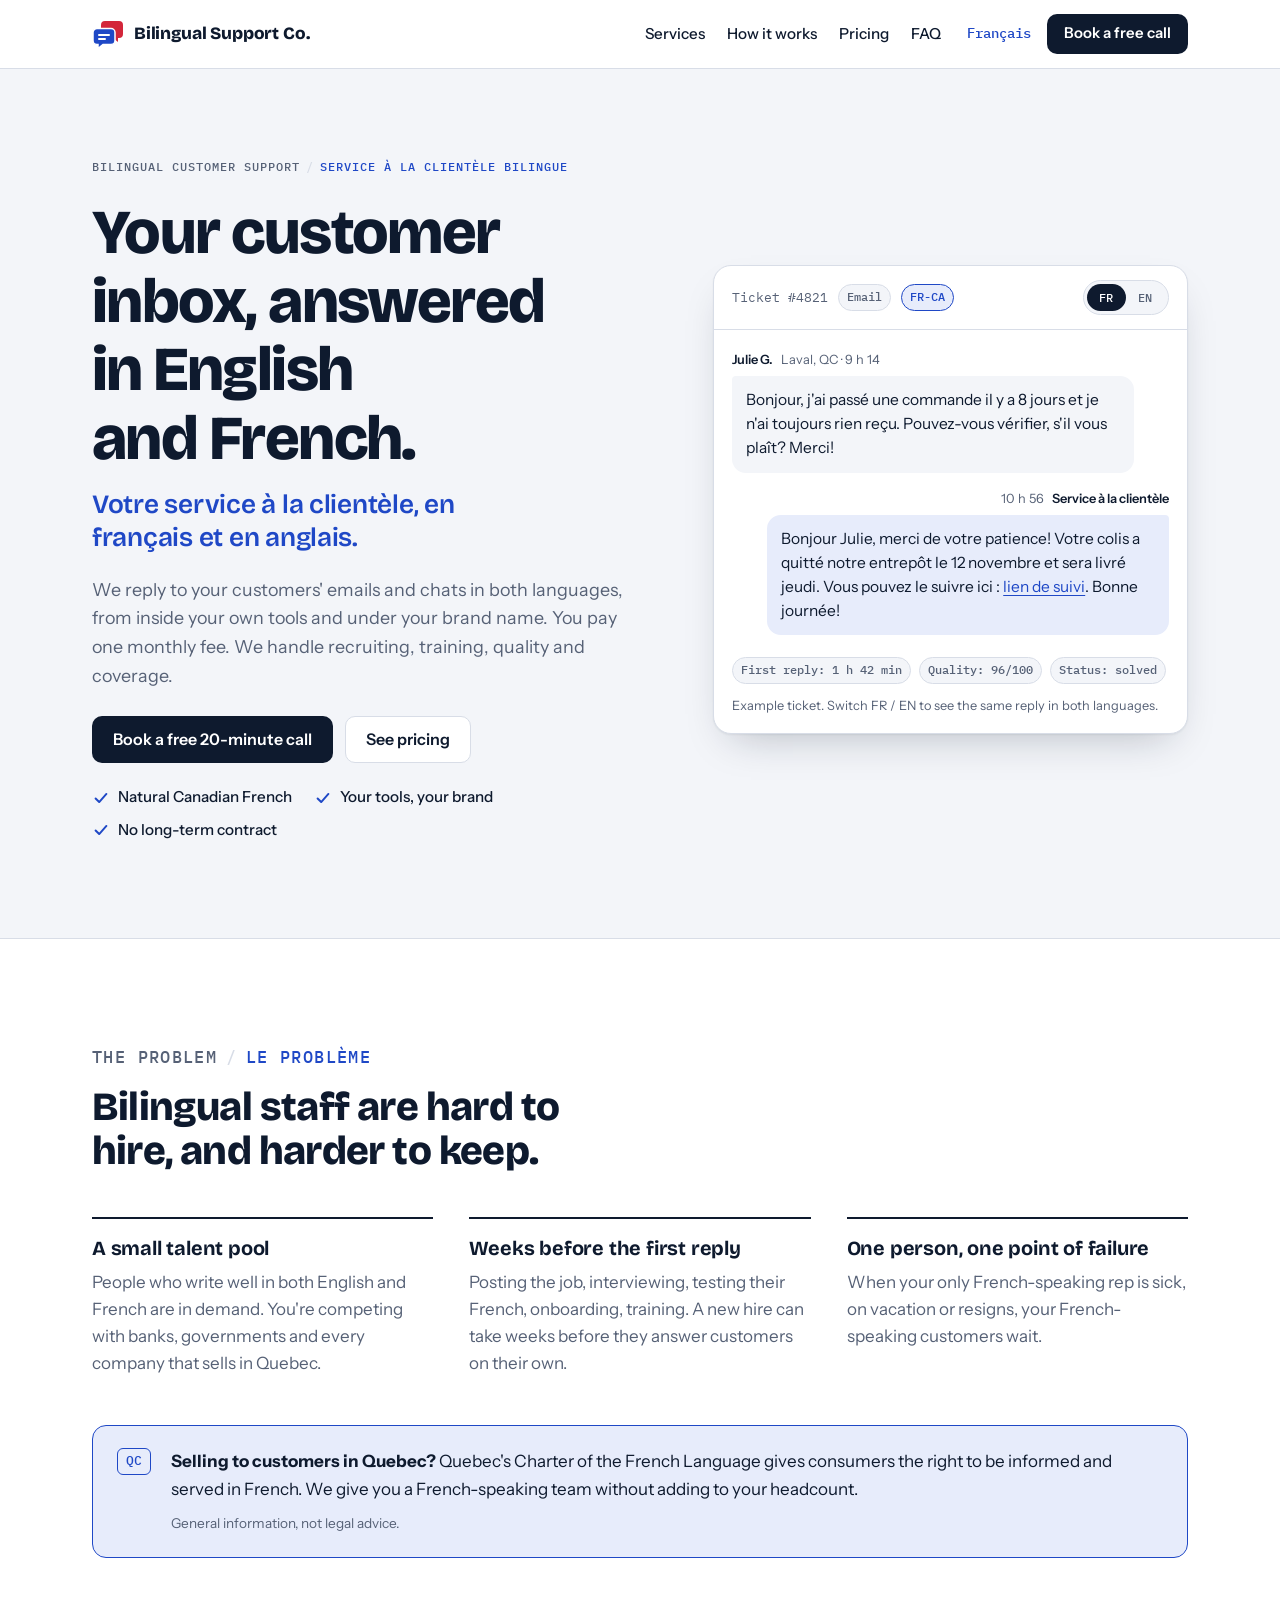
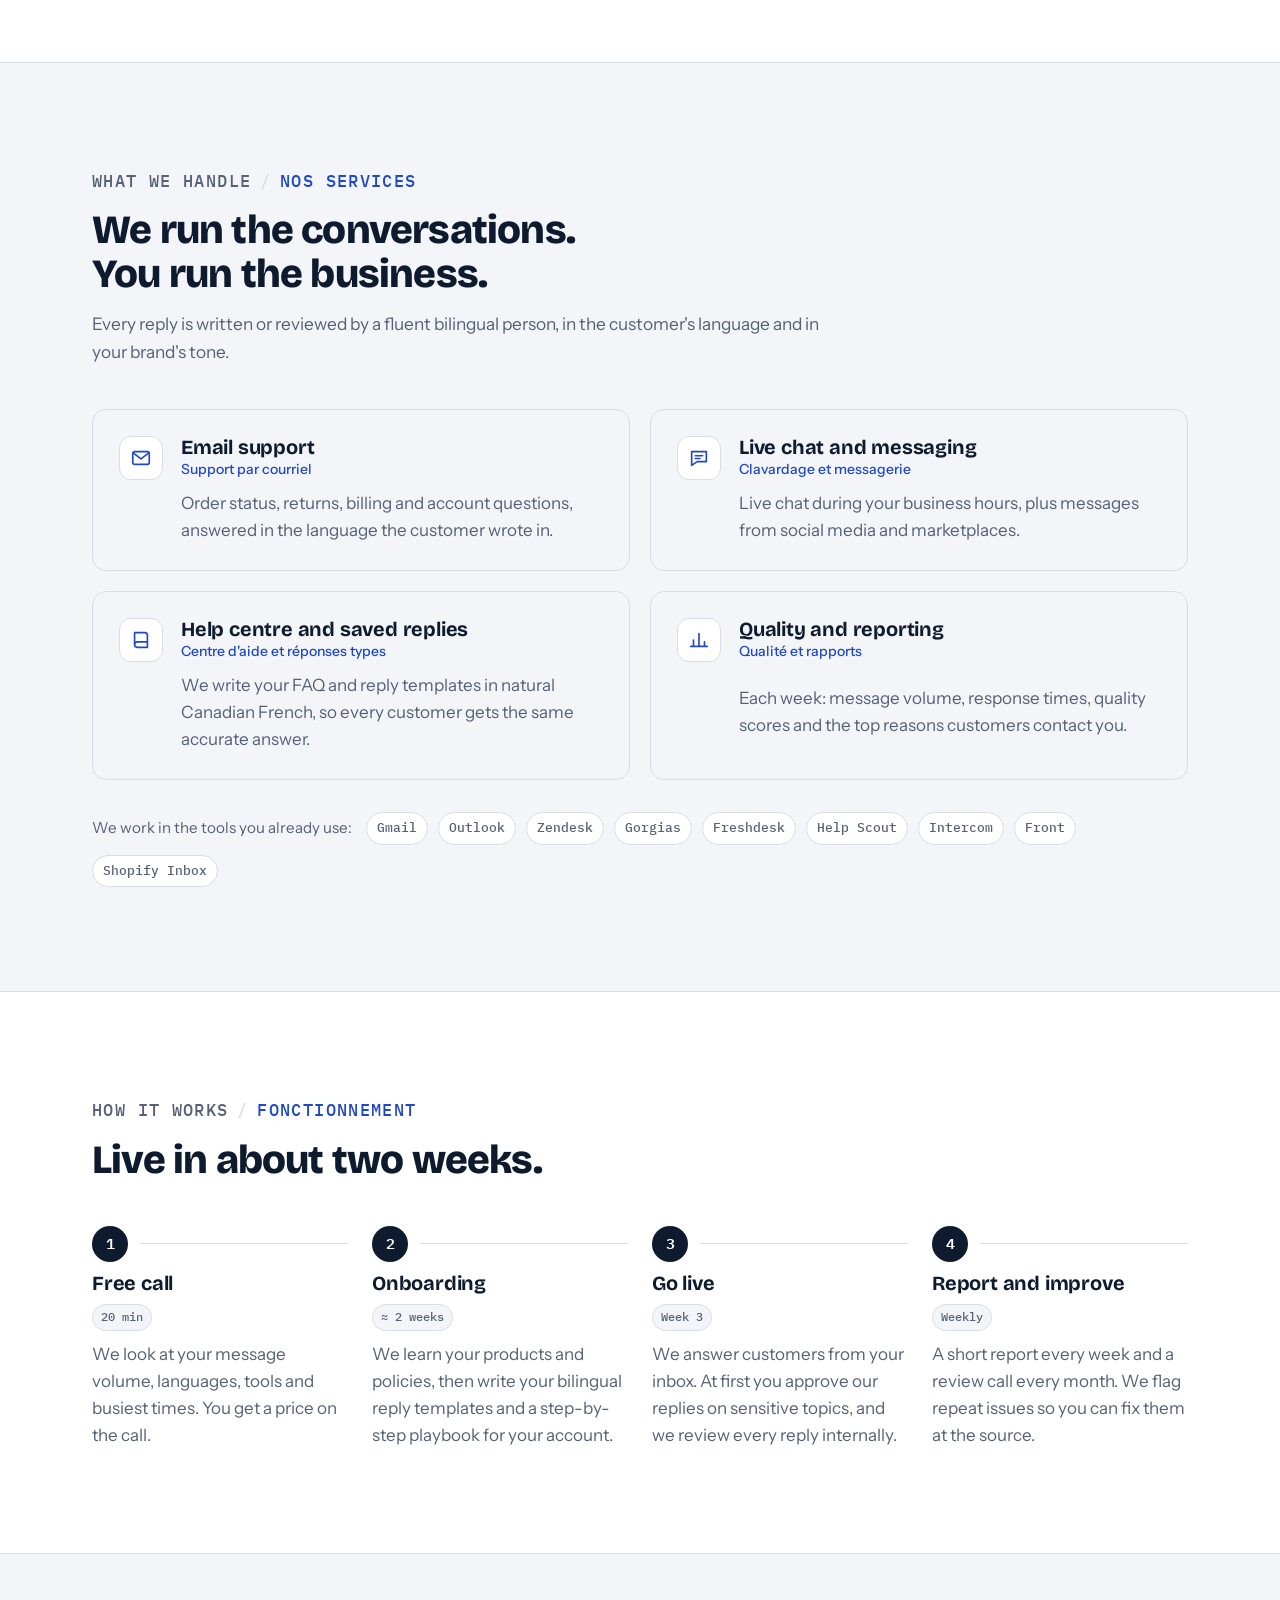
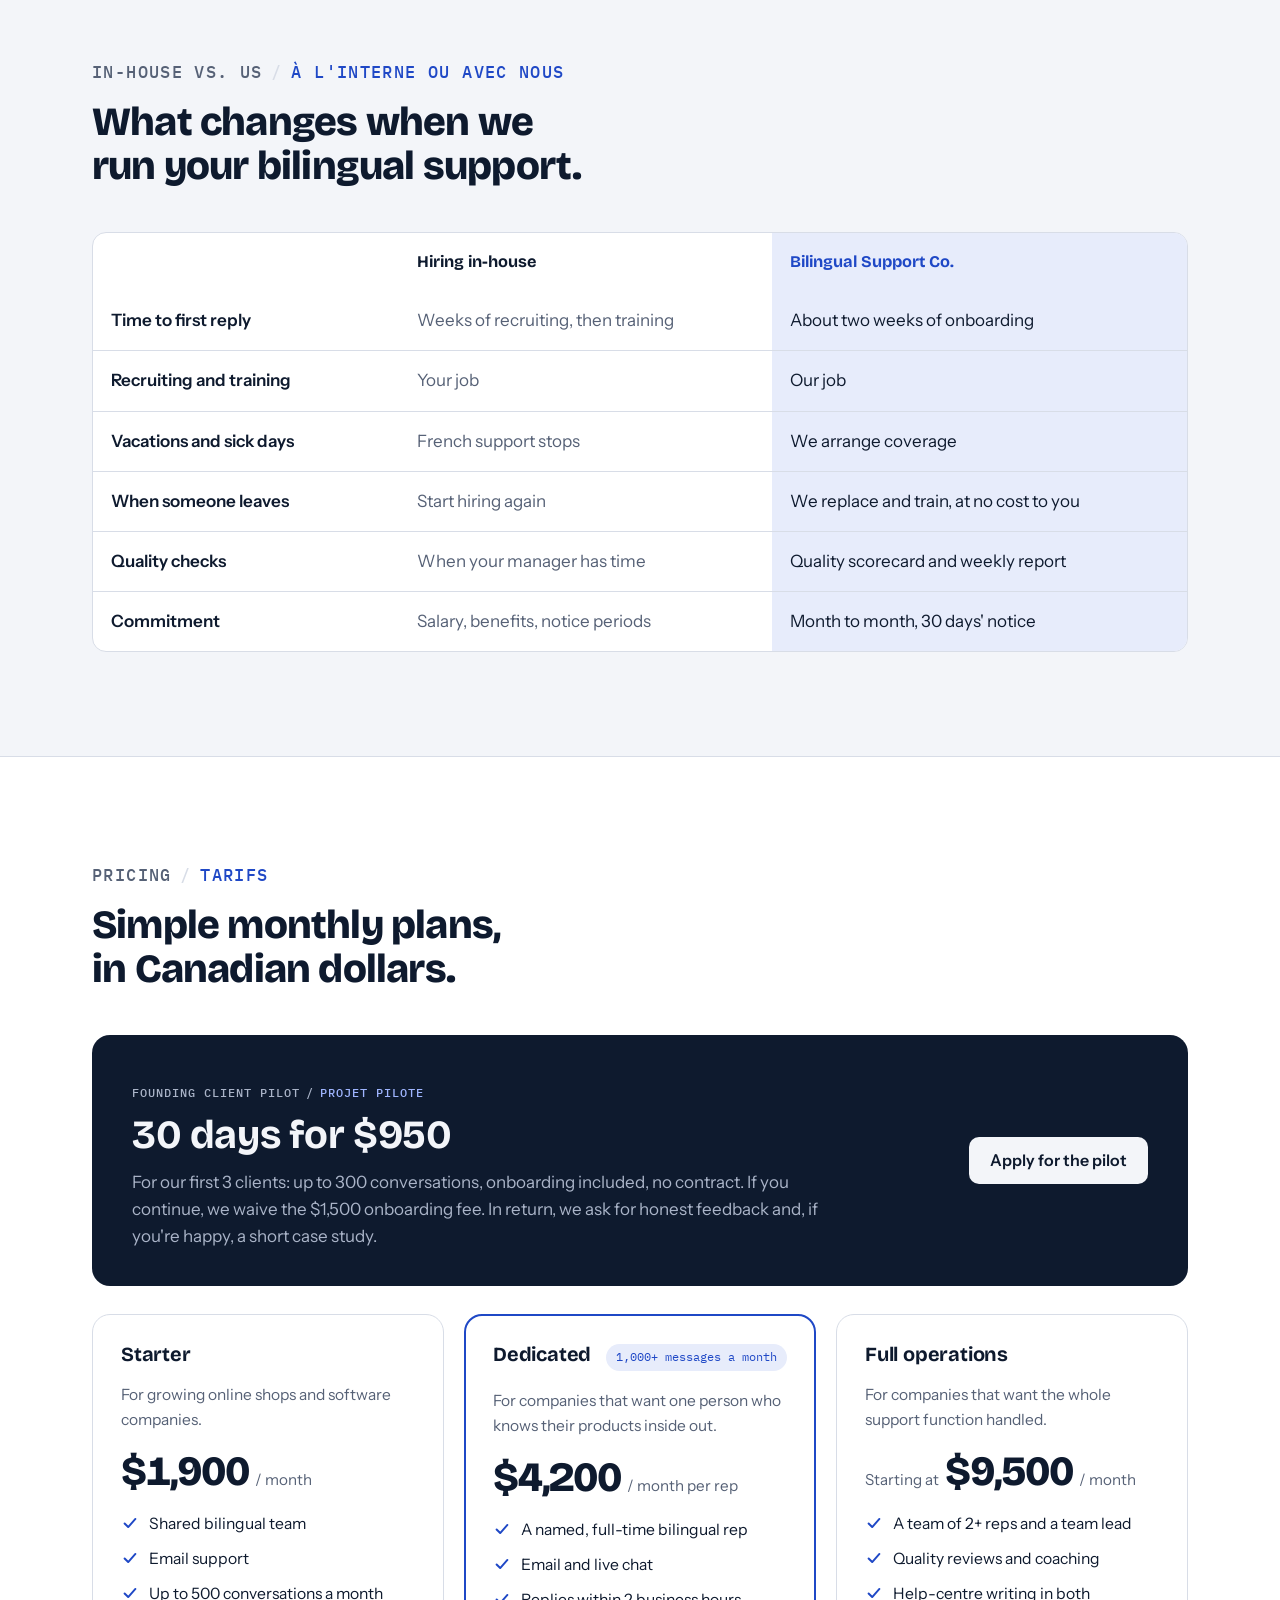
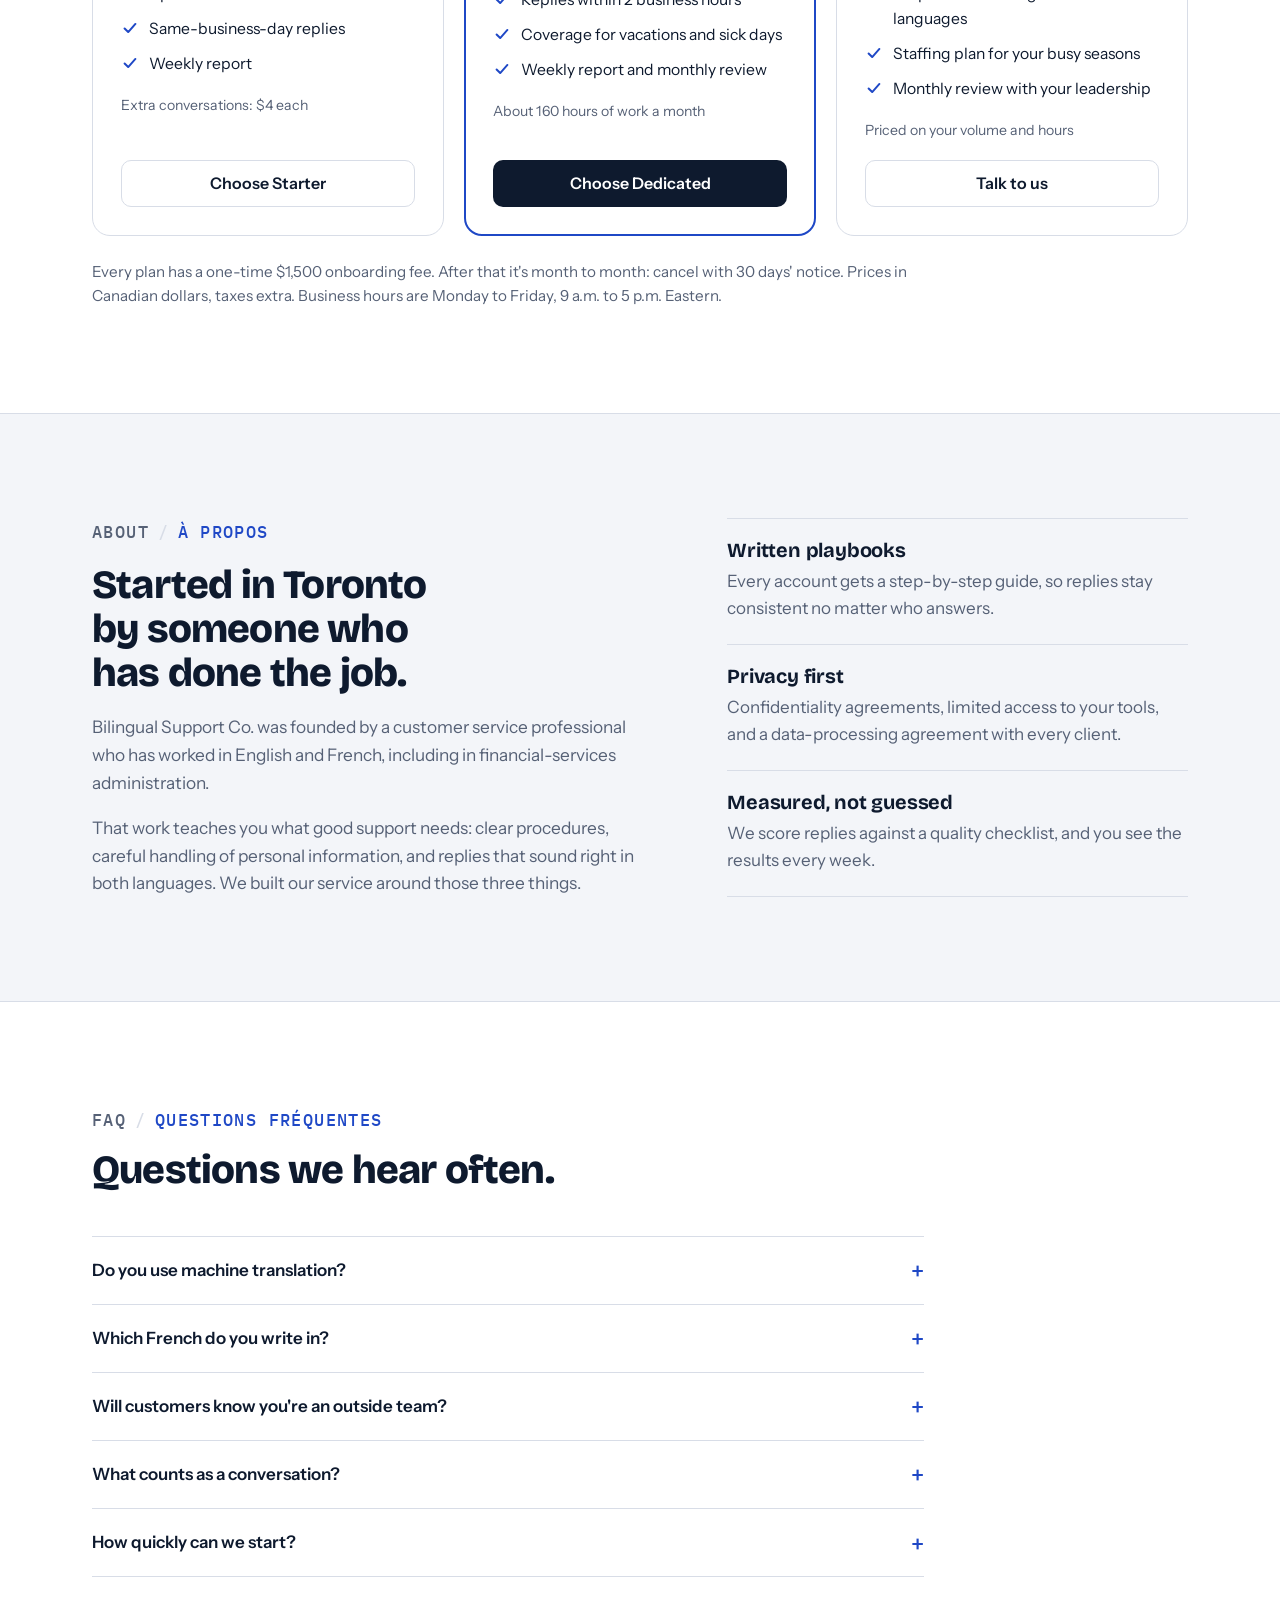
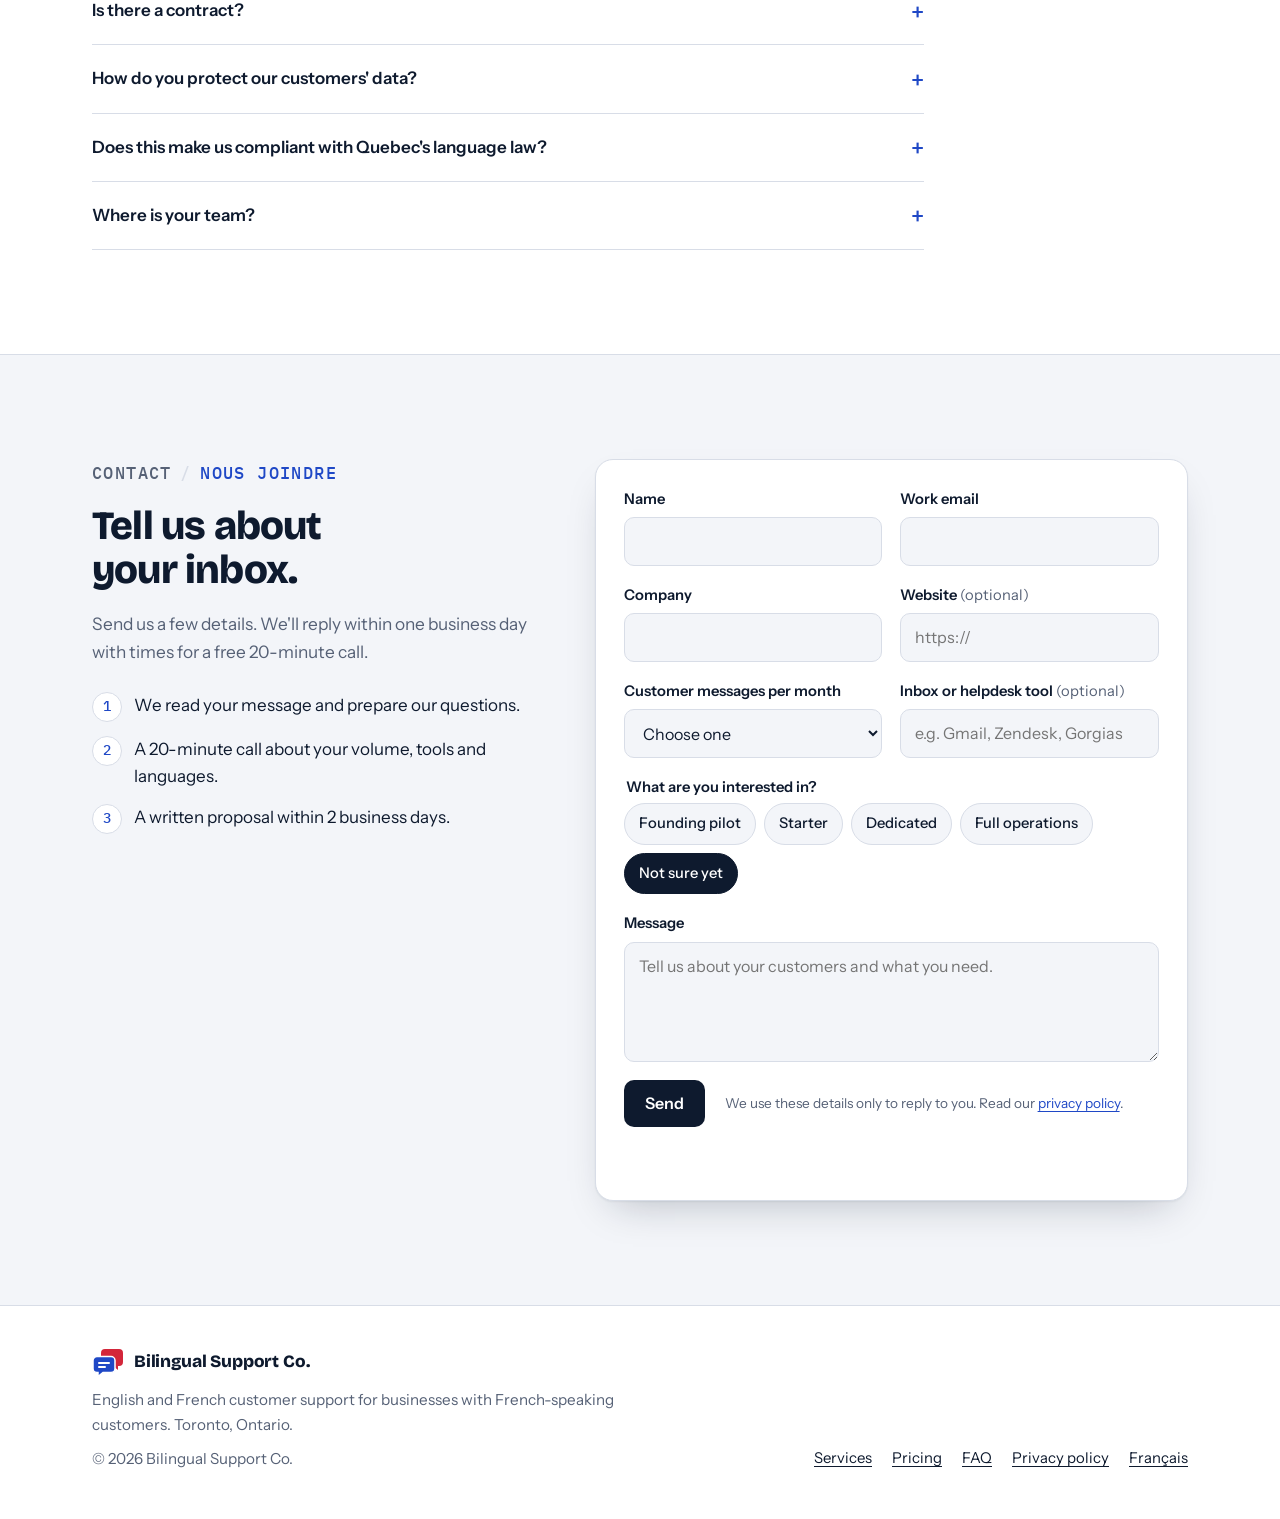
==== index.html @ 99cd38bb "Add bilingual website for Bilingual Support Co. English and French (Canadian) home pages, privacy pa" ====
<!DOCTYPE html>
<html lang="en-CA">
<head>
<meta charset="utf-8">
<title>Bilingual Support Co.</title>
<meta name="viewport" content="width=device-width, initial-scale=1, viewport-fit=cover">
<meta name="claude:viewport-fit-sides" content="cover">
<meta name="description" content="English and French customer support for businesses with French-speaking customers. We answer your emails and chats in both languages for one monthly fee. Based in Toronto.">
<meta property="og:type" content="website">
<meta property="og:title" content="Bilingual Support Co.">
<meta property="og:description" content="Your customer inbox, answered in English and French. One monthly fee. No recruiting.">
<meta property="og:locale" content="en_CA">
<meta property="og:locale:alternate" content="fr_CA">
<meta name="theme-color" content="#0e1a2e">
<link rel="icon" href="assets/favicon.svg" type="image/svg+xml">
<link rel="preconnect" href="https://fonts.googleapis.com">
<link rel="preconnect" href="https://fonts.gstatic.com" crossorigin>
<link rel="stylesheet" href="https://fonts.googleapis.com/css2?family=Bricolage+Grotesque:opsz,wght@12..96,600..800&family=IBM+Plex+Mono:wght@400;500;600&family=Instrument+Sans:wght@400..600&display=swap">
<link rel="stylesheet" href="assets/styles.css">
</head>
<body>
<a class="skip" href="#main">Skip to content</a>

<header class="site-header">
  <div class="wrap">
    <a class="brand" href="index.html" aria-label="Bilingual Support Co. home">
      <svg viewBox="0 0 32 32" aria-hidden="true"><path class="mark-back" d="M13 3h14a4 4 0 0 1 4 4v9a4 4 0 0 1-4 4h-1v4l-5-4h-8a4 4 0 0 1-4-4V7a4 4 0 0 1 4-4z"/><path class="mark-front" stroke-width="1.5" d="M5 10.5h14a4 4 0 0 1 4 4v8a4 4 0 0 1-4 4h-8l-5 4v-4H5a4 4 0 0 1-4-4v-8a4 4 0 0 1 4-4z"/><path class="mark-line" fill="none" stroke-width="2" stroke-linecap="round" d="M7 17h10M7 21h6"/></svg>
      <span class="brand-text">Bilingual Support Co.</span>
    </a>
    <nav class="nav" aria-label="Main">
      <a href="#services">Services</a>
      <a href="#how">How it works</a>
      <a href="#pricing">Pricing</a>
      <a href="#faq">FAQ</a>
    </nav>
    <div class="header-actions">
      <a class="lang-switch" href="fr/index.html" hreflang="fr-CA" lang="fr-CA">Français</a>
      <a class="btn btn-primary btn-small" href="#contact"><span class="long">Book a free call</span><span class="short">Book a call</span></a>
    </div>
  </div>
</header>

<main id="main" data-page-lang="en">

  <!-- Hero -->
  <section class="hero">
    <div class="wrap">
      <div class="hero-copy">
        <p class="label"><span>Bilingual customer support</span><span class="alt" lang="fr-CA">Service à la clientèle bilingue</span></p>
        <h1>Your customer inbox, answered in English and French.</h1>
        <p class="echo" lang="fr-CA">Votre service à la clientèle, en français et en anglais.</p>
        <p class="lede">We reply to your customers' emails and chats in both languages, from inside your own tools and under your brand name. You pay one monthly fee. We handle recruiting, training, quality and coverage.</p>
        <div class="cta-row">
          <a class="btn btn-primary" href="#contact">Book a free 20-minute call</a>
          <a class="btn btn-secondary" href="#pricing">See pricing</a>
        </div>
        <ul class="checks">
          <li><svg viewBox="0 0 20 20" fill="none" stroke="currentColor" stroke-width="2.2" aria-hidden="true"><path d="M4 10.5l4 4 8-9" stroke-linecap="round" stroke-linejoin="round"/></svg>Natural Canadian French</li>
          <li><svg viewBox="0 0 20 20" fill="none" stroke="currentColor" stroke-width="2.2" aria-hidden="true"><path d="M4 10.5l4 4 8-9" stroke-linecap="round" stroke-linejoin="round"/></svg>Your tools, your brand</li>
          <li><svg viewBox="0 0 20 20" fill="none" stroke="currentColor" stroke-width="2.2" aria-hidden="true"><path d="M4 10.5l4 4 8-9" stroke-linecap="round" stroke-linejoin="round"/></svg>No long-term contract</li>
        </ul>
      </div>

      <div class="ticket" data-ticket>
        <div class="ticket-head">
          <div class="ticket-id"><span>Ticket #4821</span><span class="chip">Email</span><span class="chip chip-lang" data-lang-chip>FR-CA</span></div>
          <div class="seg" role="group" aria-label="Show this conversation in">
            <button type="button" data-show="fr" aria-pressed="true">FR</button>
            <button type="button" data-show="en" aria-pressed="false">EN</button>
          </div>
        </div>

        <div class="pane" data-pane="fr" lang="fr-CA">
          <div class="ticket-body">
            <div class="msg msg-in">
              <div class="msg-meta"><strong>Julie G.</strong><span>Laval, QC · 9 h 14</span></div>
              <p class="msg-text">Bonjour, j'ai passé une commande il y a 8 jours et je n'ai toujours rien reçu. Pouvez-vous vérifier, s'il vous plaît? Merci!</p>
            </div>
            <div class="msg msg-out">
              <div class="msg-meta"><span>10 h 56</span><strong>Service à la clientèle</strong></div>
              <p class="msg-text">Bonjour Julie, merci de votre patience! Votre colis a quitté notre entrepôt le 12 novembre et sera livré jeudi. Vous pouvez le suivre ici : <span class="fake-link">lien de suivi</span>. Bonne journée!</p>
            </div>
          </div>
        </div>
        <div class="pane" data-pane="en" hidden>
          <div class="ticket-body">
            <div class="msg msg-in">
              <div class="msg-meta"><strong>Julie G.</strong><span>Laval, QC · 9:14 a.m.</span></div>
              <p class="msg-text">Hi, I placed an order 8 days ago and still haven't received anything. Could you check, please? Thanks!</p>
            </div>
            <div class="msg msg-out">
              <div class="msg-meta"><span>10:56 a.m.</span><strong>Customer Service</strong></div>
              <p class="msg-text">Hi Julie, thanks for your patience! Your parcel left our warehouse on November 12 and will be delivered on Thursday. You can track it here: <span class="fake-link">tracking link</span>. Have a great day!</p>
            </div>
          </div>
        </div>

        <div class="ticket-foot">
          <span class="chip">First reply: 1 h 42 min</span>
          <span class="chip">Quality: 96/100</span>
          <span class="chip">Status: solved</span>
        </div>
        <p class="ticket-note">Example ticket. Switch FR / EN to see the same reply in both languages.</p>
      </div>
    </div>
  </section>

  <!-- Problem -->
  <section class="section section-alt" id="problem">
    <div class="wrap">
      <div class="section-head">
        <p class="label"><span>The problem</span><span class="alt" lang="fr-CA">Le problème</span></p>
        <h2>Bilingual staff are hard to hire, and harder to keep.</h2>
      </div>
      <div class="trio">
        <article>
          <h3>A small talent pool</h3>
          <p>People who write well in both English and French are in demand. You're competing with banks, governments and every company that sells in Quebec.</p>
        </article>
        <article>
          <h3>Weeks before the first reply</h3>
          <p>Posting the job, interviewing, testing their French, onboarding, training. A new hire can take weeks before they answer customers on their own.</p>
        </article>
        <article>
          <h3>One person, one point of failure</h3>
          <p>When your only French-speaking rep is sick, on vacation or resigns, your French-speaking customers wait.</p>
        </article>
      </div>
      <div class="callout">
        <span class="tag">QC</span>
        <p><strong>Selling to customers in Quebec?</strong> Quebec's Charter of the French Language gives consumers the right to be informed and served in French. We give you a French-speaking team without adding to your headcount.</p>
        <p class="small">General information, not legal advice.</p>
      </div>
    </div>
  </section>

  <!-- Services -->
  <section class="section" id="services">
    <div class="wrap">
      <div class="section-head">
        <p class="label"><span>What we handle</span><span class="alt" lang="fr-CA">Nos services</span></p>
        <h2>We run the conversations. You run the business.</h2>
        <p>Every reply is written or reviewed by a fluent bilingual person, in the customer's language and in your brand's tone.</p>
      </div>
      <div class="services">
        <article class="service">
          <span class="icon"><svg viewBox="0 0 24 24" fill="none" stroke="currentColor" stroke-width="1.8" stroke-linejoin="round" aria-hidden="true"><rect x="3" y="5" width="18" height="14" rx="2"/><path d="M3.5 6.5l8.5 6.5 8.5-6.5"/></svg></span>
          <h3>Email support<span class="alt-name" lang="fr-CA">Support par courriel</span></h3>
          <p>Order status, returns, billing and account questions, answered in the language the customer wrote in.</p>
        </article>
        <article class="service">
          <span class="icon"><svg viewBox="0 0 24 24" fill="none" stroke="currentColor" stroke-width="1.8" stroke-linejoin="round" aria-hidden="true"><path d="M4 5h16v11H10l-6 4z"/><path d="M8 9.5h8M8 12.5h5" stroke-linecap="round"/></svg></span>
          <h3>Live chat and messaging<span class="alt-name" lang="fr-CA">Clavardage et messagerie</span></h3>
          <p>Live chat during your business hours, plus messages from social media and marketplaces.</p>
        </article>
        <article class="service">
          <span class="icon"><svg viewBox="0 0 24 24" fill="none" stroke="currentColor" stroke-width="1.8" stroke-linejoin="round" aria-hidden="true"><path d="M5 4h11a3 3 0 0 1 3 3v13H8a3 3 0 0 1-3-3z"/><path d="M5 17a3 3 0 0 1 3-3h11"/></svg></span>
          <h3>Help centre and saved replies<span class="alt-name" lang="fr-CA">Centre d'aide et réponses types</span></h3>
          <p>We write your FAQ and reply templates in natural Canadian French, so every customer gets the same accurate answer.</p>
        </article>
        <article class="service">
          <span class="icon"><svg viewBox="0 0 24 24" fill="none" stroke="currentColor" stroke-width="1.8" stroke-linecap="round" aria-hidden="true"><path d="M6 19v-7M12 19V5M18 19v-5M3 19h18"/></svg></span>
          <h3>Quality and reporting<span class="alt-name" lang="fr-CA">Qualité et rapports</span></h3>
          <p>Each week: message volume, response times, quality scores and the top reasons customers contact you.</p>
        </article>
      </div>
      <div class="tools">
        <span>We work in the tools you already use:</span>
        <span class="chip">Gmail</span><span class="chip">Outlook</span><span class="chip">Zendesk</span><span class="chip">Gorgias</span><span class="chip">Freshdesk</span><span class="chip">Help Scout</span><span class="chip">Intercom</span><span class="chip">Front</span><span class="chip">Shopify Inbox</span>
      </div>
    </div>
  </section>

  <!-- How it works -->
  <section class="section section-alt" id="how">
    <div class="wrap">
      <div class="section-head">
        <p class="label"><span>How it works</span><span class="alt" lang="fr-CA">Fonctionnement</span></p>
        <h2>Live in about two weeks.</h2>
      </div>
      <ol class="steps">
        <li>
          <div class="step-top"><span class="step-num" aria-hidden="true"></span><span class="step-rule"></span></div>
          <h3>Free call</h3>
          <span class="chip">20 min</span>
          <p>We look at your message volume, languages, tools and busiest times. You get a price on the call.</p>
        </li>
        <li>
          <div class="step-top"><span class="step-num" aria-hidden="true"></span><span class="step-rule"></span></div>
          <h3>Onboarding</h3>
          <span class="chip">≈ 2 weeks</span>
          <p>We learn your products and policies, then write your bilingual reply templates and a step-by-step playbook for your account.</p>
        </li>
        <li>
          <div class="step-top"><span class="step-num" aria-hidden="true"></span><span class="step-rule"></span></div>
          <h3>Go live</h3>
          <span class="chip">Week 3</span>
          <p>We answer customers from your inbox. At first you approve our replies on sensitive topics, and we review every reply internally.</p>
        </li>
        <li>
          <div class="step-top"><span class="step-num" aria-hidden="true"></span><span class="step-rule"></span></div>
          <h3>Report and improve</h3>
          <span class="chip">Weekly</span>
          <p>A short report every week and a review call every month. We flag repeat issues so you can fix them at the source.</p>
        </li>
      </ol>
    </div>
  </section>

  <!-- Comparison -->
  <section class="section" id="compare">
    <div class="wrap">
      <div class="section-head">
        <p class="label"><span>In-house vs. us</span><span class="alt" lang="fr-CA">À l'interne ou avec nous</span></p>
        <h2>What changes when we run your bilingual support.</h2>
      </div>
      <div class="table-scroll">
        <table class="compare">
          <thead>
            <tr><td></td><th scope="col">Hiring in-house</th><th scope="col" class="us">Bilingual Support Co.</th></tr>
          </thead>
          <tbody>
            <tr><th scope="row">Time to first reply</th><td>Weeks of recruiting, then training</td><td class="us">About two weeks of onboarding</td></tr>
            <tr><th scope="row">Recruiting and training</th><td>Your job</td><td class="us">Our job</td></tr>
            <tr><th scope="row">Vacations and sick days</th><td>French support stops</td><td class="us">We arrange coverage</td></tr>
            <tr><th scope="row">When someone leaves</th><td>Start hiring again</td><td class="us">We replace and train, at no cost to you</td></tr>
            <tr><th scope="row">Quality checks</th><td>When your manager has time</td><td class="us">Quality scorecard and weekly report</td></tr>
            <tr><th scope="row">Commitment</th><td>Salary, benefits, notice periods</td><td class="us">Month to month, 30 days' notice</td></tr>
          </tbody>
        </table>
      </div>
    </div>
  </section>

  <!-- Pricing -->
  <section class="section section-alt" id="pricing">
    <div class="wrap">
      <div class="section-head">
        <p class="label"><span>Pricing</span><span class="alt" lang="fr-CA">Tarifs</span></p>
        <h2>Simple monthly plans, in Canadian dollars.</h2>
      </div>

      <div class="pilot">
        <div>
          <p class="label"><span>Founding client pilot</span><span class="alt" lang="fr-CA">Projet pilote</span></p>
          <h3>30 days for $950</h3>
          <p>For our first 3 clients: up to 300 conversations, onboarding included, no contract. If you continue, we waive the $1,500 onboarding fee. In return, we ask for honest feedback and, if you're happy, a short case study.</p>
        </div>
        <a class="btn" href="#contact" data-pick="pilot">Apply for the pilot</a>
      </div>

      <div class="plans">
        <article class="plan">
          <div class="plan-name"><h3>Starter</h3></div>
          <p class="plan-fit">For growing online shops and software companies.</p>
          <div class="price"><span class="amount">$1,900</span><span class="unit">/ month</span></div>
          <ul>
            <li><svg viewBox="0 0 20 20" fill="none" stroke="currentColor" stroke-width="2.2" aria-hidden="true"><path d="M4 10.5l4 4 8-9" stroke-linecap="round" stroke-linejoin="round"/></svg><span>Shared bilingual team</span></li>
            <li><svg viewBox="0 0 20 20" fill="none" stroke="currentColor" stroke-width="2.2" aria-hidden="true"><path d="M4 10.5l4 4 8-9" stroke-linecap="round" stroke-linejoin="round"/></svg><span>Email support</span></li>
            <li><svg viewBox="0 0 20 20" fill="none" stroke="currentColor" stroke-width="2.2" aria-hidden="true"><path d="M4 10.5l4 4 8-9" stroke-linecap="round" stroke-linejoin="round"/></svg><span>Up to 500 conversations a month</span></li>
            <li><svg viewBox="0 0 20 20" fill="none" stroke="currentColor" stroke-width="2.2" aria-hidden="true"><path d="M4 10.5l4 4 8-9" stroke-linecap="round" stroke-linejoin="round"/></svg><span>Same-business-day replies</span></li>
            <li><svg viewBox="0 0 20 20" fill="none" stroke="currentColor" stroke-width="2.2" aria-hidden="true"><path d="M4 10.5l4 4 8-9" stroke-linecap="round" stroke-linejoin="round"/></svg><span>Weekly report</span></li>
          </ul>
          <p class="extra">Extra conversations: $4 each</p>
          <a class="btn btn-secondary" href="#contact" data-pick="starter">Choose Starter</a>
        </article>

        <article class="plan plan-featured">
          <div class="plan-name"><h3>Dedicated</h3><span class="plan-tag">1,000+ messages a month</span></div>
          <p class="plan-fit">For companies that want one person who knows their products inside out.</p>
          <div class="price"><span class="amount">$4,200</span><span class="unit">/ month per rep</span></div>
          <ul>
            <li><svg viewBox="0 0 20 20" fill="none" stroke="currentColor" stroke-width="2.2" aria-hidden="true"><path d="M4 10.5l4 4 8-9" stroke-linecap="round" stroke-linejoin="round"/></svg><span>A named, full-time bilingual rep</span></li>
            <li><svg viewBox="0 0 20 20" fill="none" stroke="currentColor" stroke-width="2.2" aria-hidden="true"><path d="M4 10.5l4 4 8-9" stroke-linecap="round" stroke-linejoin="round"/></svg><span>Email and live chat</span></li>
            <li><svg viewBox="0 0 20 20" fill="none" stroke="currentColor" stroke-width="2.2" aria-hidden="true"><path d="M4 10.5l4 4 8-9" stroke-linecap="round" stroke-linejoin="round"/></svg><span>Replies within 2 business hours</span></li>
            <li><svg viewBox="0 0 20 20" fill="none" stroke="currentColor" stroke-width="2.2" aria-hidden="true"><path d="M4 10.5l4 4 8-9" stroke-linecap="round" stroke-linejoin="round"/></svg><span>Coverage for vacations and sick days</span></li>
            <li><svg viewBox="0 0 20 20" fill="none" stroke="currentColor" stroke-width="2.2" aria-hidden="true"><path d="M4 10.5l4 4 8-9" stroke-linecap="round" stroke-linejoin="round"/></svg><span>Weekly report and monthly review</span></li>
          </ul>
          <p class="extra">About 160 hours of work a month</p>
          <a class="btn btn-primary" href="#contact" data-pick="dedicated">Choose Dedicated</a>
        </article>

        <article class="plan">
          <div class="plan-name"><h3>Full operations</h3></div>
          <p class="plan-fit">For companies that want the whole support function handled.</p>
          <div class="price"><span class="from">Starting at</span><span class="amount">$9,500</span><span class="unit">/ month</span></div>
          <ul>
            <li><svg viewBox="0 0 20 20" fill="none" stroke="currentColor" stroke-width="2.2" aria-hidden="true"><path d="M4 10.5l4 4 8-9" stroke-linecap="round" stroke-linejoin="round"/></svg><span>A team of 2+ reps and a team lead</span></li>
            <li><svg viewBox="0 0 20 20" fill="none" stroke="currentColor" stroke-width="2.2" aria-hidden="true"><path d="M4 10.5l4 4 8-9" stroke-linecap="round" stroke-linejoin="round"/></svg><span>Quality reviews and coaching</span></li>
            <li><svg viewBox="0 0 20 20" fill="none" stroke="currentColor" stroke-width="2.2" aria-hidden="true"><path d="M4 10.5l4 4 8-9" stroke-linecap="round" stroke-linejoin="round"/></svg><span>Help-centre writing in both languages</span></li>
            <li><svg viewBox="0 0 20 20" fill="none" stroke="currentColor" stroke-width="2.2" aria-hidden="true"><path d="M4 10.5l4 4 8-9" stroke-linecap="round" stroke-linejoin="round"/></svg><span>Staffing plan for your busy seasons</span></li>
            <li><svg viewBox="0 0 20 20" fill="none" stroke="currentColor" stroke-width="2.2" aria-hidden="true"><path d="M4 10.5l4 4 8-9" stroke-linecap="round" stroke-linejoin="round"/></svg><span>Monthly review with your leadership</span></li>
          </ul>
          <p class="extra">Priced on your volume and hours</p>
          <a class="btn btn-secondary" href="#contact" data-pick="full">Talk to us</a>
        </article>
      </div>

      <p class="price-notes">Every plan has a one-time $1,500 onboarding fee. After that it's month to month: cancel with 30 days' notice. Prices in Canadian dollars, taxes extra. Business hours are Monday to Friday, 9 a.m. to 5 p.m. Eastern.</p>
    </div>
  </section>

  <!-- About -->
  <section class="section" id="about">
    <div class="wrap about">
      <div class="about-copy">
        <p class="label"><span>About</span><span class="alt" lang="fr-CA">À propos</span></p>
        <h2>Started in Toronto by someone who has done the job.</h2>
        <!-- Add the founder's name, photo and LinkedIn link here when ready. -->
        <p>Bilingual Support Co. was founded by a customer service professional who has worked in English and French, including in financial-services administration.</p>
        <p>That work teaches you what good support needs: clear procedures, careful handling of personal information, and replies that sound right in both languages. We built our service around those three things.</p>
      </div>
      <ul class="principles">
        <li>
          <h3>Written playbooks</h3>
          <p>Every account gets a step-by-step guide, so replies stay consistent no matter who answers.</p>
        </li>
        <li>
          <h3>Privacy first</h3>
          <p>Confidentiality agreements, limited access to your tools, and a data-processing agreement with every client.</p>
        </li>
        <li>
          <h3>Measured, not guessed</h3>
          <p>We score replies against a quality checklist, and you see the results every week.</p>
        </li>
      </ul>
    </div>
  </section>

  <!-- FAQ -->
  <section class="section section-alt" id="faq">
    <div class="wrap">
      <div class="section-head">
        <p class="label"><span>FAQ</span><span class="alt" lang="fr-CA">Questions fréquentes</span></p>
        <h2>Questions we hear often.</h2>
      </div>
      <div class="faq">
        <details>
          <summary>Do you use machine translation?</summary>
          <p>We may use software to work faster, but a fluent bilingual person writes or reviews every reply before it's sent. Your customers get natural French, not a word-for-word translation.</p>
        </details>
        <details>
          <summary>Which French do you write in?</summary>
          <p>Canadian French by default, the French your customers in Quebec, New Brunswick and Ontario expect. We can adapt for customers in France or elsewhere on request.</p>
        </details>
        <details>
          <summary>Will customers know you're an outside team?</summary>
          <p>No. We reply under your company name, with your signature and your tone of voice.</p>
        </details>
        <details>
          <summary>What counts as a conversation?</summary>
          <p>One customer request, including every reply until it's resolved.</p>
        </details>
        <details>
          <summary>How quickly can we start?</summary>
          <p>You can go live about two weeks after signing. Onboarding covers your products, your policies and your reply templates.</p>
        </details>
        <details>
          <summary>Is there a contract?</summary>
          <p>Plans are month to month, and you can cancel with 30 days' notice. The founding client pilot has no contract at all.</p>
        </details>
        <details>
          <summary>How do you protect our customers' data?</summary>
          <p>Everyone on our team signs a confidentiality agreement. We use only the access we need inside your tools, and we sign a data-processing agreement with you. We follow Canadian privacy law, including PIPEDA and Quebec's Law 25.</p>
        </details>
        <details>
          <summary>Does this make us compliant with Quebec's language law?</summary>
          <p>We provide your customer service in French, which is a large part of serving Quebec customers in French. For advice on your specific legal obligations, talk to a lawyer.</p>
        </details>
        <details>
          <summary>Where is your team?</summary>
          <p>We're based in Toronto and work remotely. Every rep passes a written test in English and French before working on your account.</p>
        </details>
      </div>
    </div>
  </section>

  <!-- Contact -->
  <section class="section" id="contact">
    <div class="wrap contact">
      <div class="contact-copy">
        <p class="label"><span>Contact</span><span class="alt" lang="fr-CA">Nous joindre</span></p>
        <h2>Tell us about your inbox.</h2>
        <p>Send us a few details. We'll reply within one business day with times for a free 20-minute call.</p>
        <ol class="next">
          <li>We read your message and prepare our questions.</li>
          <li>A 20-minute call about your volume, tools and languages.</li>
          <li>A written proposal within 2 business days.</li>
        </ol>
        <p class="email-line" data-email-line hidden>Prefer email? Write to us at <a data-email href="#"></a>.</p>
      </div>

      <form class="form" data-contact-form novalidate>
        <div class="form-row">
          <div class="field">
            <label for="c-name">Name</label>
            <input id="c-name" name="name" type="text" autocomplete="name" required>
          </div>
          <div class="field">
            <label for="c-email">Work email</label>
            <input id="c-email" name="email" type="email" autocomplete="email" required>
          </div>
        </div>
        <div class="form-row">
          <div class="field">
            <label for="c-company">Company</label>
            <input id="c-company" name="company" type="text" autocomplete="organization" required>
          </div>
          <div class="field">
            <label for="c-website">Website <span class="opt">(optional)</span></label>
            <input id="c-website" name="website" type="url" inputmode="url" placeholder="https://">
          </div>
        </div>
        <div class="form-row">
          <div class="field">
            <label for="c-volume">Customer messages per month</label>
            <select id="c-volume" name="volume" required>
              <option value="">Choose one</option>
              <option>Under 300</option>
              <option>300 to 1,000</option>
              <option>1,000 to 3,000</option>
              <option>Over 3,000</option>
              <option>Not sure</option>
            </select>
          </div>
          <div class="field">
            <label for="c-tool">Inbox or helpdesk tool <span class="opt">(optional)</span></label>
            <input id="c-tool" name="tool" type="text" placeholder="e.g. Gmail, Zendesk, Gorgias">
          </div>
        </div>
        <fieldset class="field">
          <legend>What are you interested in?</legend>
          <div class="pills">
            <label><input type="radio" id="c-int-pilot" name="interest" value="pilot"><span>Founding pilot</span></label>
            <label><input type="radio" id="c-int-starter" name="interest" value="starter"><span>Starter</span></label>
            <label><input type="radio" id="c-int-dedicated" name="interest" value="dedicated"><span>Dedicated</span></label>
            <label><input type="radio" id="c-int-full" name="interest" value="full"><span>Full operations</span></label>
            <label><input type="radio" id="c-int-unsure" name="interest" value="unsure" checked><span>Not sure yet</span></label>
          </div>
        </fieldset>
        <div class="field">
          <label for="c-message">Message</label>
          <textarea id="c-message" name="message" placeholder="Tell us about your customers and what you need."></textarea>
        </div>
        <div class="form-foot">
          <button class="btn btn-primary" type="submit">Send</button>
          <p class="small">We use these details only to reply to you. Read our <a href="privacy.html">privacy policy</a>.</p>
        </div>
        <p class="form-status" data-form-status role="status" aria-live="polite"></p>
      </form>
    </div>
  </section>
</main>

<footer class="site-footer">
  <div class="wrap">
    <div class="foot-copy">
      <a class="brand" href="index.html">
        <svg viewBox="0 0 32 32" aria-hidden="true"><path class="mark-back" d="M13 3h14a4 4 0 0 1 4 4v9a4 4 0 0 1-4 4h-1v4l-5-4h-8a4 4 0 0 1-4-4V7a4 4 0 0 1 4-4z"/><path class="mark-front" stroke-width="1.5" d="M5 10.5h14a4 4 0 0 1 4 4v8a4 4 0 0 1-4 4h-8l-5 4v-4H5a4 4 0 0 1-4-4v-8a4 4 0 0 1 4-4z"/><path class="mark-line" fill="none" stroke-width="2" stroke-linecap="round" d="M7 17h10M7 21h6"/></svg>
        <span class="brand-text">Bilingual Support Co.</span>
      </a>
      <p>English and French customer support for businesses with French-speaking customers. Toronto, Ontario.</p>
      <p class="copyright">© <span data-year>2026</span> Bilingual Support Co.</p>
    </div>
    <nav class="foot-links" aria-label="Footer">
      <a href="#services">Services</a>
      <a href="#pricing">Pricing</a>
      <a href="#faq">FAQ</a>
      <a href="privacy.html">Privacy policy</a>
      <a href="fr/index.html" hreflang="fr-CA" lang="fr-CA">Français</a>
    </nav>
  </div>
</footer>

<script src="assets/site.js" defer></script>
</body>
</html>
---- assets/styles.css ----
/* Bilingual Support Co. — site styles
   Layout: left-aligned editorial grid. Every section opens with a bilingual
   label ("Pricing / Tarifs"), borrowed from Canadian bilingual packaging.
   The hero pairs the headline with a live inbox ticket you can flip FR/EN. */

:root {
  --paper: #f3f5f9;
  --surface: #ffffff;
  --ink: #0e1a2e;
  --muted: #566176;
  --line: #d8dde7;
  --blue: #1f48c6;        /* the French voice, links, focus */
  --blue-soft: #e7ecfb;
  --red: #d3263a;         /* the English voice, logo only */
  --on-ink: #ffffff;
  --band: #0e1a2e;
  --band-fg: #f3f5f9;
  --band-muted: #aab4c8;
  --band-accent: #9fb5ff;
  --shadow: 0 1px 2px rgb(14 26 46 / 0.06), 0 18px 40px -18px rgb(14 26 46 / 0.28);

  --font-display: "Bricolage Grotesque", "Helvetica Neue", Arial, sans-serif;
  --font-body: "Instrument Sans", "Helvetica Neue", Arial, sans-serif;
  --font-mono: "IBM Plex Mono", ui-monospace, "SFMono-Regular", Menlo, monospace;

  --step--1: 0.875rem;
  --step-0: 1.0625rem;
  --step-1: 1.25rem;
  --step-2: clamp(1.3rem, 1.1rem + 0.9vw, 1.65rem);
  --step-3: clamp(1.75rem, 1.35rem + 1.8vw, 2.5rem);
  --step-4: clamp(2.35rem, 1.6rem + 3.4vw, 3.9rem);

  --radius: 14px;
  color-scheme: light;
}

@media (prefers-color-scheme: dark) {
  :root:not([data-theme="light"]) {
    --paper: #0b1220;
    --surface: #121b2d;
    --ink: #e8edf5;
    --muted: #9ba6b9;
    --line: #26314a;
    --blue: #8ea8ff;
    --blue-soft: #18244a;
    --red: #ff6f7f;
    --on-ink: #0b1220;
    --band: #16213a;
    --band-fg: #e8edf5;
    --band-muted: #9ba6b9;
    --band-accent: #a9bcff;
    --shadow: 0 1px 2px rgb(0 0 0 / 0.3), 0 18px 40px -18px rgb(0 0 0 / 0.6);
    color-scheme: dark;
  }
}

:root[data-theme="dark"] {
  --paper: #0b1220;
  --surface: #121b2d;
  --ink: #e8edf5;
  --muted: #9ba6b9;
  --line: #26314a;
  --blue: #8ea8ff;
  --blue-soft: #18244a;
  --red: #ff6f7f;
  --on-ink: #0b1220;
  --band: #16213a;
  --band-fg: #e8edf5;
  --band-muted: #9ba6b9;
  --band-accent: #a9bcff;
  --shadow: 0 1px 2px rgb(0 0 0 / 0.3), 0 18px 40px -18px rgb(0 0 0 / 0.6);
  color-scheme: dark;
}

/* ---------- Base ---------- */

*, *::before, *::after { box-sizing: border-box; }
[hidden] { display: none !important; }

html { -webkit-text-size-adjust: 100%; scroll-behavior: smooth; scroll-padding-top: 84px; }

body {
  margin: 0;
  background: var(--paper);
  color: var(--ink);
  font-family: var(--font-body);
  font-size: var(--step-0);
  line-height: 1.6;
  -webkit-font-smoothing: antialiased;
}

/* Paints the phone's status-bar band in the header colour */
body::before {
  content: "";
  position: fixed;
  inset: 0 0 auto;
  height: env(safe-area-inset-top, 0px);
  z-index: 60;
  background: var(--surface);
}

img, svg { max-width: 100%; }

h1, h2, h3 { font-family: var(--font-display); line-height: 1.1; margin: 0; text-wrap: balance; }
h1 { font-size: var(--step-4); font-weight: 800; letter-spacing: -0.025em; }
h2 { font-size: var(--step-3); font-weight: 800; letter-spacing: -0.02em; }
h3 { font-size: var(--step-1); font-weight: 700; letter-spacing: -0.01em; }
p { margin: 0; }

a { color: var(--blue); text-underline-offset: 3px; }
a:hover { text-decoration-thickness: 2px; }

:focus-visible { outline: 3px solid var(--blue); outline-offset: 3px; border-radius: 4px; }

.wrap {
  width: 100%;
  max-width: 1160px;
  margin-inline: auto;
  padding-left: max(16px, env(safe-area-inset-left, 0px));
  padding-right: max(16px, env(safe-area-inset-right, 0px));
}
@media (min-width: 720px) {
  .wrap {
    padding-left: max(32px, env(safe-area-inset-left, 0px));
    padding-right: max(32px, env(safe-area-inset-right, 0px));
  }
}

.skip {
  position: absolute;
  left: 16px;
  top: -100px;
  z-index: 100;
  background: var(--ink);
  color: var(--on-ink);
  padding: 10px 14px;
  border-radius: 8px;
}
.skip:focus { top: calc(env(safe-area-inset-top, 0px) + 12px); }

/* ---------- Bilingual label (the signature detail) ---------- */

.label {
  display: flex;
  flex-wrap: wrap;
  align-items: baseline;
  gap: 0 0.5em;
  font-family: var(--font-mono);
  font-size: 0.78rem;
  font-weight: 500;
  letter-spacing: 0.08em;
  text-transform: uppercase;
  color: var(--muted);
}
.label .alt { color: var(--blue); }
.label .alt::before { content: "/"; color: var(--line); margin-right: 0.5em; }

.alt-name {
  display: block;
  font-family: var(--font-body);
  font-size: var(--step--1);
  font-weight: 500;
  color: var(--blue);
  letter-spacing: 0;
  margin-top: 4px;
}

/* ---------- Header ---------- */

.site-header {
  position: sticky;
  top: env(safe-area-inset-top, 0px);
  z-index: 50;
  background: var(--surface);
  border-bottom: 1px solid var(--line);
}
.site-header .wrap {
  display: flex;
  align-items: center;
  gap: 24px;
  min-height: 68px;
}

.brand {
  display: inline-flex;
  align-items: center;
  gap: 10px;
  color: var(--ink);
  text-decoration: none;
  font-family: var(--font-display);
  font-weight: 800;
  font-size: 1.08rem;
  letter-spacing: -0.01em;
  white-space: nowrap;
}
.brand svg { width: 32px; height: 32px; flex: none; }
.brand .mark-back { fill: var(--red); }
.brand .mark-front { fill: var(--blue); stroke: var(--surface); }
.brand .mark-line { stroke: var(--surface); }

.nav { display: flex; gap: 22px; margin-left: auto; }
.nav a { color: var(--ink); text-decoration: none; font-size: 0.95rem; font-weight: 500; }
.nav a:hover { color: var(--blue); }

.header-actions { display: flex; align-items: center; gap: 14px; }
.lang-switch {
  font-family: var(--font-mono);
  font-size: 0.85rem;
  font-weight: 500;
  color: var(--blue);
  text-decoration: none;
  padding: 6px 2px;
}
.lang-switch:hover { text-decoration: underline; }

@media (max-width: 900px) {
  .nav { display: none; }
  .header-actions { margin-left: auto; }
}
@media (max-width: 560px) {
  .header-actions .btn { display: none; }
}
@media (max-width: 760px) {
  .header-actions .btn .long { display: none; }
}
@media (min-width: 761px) {
  .header-actions .btn .short { display: none; }
}

/* ---------- Buttons ---------- */

.btn {
  display: inline-flex;
  align-items: center;
  justify-content: center;
  gap: 8px;
  padding: 13px 20px;
  border-radius: 10px;
  border: 1px solid transparent;
  font: 600 1rem/1.2 var(--font-body);
  text-decoration: none;
  cursor: pointer;
  transition: transform 0.15s ease, background-color 0.15s ease, border-color 0.15s ease;
}
.btn:active { transform: translateY(1px); }
.btn-primary { background: var(--ink); color: var(--on-ink); }
.btn-primary:hover { background: var(--blue); color: var(--on-ink); text-decoration: none; }
.btn-secondary { background: var(--surface); color: var(--ink); border-color: var(--line); }
.btn-secondary:hover { border-color: var(--ink); text-decoration: none; }
.btn-small { padding: 10px 16px; font-size: 0.93rem; }

/* ---------- Hero ---------- */

.hero { padding-block: 64px 72px; }
.hero .wrap {
  display: grid;
  gap: 48px;
  align-items: center;
}
@media (min-width: 960px) {
  .hero { padding-block: 88px 96px; }
  .hero .wrap { grid-template-columns: minmax(0, 1.08fr) minmax(0, 0.92fr); gap: 64px; }
}
.hero-copy { display: grid; gap: 22px; min-width: 0; }
.hero h1 { max-width: 13ch; }
.echo {
  font-family: var(--font-display);
  font-size: var(--step-2);
  font-weight: 600;
  color: var(--blue);
  line-height: 1.25;
  letter-spacing: -0.01em;
  max-width: 26ch;
  margin-top: -8px;
}
.lede { color: var(--muted); font-size: 1.12rem; max-width: 36em; }
.cta-row { display: flex; flex-wrap: wrap; gap: 12px; padding-top: 4px; }

.checks {
  display: flex;
  flex-wrap: wrap;
  gap: 8px 22px;
  list-style: none;
  padding: 0;
  margin: 0;
  font-size: 0.95rem;
  font-weight: 500;
}
.checks li { display: inline-flex; align-items: center; gap: 8px; }
.checks svg { width: 18px; height: 18px; color: var(--blue); flex: none; }

/* ---------- Ticket (hero demo) ---------- */

.ticket {
  background: var(--surface);
  border: 1px solid var(--line);
  border-radius: 18px;
  box-shadow: var(--shadow);
  overflow: hidden;
  min-width: 0;
}
.ticket-head {
  display: flex;
  align-items: center;
  justify-content: space-between;
  gap: 12px;
  padding: 14px 18px;
  border-bottom: 1px solid var(--line);
  flex-wrap: wrap;
}
.ticket-id { display: flex; align-items: center; gap: 10px; font-family: var(--font-mono); font-size: 0.82rem; color: var(--muted); }
.chip {
  display: inline-flex;
  align-items: center;
  gap: 6px;
  font-family: var(--font-mono);
  font-size: 0.74rem;
  font-weight: 500;
  padding: 3px 8px;
  border-radius: 999px;
  border: 1px solid var(--line);
  color: var(--muted);
  background: var(--paper);
  white-space: nowrap;
}
.chip-lang { color: var(--blue); border-color: var(--blue); background: var(--blue-soft); }

.seg {
  display: inline-flex;
  padding: 3px;
  border: 1px solid var(--line);
  border-radius: 999px;
  background: var(--paper);
}
.seg button {
  font: 500 0.78rem/1 var(--font-mono);
  letter-spacing: 0.04em;
  color: var(--muted);
  background: transparent;
  border: 0;
  border-radius: 999px;
  padding: 7px 12px;
  cursor: pointer;
}
.seg button[aria-pressed="true"] { background: var(--ink); color: var(--on-ink); }

.ticket-body { padding: 20px 18px 8px; display: grid; gap: 16px; }
.msg { display: grid; gap: 6px; max-width: 92%; }
.msg-meta { font-size: 0.8rem; color: var(--muted); display: flex; gap: 8px; flex-wrap: wrap; }
.msg-meta strong { color: var(--ink); font-weight: 600; }
.msg-text {
  padding: 12px 14px;
  border-radius: 14px;
  font-size: 0.97rem;
  line-height: 1.55;
}
.msg-in .msg-text { background: var(--paper); border-top-left-radius: 4px; }
.msg-out { justify-self: end; }
.msg-out .msg-meta { justify-content: flex-end; }
.msg-out .msg-text { background: var(--blue-soft); border-top-right-radius: 4px; }
.msg-text .fake-link { color: var(--blue); text-decoration: underline; text-underline-offset: 3px; }

.ticket-foot {
  display: flex;
  flex-wrap: wrap;
  gap: 8px;
  padding: 14px 18px 18px;
}
.ticket-note { font-size: 0.8rem; color: var(--muted); padding: 0 18px 16px; margin-top: -6px; }

@media (prefers-reduced-motion: no-preference) {
  .pane:not([hidden]) .msg { animation: rise 0.35s ease both; }
  .pane:not([hidden]) .msg-out { animation-delay: 0.08s; }
}
@keyframes rise { from { transform: translateY(6px); opacity: 0.4; } to { transform: none; opacity: 1; } }

/* ---------- Sections ---------- */

.section { padding-block: 72px; border-top: 1px solid var(--line); }
@media (min-width: 960px) { .section { padding-block: 104px; } }
.section-alt { background: var(--surface); }

.section-head { display: grid; gap: 14px; margin-bottom: 44px; max-width: 46rem; }
.section-head p { color: var(--muted); font-size: 1.08rem; }

/* Problem */
.trio { display: grid; gap: 28px; }
@media (min-width: 860px) { .trio { grid-template-columns: repeat(3, minmax(0, 1fr)); gap: 36px; } }
.trio article { border-top: 2px solid var(--ink); padding-top: 18px; display: grid; gap: 10px; align-content: start; }
.trio p { color: var(--muted); }

.callout {
  margin-top: 48px;
  display: grid;
  gap: 10px;
  padding: 22px 24px;
  border: 1px solid var(--blue);
  border-radius: var(--radius);
  background: var(--blue-soft);
}
@media (min-width: 860px) {
  .callout { grid-template-columns: auto minmax(0, 1fr); column-gap: 20px; align-items: start; }
  .callout .small { grid-column: 2; }
}
.callout .tag {
  font-family: var(--font-mono);
  font-size: 0.8rem;
  font-weight: 500;
  color: var(--blue);
  border: 1px solid var(--blue);
  border-radius: 6px;
  padding: 2px 8px;
  justify-self: start;
}
.callout p { max-width: 60rem; }
.small { font-size: 0.85rem; color: var(--muted); }

/* Services */
.services { display: grid; gap: 16px; }
@media (min-width: 760px) { .services { grid-template-columns: repeat(2, minmax(0, 1fr)); gap: 20px; } }
.service {
  display: grid;
  grid-template-columns: 44px minmax(0, 1fr);
  gap: 4px 18px;
  padding: 26px;
  border: 1px solid var(--line);
  border-radius: var(--radius);
  background: var(--paper);
}
.service .icon {
  grid-row: span 2;
  width: 44px;
  height: 44px;
  border-radius: 12px;
  display: grid;
  place-items: center;
  background: var(--surface);
  border: 1px solid var(--line);
  color: var(--blue);
}
.service .icon svg { width: 22px; height: 22px; }
.service p { color: var(--muted); margin-top: 8px; }

.tools { margin-top: 32px; display: flex; flex-wrap: wrap; align-items: center; gap: 10px; }
.tools > span:first-child { font-size: 0.95rem; color: var(--muted); margin-right: 4px; }
.tools .chip { font-size: 0.8rem; padding: 5px 10px; background: var(--surface); }

/* Steps */
.steps { list-style: none; margin: 0; padding: 0; display: grid; gap: 28px; counter-reset: step; }
@media (min-width: 860px) { .steps { grid-template-columns: repeat(4, minmax(0, 1fr)); gap: 24px; } }
.steps li { display: grid; gap: 10px; align-content: start; counter-increment: step; }
.step-top { display: flex; align-items: center; gap: 12px; }
.step-num {
  width: 36px;
  height: 36px;
  border-radius: 50%;
  display: grid;
  place-items: center;
  background: var(--ink);
  color: var(--on-ink);
  font: 600 0.95rem/1 var(--font-mono);
  flex: none;
}
.step-num::before { content: counter(step); }
.step-rule { flex: 1; height: 1px; background: var(--line); }
.steps .chip { justify-self: start; }
.steps p { color: var(--muted); }

/* Comparison */
.table-scroll { overflow-x: auto; border: 1px solid var(--line); border-radius: var(--radius); background: var(--surface); }
.compare { width: 100%; border-collapse: collapse; min-width: 560px; }
.compare th, .compare td { text-align: left; padding: 16px 18px; border-bottom: 1px solid var(--line); vertical-align: top; }
.compare tr:last-child th, .compare tr:last-child td { border-bottom: 0; }
.compare thead th { font-family: var(--font-display); font-size: 1.02rem; font-weight: 700; }
.compare tbody th { font-weight: 600; width: 28%; }
.compare td { color: var(--muted); }
.compare .us { background: var(--blue-soft); color: var(--ink); }
.compare thead .us { color: var(--blue); }

/* Pricing */
.pilot {
  display: grid;
  gap: 22px;
  padding: 30px;
  border-radius: 18px;
  background: var(--band);
  color: var(--band-fg);
  margin-bottom: 28px;
}
@media (min-width: 860px) {
  .pilot { grid-template-columns: minmax(0, 1fr) auto; align-items: center; gap: 40px; padding: 36px 40px; }
}
.pilot .label { color: var(--band-muted); }
.pilot .label .alt { color: var(--band-accent); }
.pilot .label .alt::before { color: var(--band-muted); }
.pilot h3 { font-size: var(--step-3); margin-top: 10px; }
.pilot p { color: var(--band-muted); margin-top: 12px; max-width: 44rem; }
.pilot .btn { background: var(--band-fg); color: var(--band); }
.pilot .btn:hover { background: var(--band-accent); color: var(--band); }

.plans { display: grid; gap: 18px; }
@media (min-width: 960px) { .plans { grid-template-columns: repeat(3, minmax(0, 1fr)); gap: 20px; } }
.plan {
  display: flex;
  flex-direction: column;
  gap: 18px;
  padding: 28px;
  border: 1px solid var(--line);
  border-radius: 18px;
  background: var(--surface);
  min-width: 0;
}
.plan-featured { border: 2px solid var(--blue); padding: 27px; }
.plan-name { display: flex; align-items: baseline; justify-content: space-between; gap: 12px; flex-wrap: wrap; }
.plan-fit { color: var(--muted); font-size: 0.97rem; }
.price { display: flex; align-items: baseline; flex-wrap: wrap; gap: 6px; font-variant-numeric: tabular-nums; }
.price .from { font-size: 0.95rem; color: var(--muted); }
.price .amount { font-family: var(--font-display); font-size: 2.6rem; font-weight: 800; letter-spacing: -0.03em; line-height: 1; }
.price .unit { color: var(--muted); font-size: 0.95rem; }
.plan ul { list-style: none; padding: 0; margin: 0; display: grid; gap: 10px; }
.plan li { display: grid; grid-template-columns: 18px minmax(0, 1fr); gap: 10px; align-items: start; font-size: 0.98rem; }
.plan li svg { width: 18px; height: 18px; color: var(--blue); margin-top: 3px; }
.plan .extra { font-size: 0.88rem; color: var(--muted); }
.plan .btn { margin-top: auto; }
.plan-tag {
  font-family: var(--font-mono);
  font-size: 0.74rem;
  color: var(--blue);
  background: var(--blue-soft);
  border-radius: 999px;
  padding: 4px 10px;
  white-space: nowrap;
}
.price-notes { margin-top: 24px; color: var(--muted); font-size: 0.95rem; max-width: 52rem; }

/* About */
.about { display: grid; gap: 40px; }
@media (min-width: 900px) { .about { grid-template-columns: minmax(0, 1.1fr) minmax(0, 0.9fr); gap: 72px; } }
.about-copy { display: grid; gap: 18px; align-content: start; }
.about-copy p { color: var(--muted); font-size: 1.08rem; max-width: 36em; }
.principles { list-style: none; margin: 0; padding: 0; display: grid; gap: 0; border-top: 1px solid var(--line); }
.principles li { padding-block: 20px; border-bottom: 1px solid var(--line); display: grid; gap: 6px; }
.principles p { color: var(--muted); }

/* FAQ */
.faq { display: grid; gap: 0; max-width: 52rem; border-top: 1px solid var(--line); }
.faq details { border-bottom: 1px solid var(--line); }
.faq summary {
  list-style: none;
  cursor: pointer;
  display: flex;
  justify-content: space-between;
  align-items: center;
  gap: 16px;
  padding-block: 20px;
  font-weight: 600;
  font-size: 1.06rem;
}
.faq summary::-webkit-details-marker { display: none; }
.faq summary::after {
  content: "+";
  font: 500 1.4rem/1 var(--font-mono);
  color: var(--blue);
  flex: none;
  transition: transform 0.2s ease;
}
.faq details[open] summary::after { transform: rotate(45deg); }
.faq details p { color: var(--muted); padding-bottom: 22px; max-width: 44rem; }

/* Contact */
.contact { display: grid; gap: 40px; }
@media (min-width: 960px) { .contact { grid-template-columns: minmax(0, 0.85fr) minmax(0, 1.15fr); gap: 64px; } }
.contact-copy { display: grid; gap: 18px; align-content: start; }
.contact-copy > p { color: var(--muted); font-size: 1.08rem; }
.next { list-style: none; margin: 8px 0 0; padding: 0; display: grid; gap: 14px; counter-reset: next; }
.next li { display: grid; grid-template-columns: 30px minmax(0, 1fr); gap: 12px; align-items: start; counter-increment: next; }
.next li::before {
  content: counter(next);
  width: 30px;
  height: 30px;
  border-radius: 50%;
  border: 1px solid var(--line);
  display: grid;
  place-items: center;
  font: 500 0.85rem/1 var(--font-mono);
  color: var(--blue);
  background: var(--surface);
}
.email-line { font-size: 0.98rem; }

.form {
  display: grid;
  gap: 18px;
  padding: 28px;
  border: 1px solid var(--line);
  border-radius: 18px;
  background: var(--surface);
  box-shadow: var(--shadow);
  min-width: 0;
}
.form-row { display: grid; gap: 18px; }
@media (min-width: 640px) { .form-row { grid-template-columns: repeat(2, minmax(0, 1fr)); } }
.field { display: grid; gap: 6px; min-width: 0; }
.field label, .field legend { font-size: 0.92rem; font-weight: 600; }
.field .opt { font-weight: 400; color: var(--muted); }
.field input, .field select, .field textarea {
  width: 100%;
  font: 400 1rem/1.4 var(--font-body);
  color: var(--ink);
  background: var(--paper);
  border: 1px solid var(--line);
  border-radius: 10px;
  padding: 12px 14px;
}
.field textarea { min-height: 120px; resize: vertical; }
.field input:focus, .field select:focus, .field textarea:focus { outline: 2px solid var(--blue); outline-offset: 1px; border-color: var(--blue); }
fieldset.field { border: 0; padding: 0; margin: 0; }
.pills { display: flex; flex-wrap: wrap; gap: 8px; margin-top: 4px; }
.pills label { position: relative; font-weight: 500; font-size: 0.92rem; }
.pills input { position: absolute; opacity: 0; width: 1px; height: 1px; }
.pills span {
  display: inline-block;
  padding: 8px 14px;
  border: 1px solid var(--line);
  border-radius: 999px;
  background: var(--paper);
  cursor: pointer;
}
.pills input:checked + span { background: var(--ink); color: var(--on-ink); border-color: var(--ink); }
.pills input:focus-visible + span { outline: 3px solid var(--blue); outline-offset: 2px; }
.form-foot { display: flex; flex-wrap: wrap; align-items: center; gap: 14px 20px; }
.form-foot .small { flex: 1 1 220px; }
.form-status { font-weight: 500; min-height: 1.6em; }
.form-status.ok { color: var(--blue); }
.form-status.err { color: var(--red); }

/* Footer */
.site-footer { border-top: 1px solid var(--line); padding-block: 40px 48px; background: var(--surface); }
.site-footer .wrap { display: grid; gap: 22px; }
@media (min-width: 860px) { .site-footer .wrap { grid-template-columns: minmax(0, 1fr) auto; align-items: end; } }
.foot-copy { display: grid; gap: 10px; }
.foot-copy p { color: var(--muted); font-size: 0.95rem; max-width: 34rem; }
.foot-links { display: flex; flex-wrap: wrap; gap: 8px 20px; font-size: 0.93rem; }
.foot-links a { color: var(--ink); }
.copyright { font-size: 0.85rem; color: var(--muted); }

/* Legal page */
.legal { padding-block: 56px 88px; }
.legal .wrap { max-width: 820px; }
.legal h1 { font-size: var(--step-3); margin-top: 14px; }
.legal .updated { color: var(--muted); margin-top: 10px; font-size: 0.95rem; }
.legal h2 { font-size: var(--step-1); margin-top: 36px; margin-bottom: 8px; }
.legal p, .legal li { color: var(--muted); }
.legal p + p { margin-top: 12px; }
.legal ul { padding-left: 1.2em; display: grid; gap: 6px; margin: 10px 0 0; }
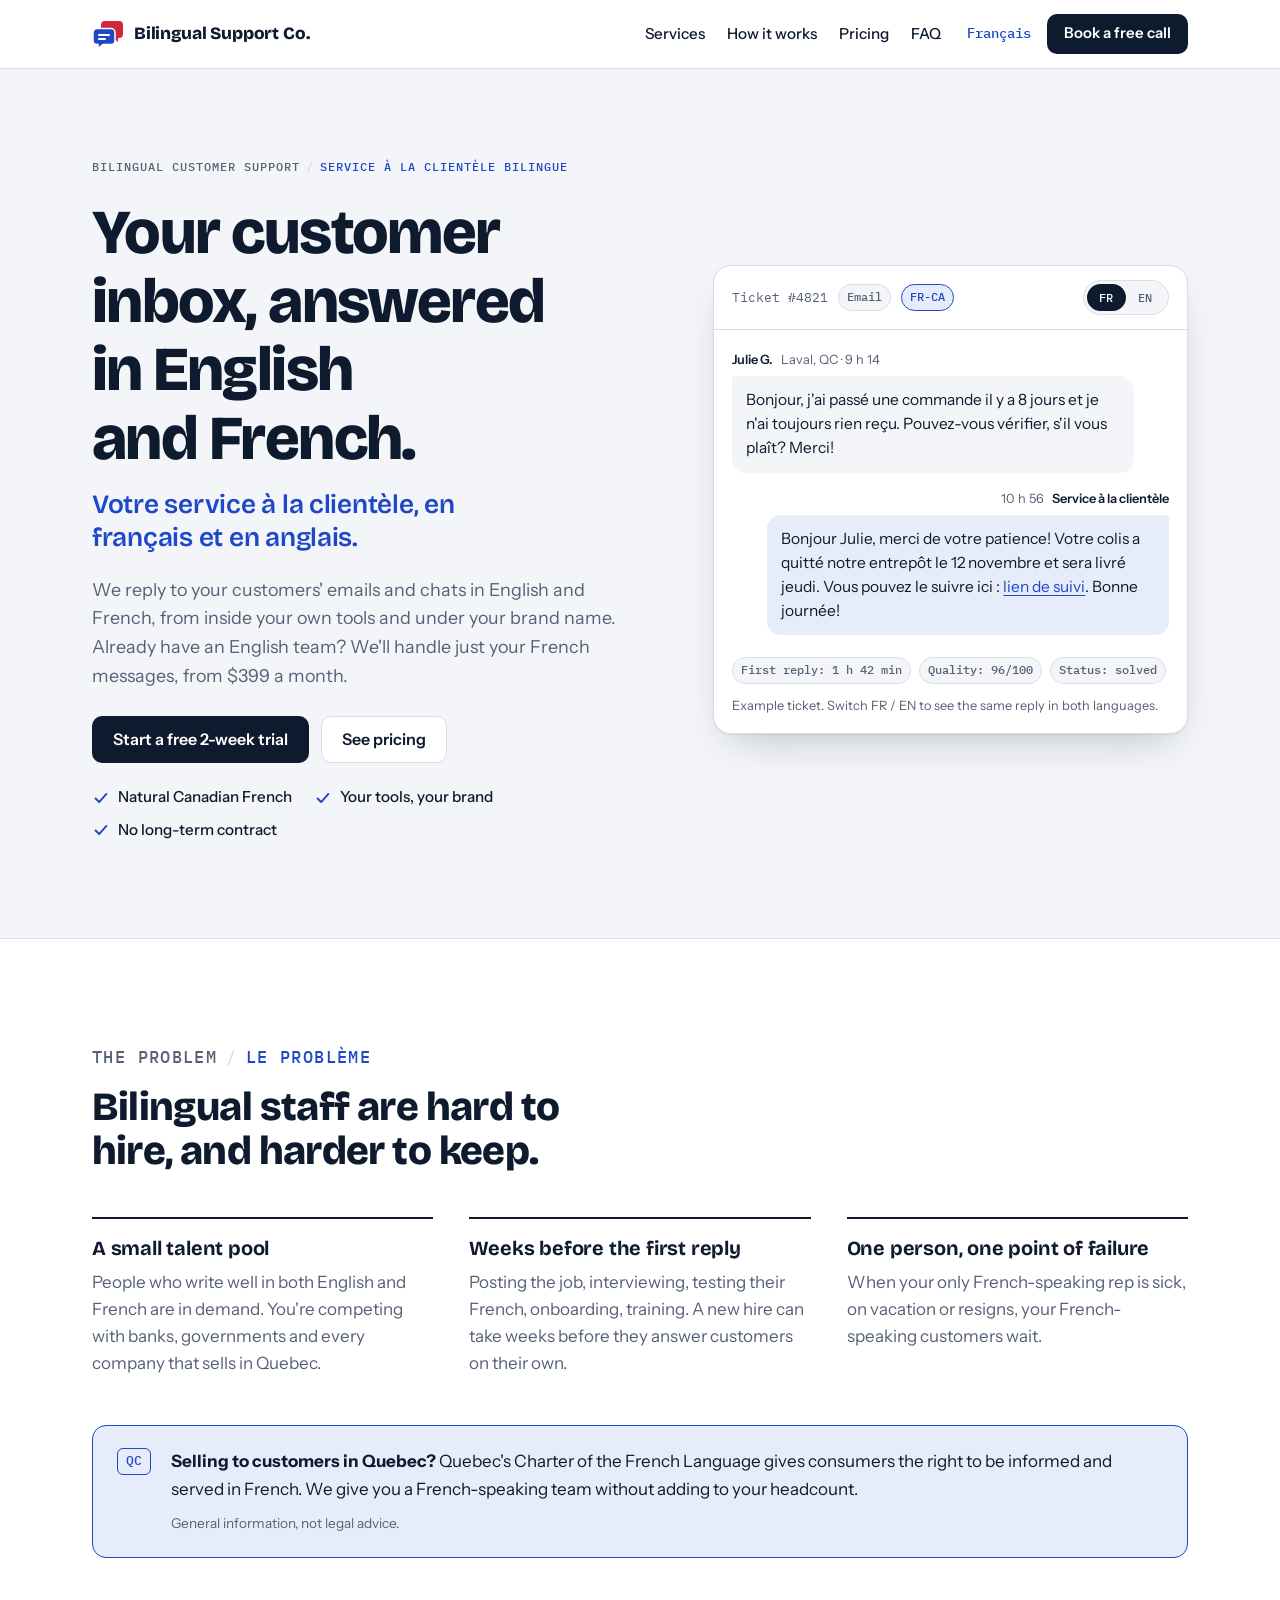
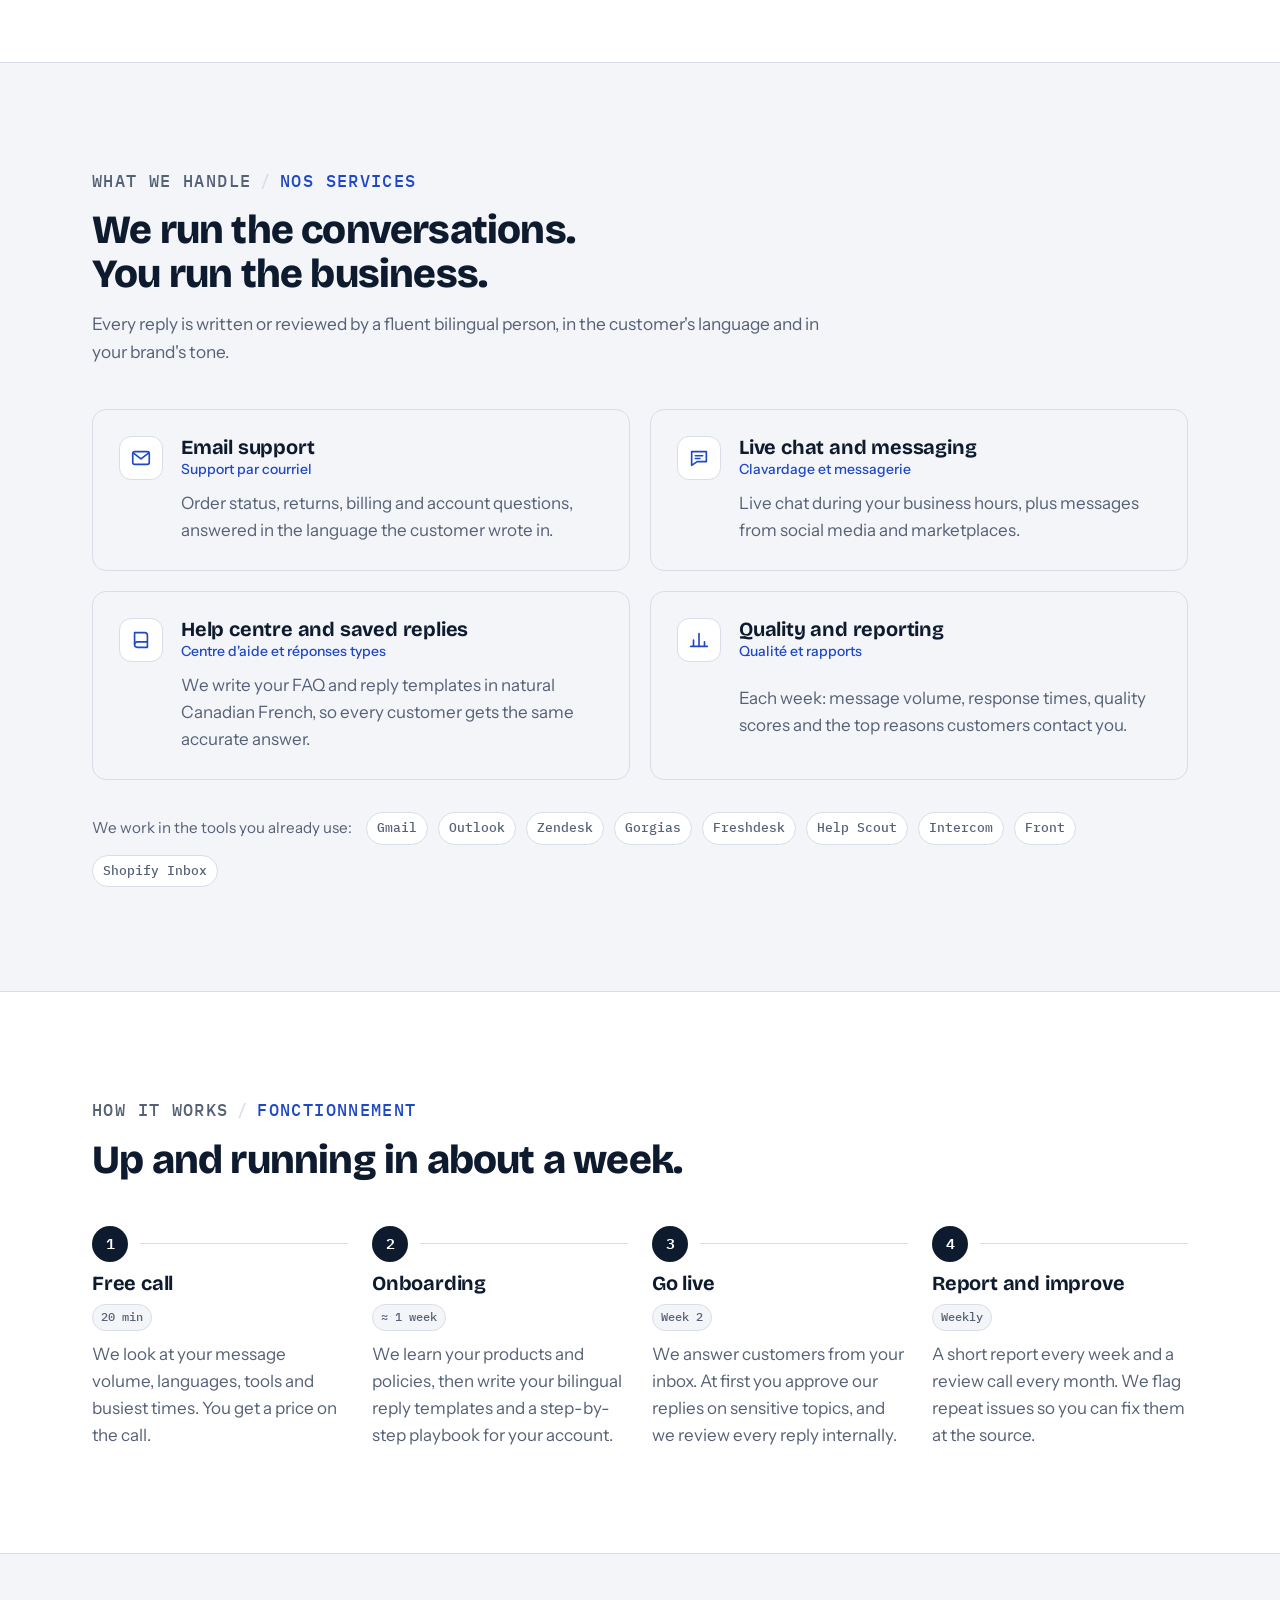
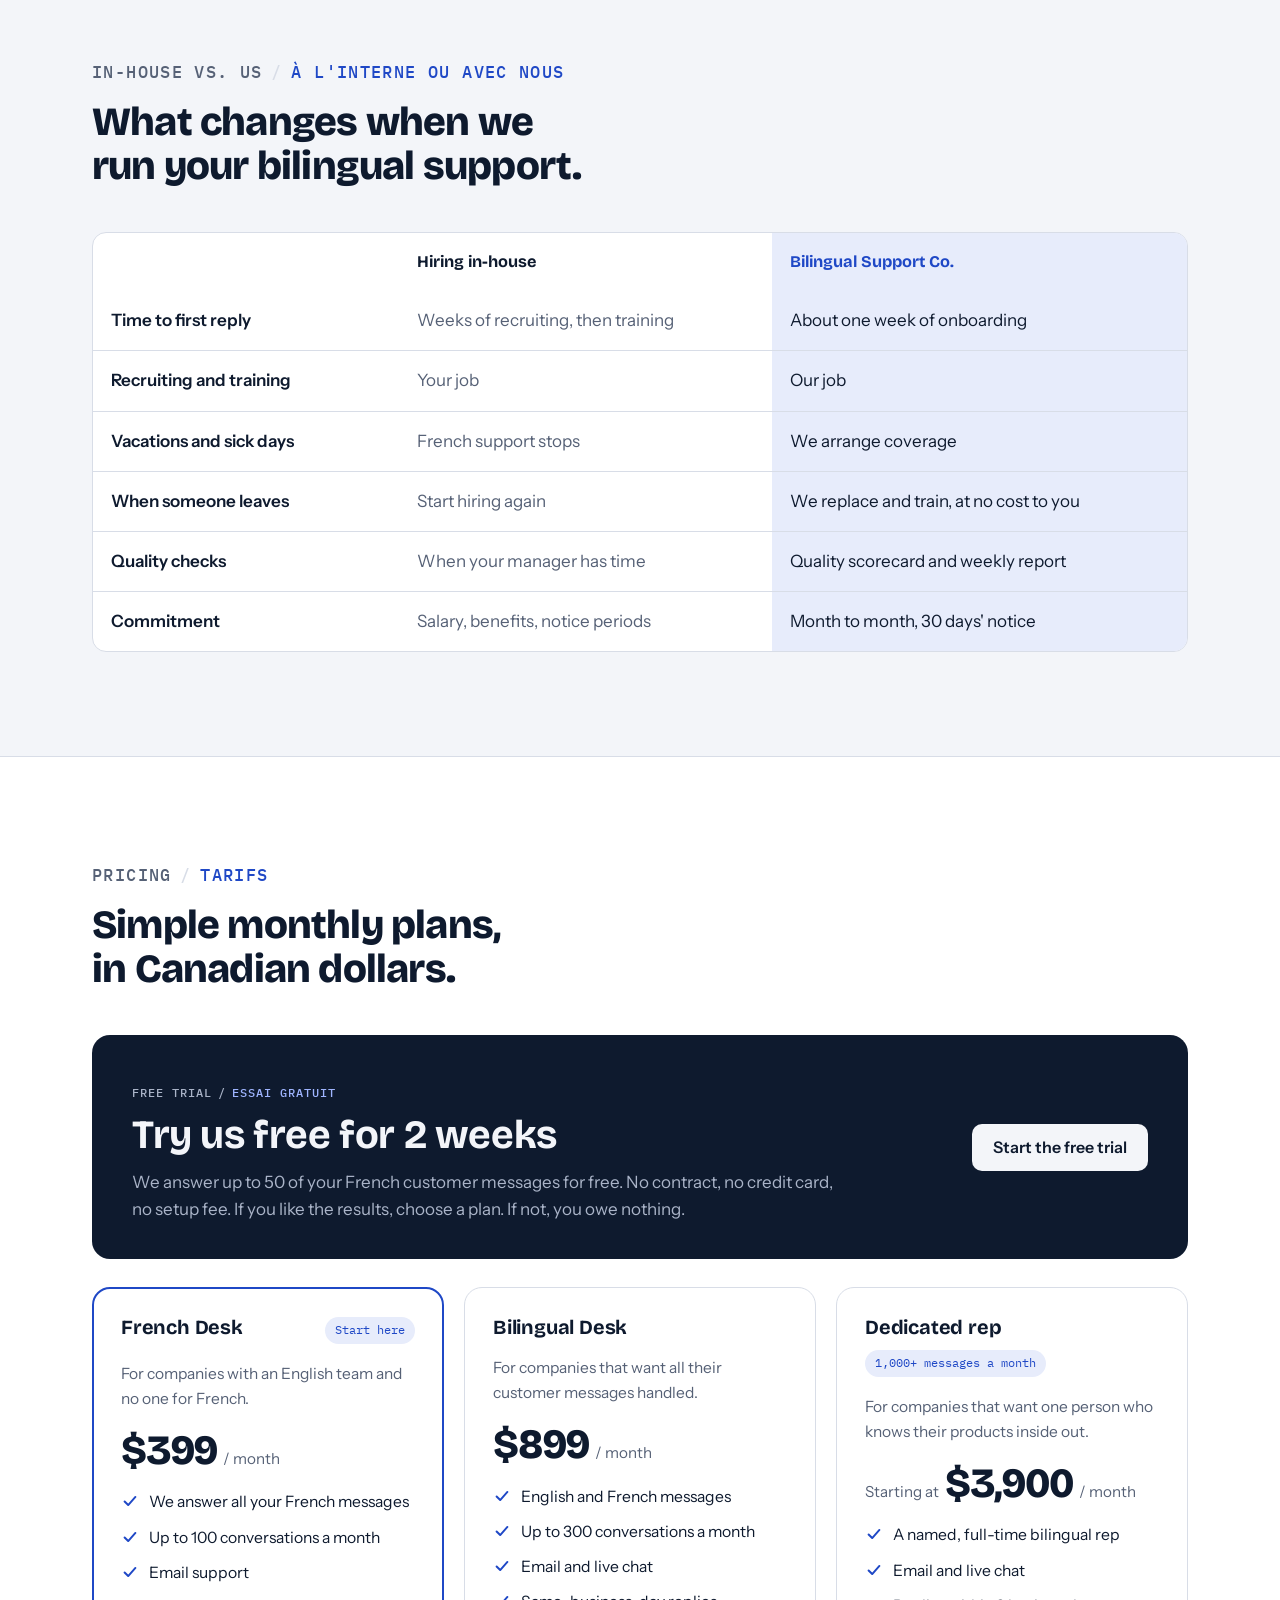
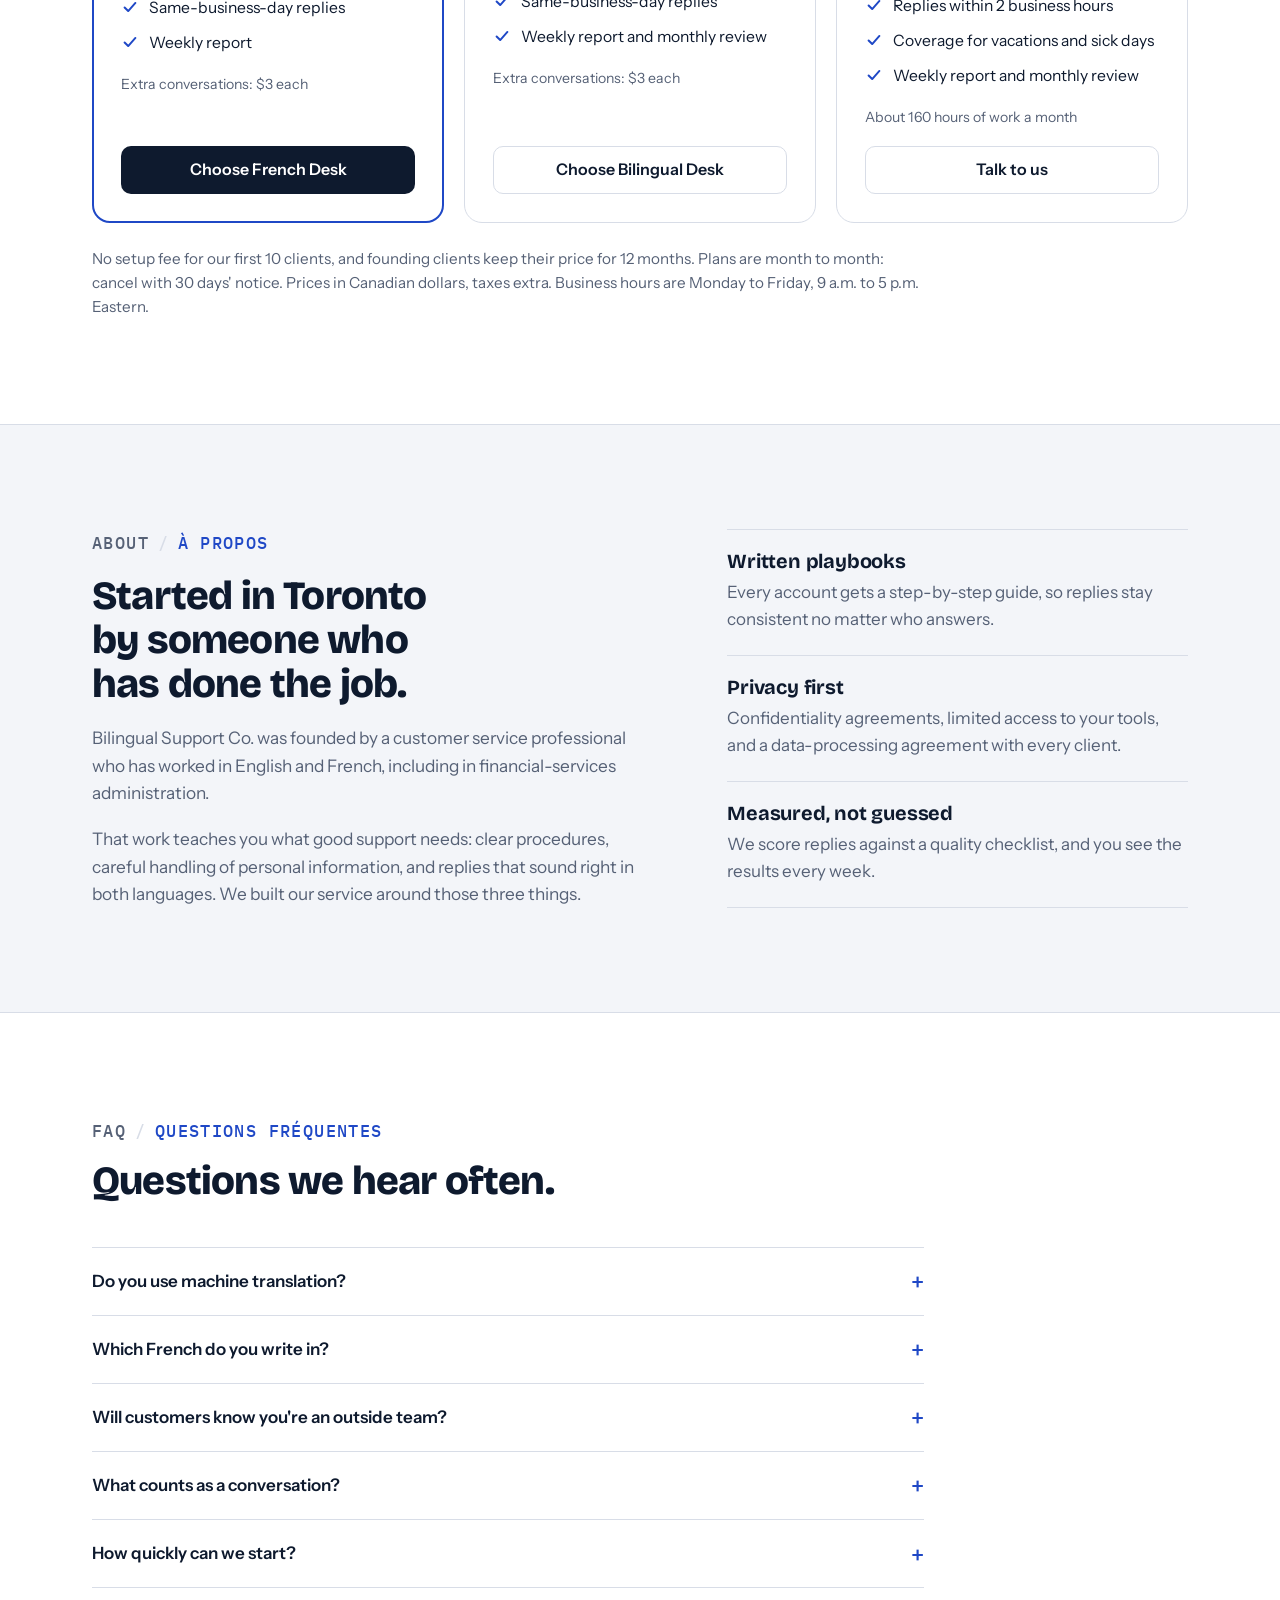
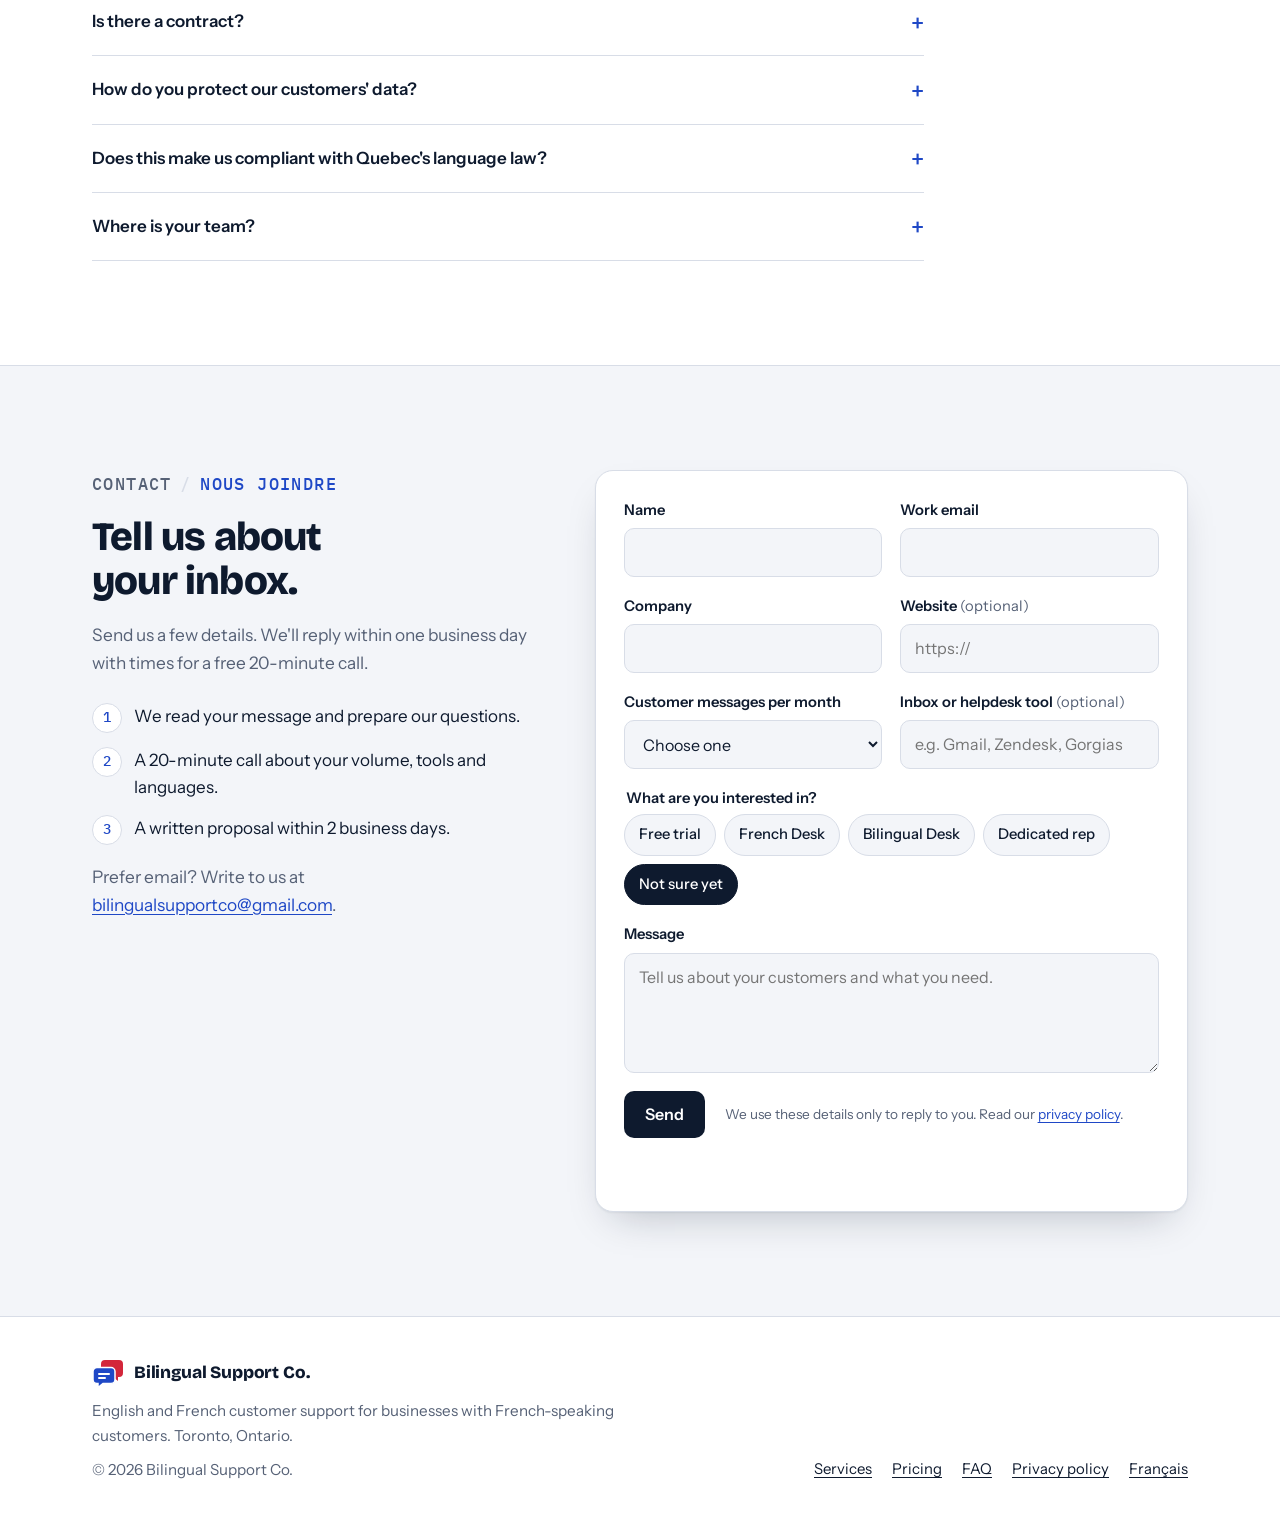
==== commit 5473fd22: "Lower prices and lead with the French-only offer Free 2-week trial, French Desk $399, Bilingual Desk" ====
--- a/index.html
+++ b/index.html
@@ -49,9 +49,9 @@
         <p class="label"><span>Bilingual customer support</span><span class="alt" lang="fr-CA">Service à la clientèle bilingue</span></p>
         <h1>Your customer inbox, answered in English and French.</h1>
         <p class="echo" lang="fr-CA">Votre service à la clientèle, en français et en anglais.</p>
-        <p class="lede">We reply to your customers' emails and chats in both languages, from inside your own tools and under your brand name. You pay one monthly fee. We handle recruiting, training, quality and coverage.</p>
+        <p class="lede">We reply to your customers' emails and chats in English and French, from inside your own tools and under your brand name. Already have an English team? We'll handle just your French messages, from $399 a month.</p>
         <div class="cta-row">
-          <a class="btn btn-primary" href="#contact">Book a free 20-minute call</a>
+          <a class="btn btn-primary" href="#contact" data-pick="trial">Start a free 2-week trial</a>
           <a class="btn btn-secondary" href="#pricing">See pricing</a>
         </div>
         <ul class="checks">
@@ -176,7 +176,7 @@
     <div class="wrap">
       <div class="section-head">
         <p class="label"><span>How it works</span><span class="alt" lang="fr-CA">Fonctionnement</span></p>
-        <h2>Live in about two weeks.</h2>
+        <h2>Up and running in about a week.</h2>
       </div>
       <ol class="steps">
         <li>
@@ -188,13 +188,13 @@
         <li>
           <div class="step-top"><span class="step-num" aria-hidden="true"></span><span class="step-rule"></span></div>
           <h3>Onboarding</h3>
-          <span class="chip">≈ 2 weeks</span>
+          <span class="chip">≈ 1 week</span>
           <p>We learn your products and policies, then write your bilingual reply templates and a step-by-step playbook for your account.</p>
         </li>
         <li>
           <div class="step-top"><span class="step-num" aria-hidden="true"></span><span class="step-rule"></span></div>
           <h3>Go live</h3>
-          <span class="chip">Week 3</span>
+          <span class="chip">Week 2</span>
           <p>We answer customers from your inbox. At first you approve our replies on sensitive topics, and we review every reply internally.</p>
         </li>
         <li>
@@ -220,7 +220,7 @@
             <tr><td></td><th scope="col">Hiring in-house</th><th scope="col" class="us">Bilingual Support Co.</th></tr>
           </thead>
           <tbody>
-            <tr><th scope="row">Time to first reply</th><td>Weeks of recruiting, then training</td><td class="us">About two weeks of onboarding</td></tr>
+            <tr><th scope="row">Time to first reply</th><td>Weeks of recruiting, then training</td><td class="us">About one week of onboarding</td></tr>
             <tr><th scope="row">Recruiting and training</th><td>Your job</td><td class="us">Our job</td></tr>
             <tr><th scope="row">Vacations and sick days</th><td>French support stops</td><td class="us">We arrange coverage</td></tr>
             <tr><th scope="row">When someone leaves</th><td>Start hiring again</td><td class="us">We replace and train, at no cost to you</td></tr>
@@ -242,33 +242,48 @@
 
       <div class="pilot">
         <div>
-          <p class="label"><span>Founding client pilot</span><span class="alt" lang="fr-CA">Projet pilote</span></p>
-          <h3>30 days for $950</h3>
-          <p>For our first 3 clients: up to 300 conversations, onboarding included, no contract. If you continue, we waive the $1,500 onboarding fee. In return, we ask for honest feedback and, if you're happy, a short case study.</p>
-        </div>
-        <a class="btn" href="#contact" data-pick="pilot">Apply for the pilot</a>
+          <p class="label"><span>Free trial</span><span class="alt" lang="fr-CA">Essai gratuit</span></p>
+          <h3>Try us free for 2 weeks</h3>
+          <p>We answer up to 50 of your French customer messages for free. No contract, no credit card, no setup fee. If you like the results, choose a plan. If not, you owe nothing.</p>
+        </div>
+        <a class="btn" href="#contact" data-pick="trial">Start the free trial</a>
       </div>
 
       <div class="plans">
-        <article class="plan">
-          <div class="plan-name"><h3>Starter</h3></div>
-          <p class="plan-fit">For growing online shops and software companies.</p>
-          <div class="price"><span class="amount">$1,900</span><span class="unit">/ month</span></div>
+        <article class="plan plan-featured">
+          <div class="plan-name"><h3>French Desk</h3><span class="plan-tag">Start here</span></div>
+          <p class="plan-fit">For companies with an English team and no one for French.</p>
+          <div class="price"><span class="amount">$399</span><span class="unit">/ month</span></div>
           <ul>
-            <li><svg viewBox="0 0 20 20" fill="none" stroke="currentColor" stroke-width="2.2" aria-hidden="true"><path d="M4 10.5l4 4 8-9" stroke-linecap="round" stroke-linejoin="round"/></svg><span>Shared bilingual team</span></li>
+            <li><svg viewBox="0 0 20 20" fill="none" stroke="currentColor" stroke-width="2.2" aria-hidden="true"><path d="M4 10.5l4 4 8-9" stroke-linecap="round" stroke-linejoin="round"/></svg><span>We answer all your French messages</span></li>
+            <li><svg viewBox="0 0 20 20" fill="none" stroke="currentColor" stroke-width="2.2" aria-hidden="true"><path d="M4 10.5l4 4 8-9" stroke-linecap="round" stroke-linejoin="round"/></svg><span>Up to 100 conversations a month</span></li>
             <li><svg viewBox="0 0 20 20" fill="none" stroke="currentColor" stroke-width="2.2" aria-hidden="true"><path d="M4 10.5l4 4 8-9" stroke-linecap="round" stroke-linejoin="round"/></svg><span>Email support</span></li>
-            <li><svg viewBox="0 0 20 20" fill="none" stroke="currentColor" stroke-width="2.2" aria-hidden="true"><path d="M4 10.5l4 4 8-9" stroke-linecap="round" stroke-linejoin="round"/></svg><span>Up to 500 conversations a month</span></li>
             <li><svg viewBox="0 0 20 20" fill="none" stroke="currentColor" stroke-width="2.2" aria-hidden="true"><path d="M4 10.5l4 4 8-9" stroke-linecap="round" stroke-linejoin="round"/></svg><span>Same-business-day replies</span></li>
             <li><svg viewBox="0 0 20 20" fill="none" stroke="currentColor" stroke-width="2.2" aria-hidden="true"><path d="M4 10.5l4 4 8-9" stroke-linecap="round" stroke-linejoin="round"/></svg><span>Weekly report</span></li>
           </ul>
-          <p class="extra">Extra conversations: $4 each</p>
-          <a class="btn btn-secondary" href="#contact" data-pick="starter">Choose Starter</a>
-        </article>
-
-        <article class="plan plan-featured">
-          <div class="plan-name"><h3>Dedicated</h3><span class="plan-tag">1,000+ messages a month</span></div>
+          <p class="extra">Extra conversations: $3 each</p>
+          <a class="btn btn-primary" href="#contact" data-pick="french">Choose French Desk</a>
+        </article>
+
+        <article class="plan">
+          <div class="plan-name"><h3>Bilingual Desk</h3></div>
+          <p class="plan-fit">For companies that want all their customer messages handled.</p>
+          <div class="price"><span class="amount">$899</span><span class="unit">/ month</span></div>
+          <ul>
+            <li><svg viewBox="0 0 20 20" fill="none" stroke="currentColor" stroke-width="2.2" aria-hidden="true"><path d="M4 10.5l4 4 8-9" stroke-linecap="round" stroke-linejoin="round"/></svg><span>English and French messages</span></li>
+            <li><svg viewBox="0 0 20 20" fill="none" stroke="currentColor" stroke-width="2.2" aria-hidden="true"><path d="M4 10.5l4 4 8-9" stroke-linecap="round" stroke-linejoin="round"/></svg><span>Up to 300 conversations a month</span></li>
+            <li><svg viewBox="0 0 20 20" fill="none" stroke="currentColor" stroke-width="2.2" aria-hidden="true"><path d="M4 10.5l4 4 8-9" stroke-linecap="round" stroke-linejoin="round"/></svg><span>Email and live chat</span></li>
+            <li><svg viewBox="0 0 20 20" fill="none" stroke="currentColor" stroke-width="2.2" aria-hidden="true"><path d="M4 10.5l4 4 8-9" stroke-linecap="round" stroke-linejoin="round"/></svg><span>Same-business-day replies</span></li>
+            <li><svg viewBox="0 0 20 20" fill="none" stroke="currentColor" stroke-width="2.2" aria-hidden="true"><path d="M4 10.5l4 4 8-9" stroke-linecap="round" stroke-linejoin="round"/></svg><span>Weekly report and monthly review</span></li>
+          </ul>
+          <p class="extra">Extra conversations: $3 each</p>
+          <a class="btn btn-secondary" href="#contact" data-pick="bilingual">Choose Bilingual Desk</a>
+        </article>
+
+        <article class="plan">
+          <div class="plan-name"><h3>Dedicated rep</h3><span class="plan-tag">1,000+ messages a month</span></div>
           <p class="plan-fit">For companies that want one person who knows their products inside out.</p>
-          <div class="price"><span class="amount">$4,200</span><span class="unit">/ month per rep</span></div>
+          <div class="price"><span class="from">Starting at</span><span class="amount">$3,900</span><span class="unit">/ month</span></div>
           <ul>
             <li><svg viewBox="0 0 20 20" fill="none" stroke="currentColor" stroke-width="2.2" aria-hidden="true"><path d="M4 10.5l4 4 8-9" stroke-linecap="round" stroke-linejoin="round"/></svg><span>A named, full-time bilingual rep</span></li>
             <li><svg viewBox="0 0 20 20" fill="none" stroke="currentColor" stroke-width="2.2" aria-hidden="true"><path d="M4 10.5l4 4 8-9" stroke-linecap="round" stroke-linejoin="round"/></svg><span>Email and live chat</span></li>
@@ -277,26 +292,11 @@
             <li><svg viewBox="0 0 20 20" fill="none" stroke="currentColor" stroke-width="2.2" aria-hidden="true"><path d="M4 10.5l4 4 8-9" stroke-linecap="round" stroke-linejoin="round"/></svg><span>Weekly report and monthly review</span></li>
           </ul>
           <p class="extra">About 160 hours of work a month</p>
-          <a class="btn btn-primary" href="#contact" data-pick="dedicated">Choose Dedicated</a>
-        </article>
-
-        <article class="plan">
-          <div class="plan-name"><h3>Full operations</h3></div>
-          <p class="plan-fit">For companies that want the whole support function handled.</p>
-          <div class="price"><span class="from">Starting at</span><span class="amount">$9,500</span><span class="unit">/ month</span></div>
-          <ul>
-            <li><svg viewBox="0 0 20 20" fill="none" stroke="currentColor" stroke-width="2.2" aria-hidden="true"><path d="M4 10.5l4 4 8-9" stroke-linecap="round" stroke-linejoin="round"/></svg><span>A team of 2+ reps and a team lead</span></li>
-            <li><svg viewBox="0 0 20 20" fill="none" stroke="currentColor" stroke-width="2.2" aria-hidden="true"><path d="M4 10.5l4 4 8-9" stroke-linecap="round" stroke-linejoin="round"/></svg><span>Quality reviews and coaching</span></li>
-            <li><svg viewBox="0 0 20 20" fill="none" stroke="currentColor" stroke-width="2.2" aria-hidden="true"><path d="M4 10.5l4 4 8-9" stroke-linecap="round" stroke-linejoin="round"/></svg><span>Help-centre writing in both languages</span></li>
-            <li><svg viewBox="0 0 20 20" fill="none" stroke="currentColor" stroke-width="2.2" aria-hidden="true"><path d="M4 10.5l4 4 8-9" stroke-linecap="round" stroke-linejoin="round"/></svg><span>Staffing plan for your busy seasons</span></li>
-            <li><svg viewBox="0 0 20 20" fill="none" stroke="currentColor" stroke-width="2.2" aria-hidden="true"><path d="M4 10.5l4 4 8-9" stroke-linecap="round" stroke-linejoin="round"/></svg><span>Monthly review with your leadership</span></li>
-          </ul>
-          <p class="extra">Priced on your volume and hours</p>
-          <a class="btn btn-secondary" href="#contact" data-pick="full">Talk to us</a>
-        </article>
-      </div>
-
-      <p class="price-notes">Every plan has a one-time $1,500 onboarding fee. After that it's month to month: cancel with 30 days' notice. Prices in Canadian dollars, taxes extra. Business hours are Monday to Friday, 9 a.m. to 5 p.m. Eastern.</p>
+          <a class="btn btn-secondary" href="#contact" data-pick="dedicated">Talk to us</a>
+        </article>
+      </div>
+
+      <p class="price-notes">No setup fee for our first 10 clients, and founding clients keep their price for 12 months. Plans are month to month: cancel with 30 days' notice. Prices in Canadian dollars, taxes extra. Business hours are Monday to Friday, 9 a.m. to 5 p.m. Eastern.</p>
     </div>
   </section>
 
@@ -353,11 +353,11 @@
         </details>
         <details>
           <summary>How quickly can we start?</summary>
-          <p>You can go live about two weeks after signing. Onboarding covers your products, your policies and your reply templates.</p>
+          <p>About a week after our call. During that week we learn your products, your policies and your most common questions.</p>
         </details>
         <details>
           <summary>Is there a contract?</summary>
-          <p>Plans are month to month, and you can cancel with 30 days' notice. The founding client pilot has no contract at all.</p>
+          <p>Plans are month to month, and you can cancel with 30 days' notice. The free trial has no contract at all.</p>
         </details>
         <details>
           <summary>How do you protect our customers' data?</summary>
@@ -431,10 +431,10 @@
         <fieldset class="field">
           <legend>What are you interested in?</legend>
           <div class="pills">
-            <label><input type="radio" id="c-int-pilot" name="interest" value="pilot"><span>Founding pilot</span></label>
-            <label><input type="radio" id="c-int-starter" name="interest" value="starter"><span>Starter</span></label>
-            <label><input type="radio" id="c-int-dedicated" name="interest" value="dedicated"><span>Dedicated</span></label>
-            <label><input type="radio" id="c-int-full" name="interest" value="full"><span>Full operations</span></label>
+            <label><input type="radio" id="c-int-trial" name="interest" value="trial"><span>Free trial</span></label>
+            <label><input type="radio" id="c-int-french" name="interest" value="french"><span>French Desk</span></label>
+            <label><input type="radio" id="c-int-bilingual" name="interest" value="bilingual"><span>Bilingual Desk</span></label>
+            <label><input type="radio" id="c-int-dedicated" name="interest" value="dedicated"><span>Dedicated rep</span></label>
             <label><input type="radio" id="c-int-unsure" name="interest" value="unsure" checked><span>Not sure yet</span></label>
           </div>
         </fieldset>
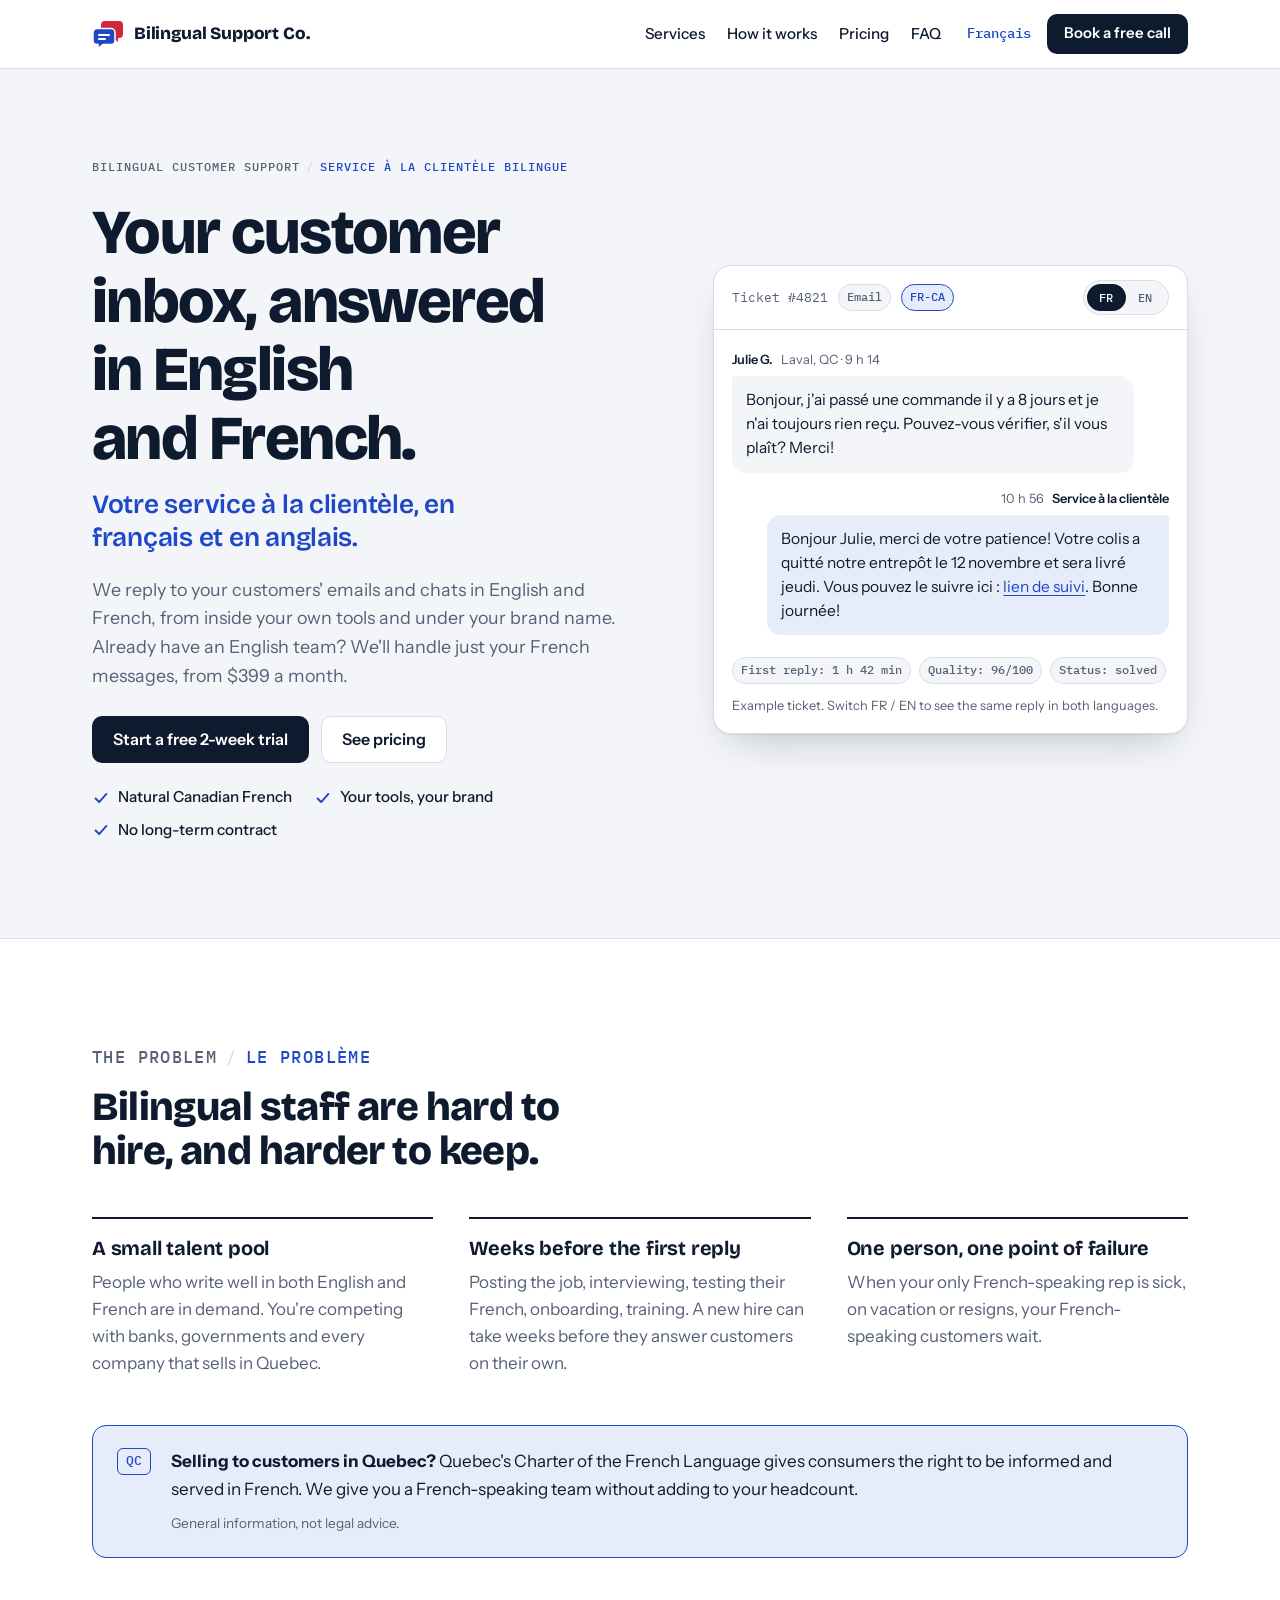
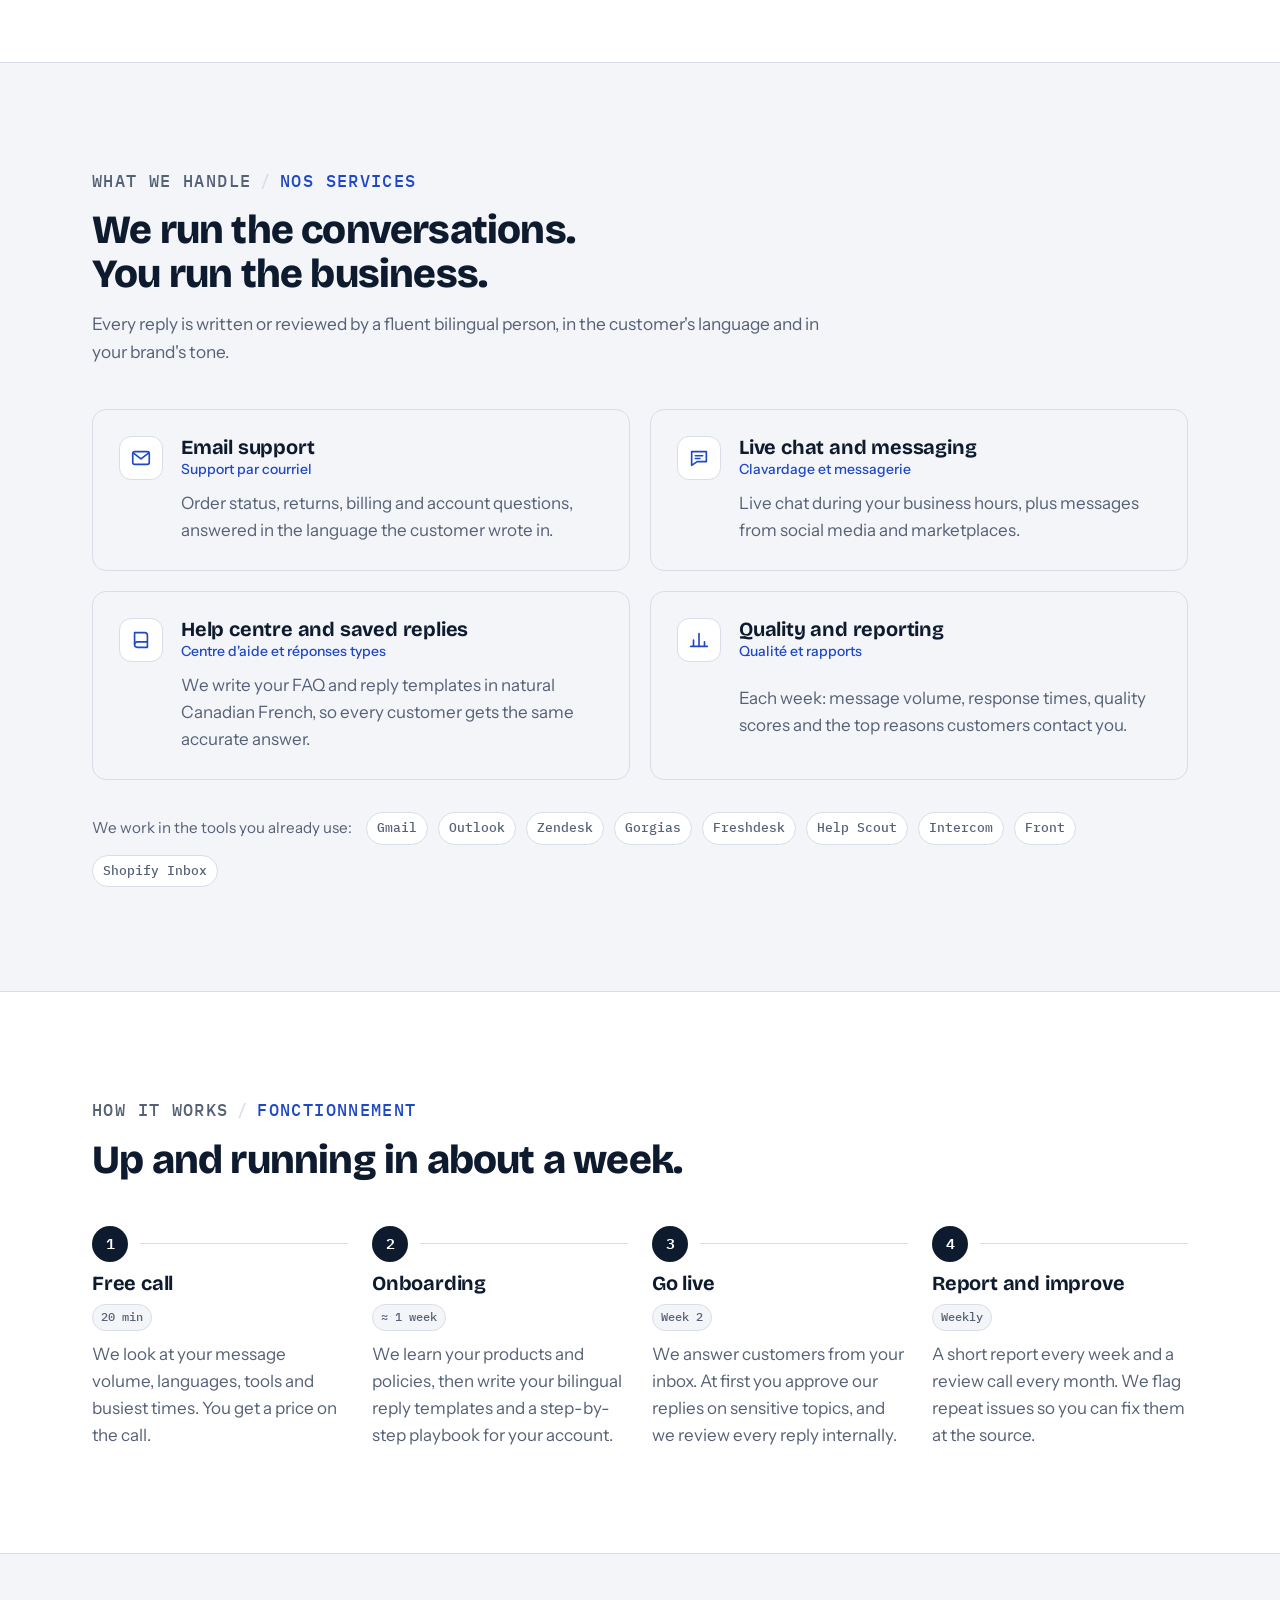
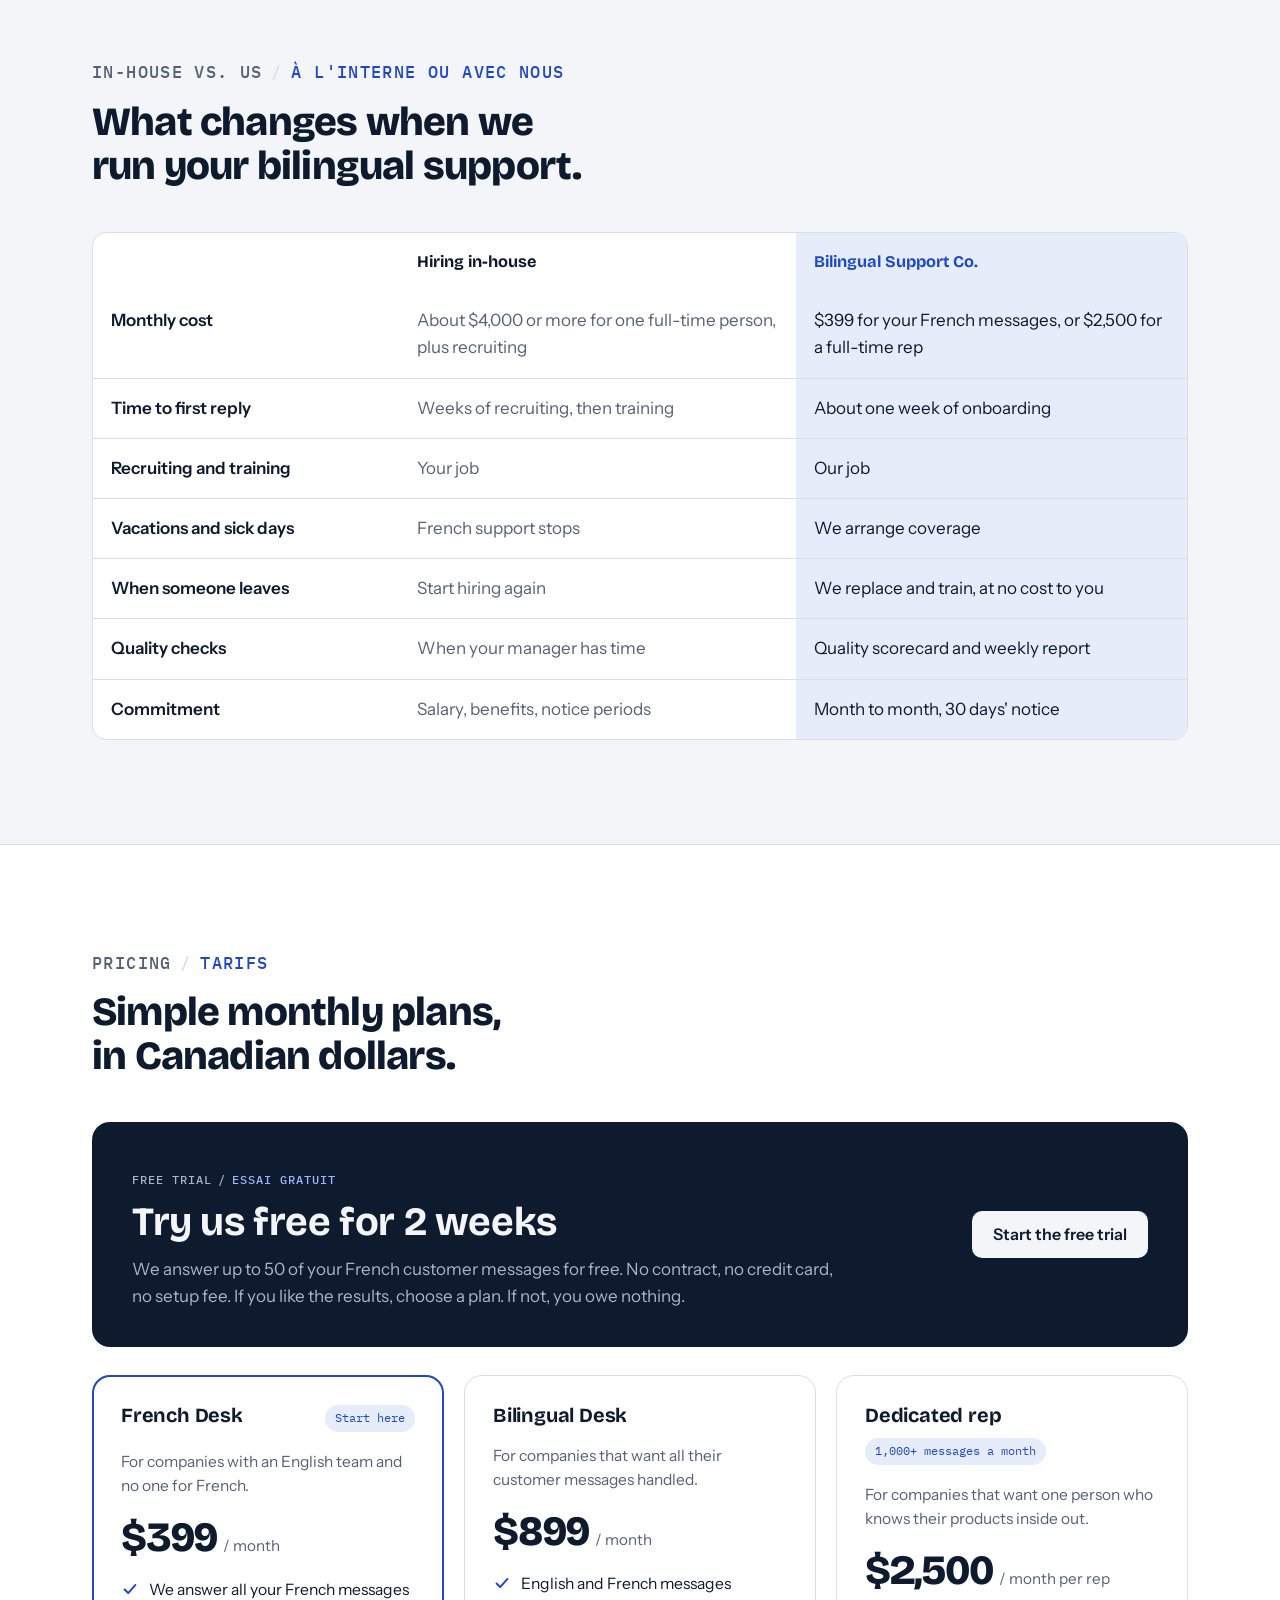
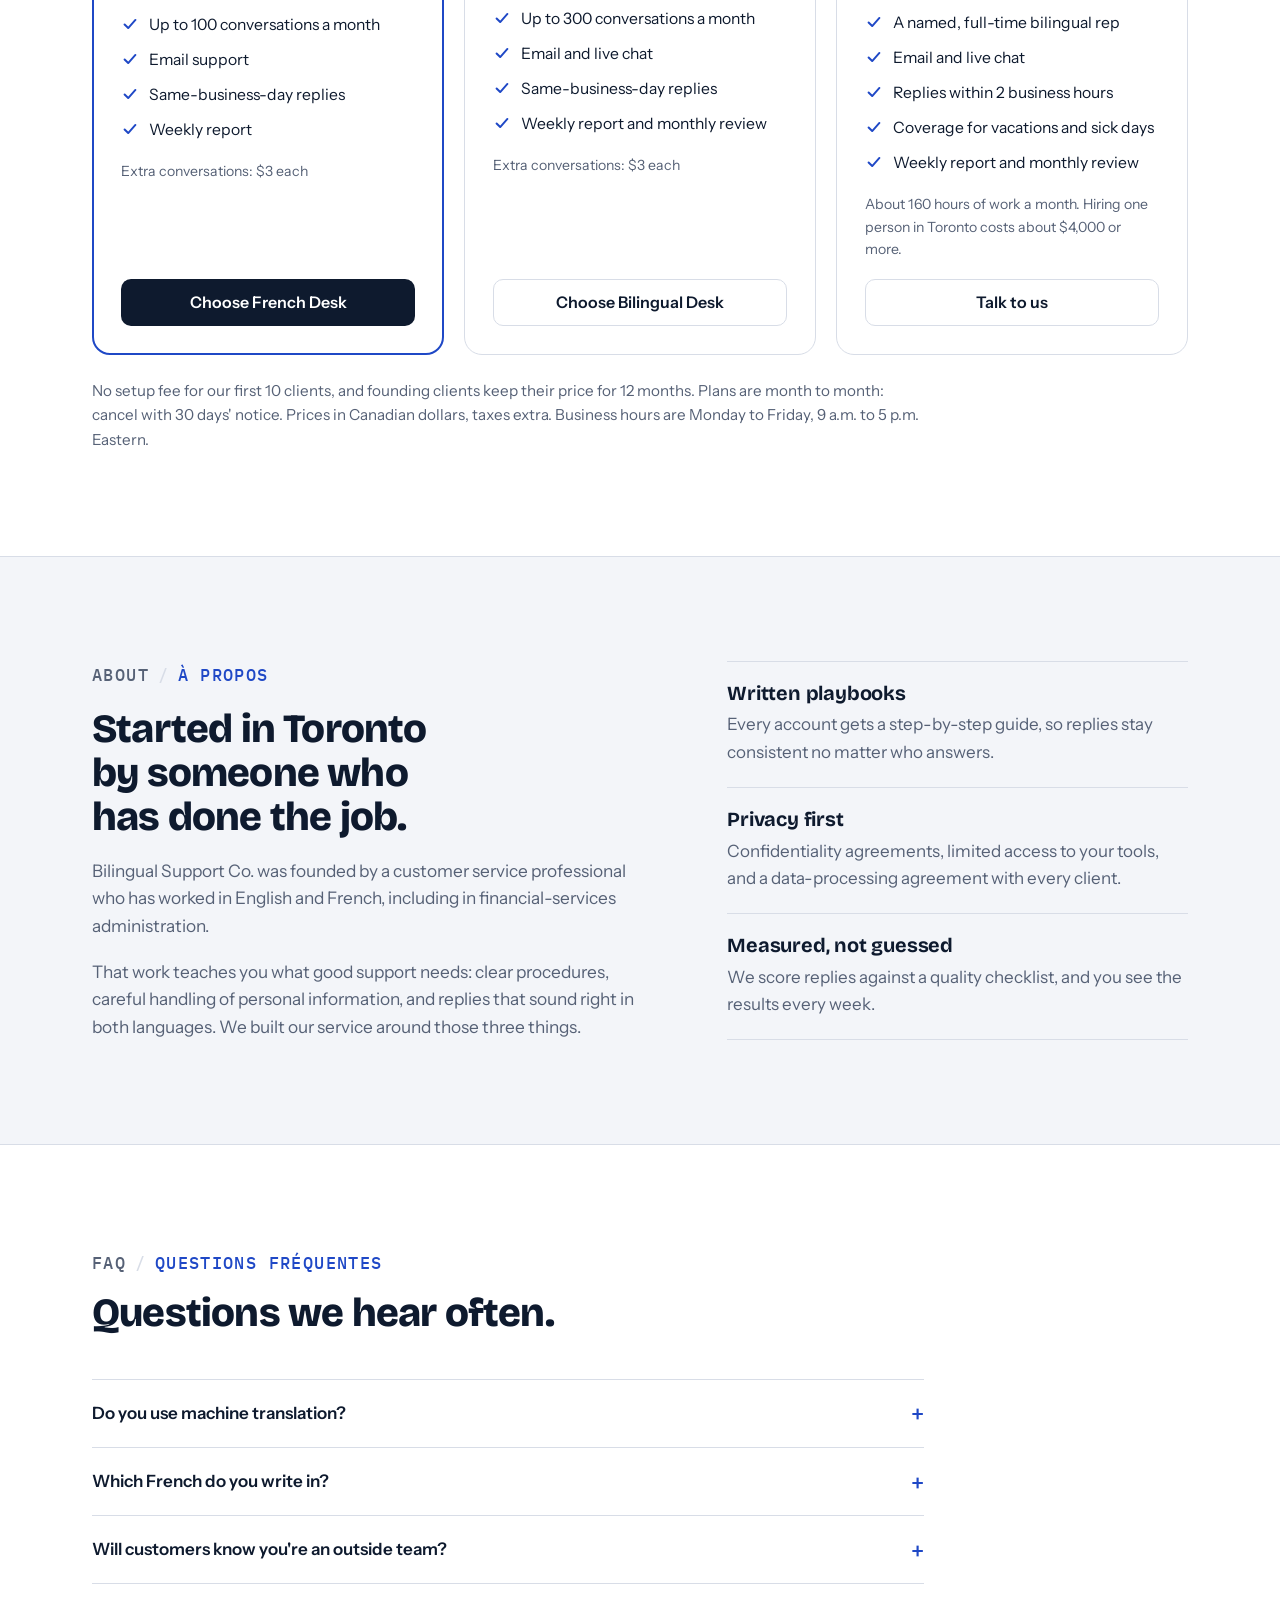
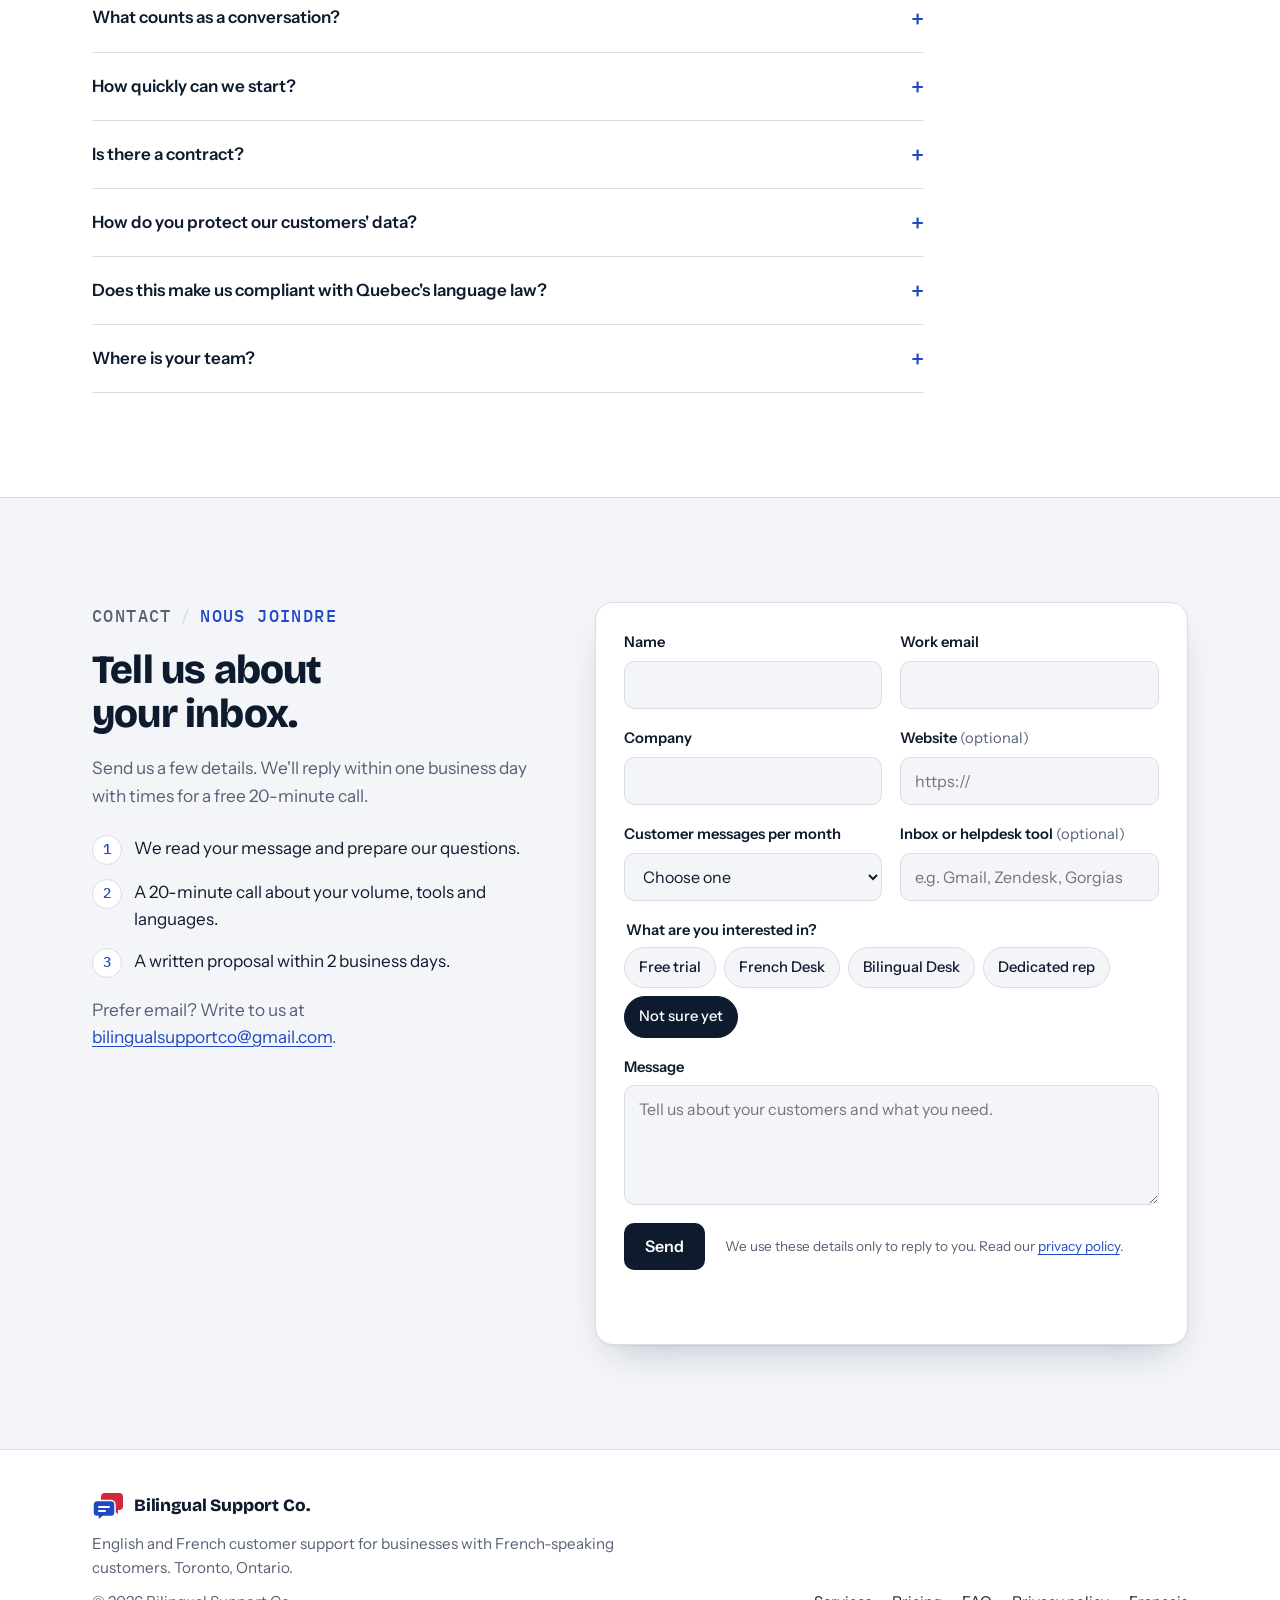
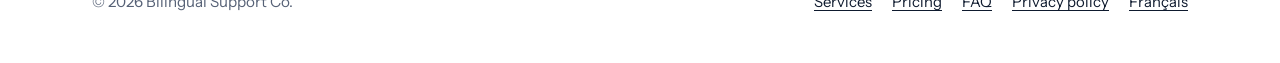
==== commit 24381d0f: "Lower dedicated rep to $2,500 and show the cost of hiring Adds a monthly-cost row to the in-house co" ====
--- a/index.html
+++ b/index.html
@@ -220,6 +220,7 @@
             <tr><td></td><th scope="col">Hiring in-house</th><th scope="col" class="us">Bilingual Support Co.</th></tr>
           </thead>
           <tbody>
+            <tr><th scope="row">Monthly cost</th><td>About $4,000 or more for one full-time person, plus recruiting</td><td class="us">$399 for your French messages, or $2,500 for a full-time rep</td></tr>
             <tr><th scope="row">Time to first reply</th><td>Weeks of recruiting, then training</td><td class="us">About one week of onboarding</td></tr>
             <tr><th scope="row">Recruiting and training</th><td>Your job</td><td class="us">Our job</td></tr>
             <tr><th scope="row">Vacations and sick days</th><td>French support stops</td><td class="us">We arrange coverage</td></tr>
@@ -283,7 +284,7 @@
         <article class="plan">
           <div class="plan-name"><h3>Dedicated rep</h3><span class="plan-tag">1,000+ messages a month</span></div>
           <p class="plan-fit">For companies that want one person who knows their products inside out.</p>
-          <div class="price"><span class="from">Starting at</span><span class="amount">$3,900</span><span class="unit">/ month</span></div>
+          <div class="price"><span class="amount">$2,500</span><span class="unit">/ month per rep</span></div>
           <ul>
             <li><svg viewBox="0 0 20 20" fill="none" stroke="currentColor" stroke-width="2.2" aria-hidden="true"><path d="M4 10.5l4 4 8-9" stroke-linecap="round" stroke-linejoin="round"/></svg><span>A named, full-time bilingual rep</span></li>
             <li><svg viewBox="0 0 20 20" fill="none" stroke="currentColor" stroke-width="2.2" aria-hidden="true"><path d="M4 10.5l4 4 8-9" stroke-linecap="round" stroke-linejoin="round"/></svg><span>Email and live chat</span></li>
@@ -291,7 +292,7 @@
             <li><svg viewBox="0 0 20 20" fill="none" stroke="currentColor" stroke-width="2.2" aria-hidden="true"><path d="M4 10.5l4 4 8-9" stroke-linecap="round" stroke-linejoin="round"/></svg><span>Coverage for vacations and sick days</span></li>
             <li><svg viewBox="0 0 20 20" fill="none" stroke="currentColor" stroke-width="2.2" aria-hidden="true"><path d="M4 10.5l4 4 8-9" stroke-linecap="round" stroke-linejoin="round"/></svg><span>Weekly report and monthly review</span></li>
           </ul>
-          <p class="extra">About 160 hours of work a month</p>
+          <p class="extra">About 160 hours of work a month. Hiring one person in Toronto costs about $4,000 or more.</p>
           <a class="btn btn-secondary" href="#contact" data-pick="dedicated">Talk to us</a>
         </article>
       </div>
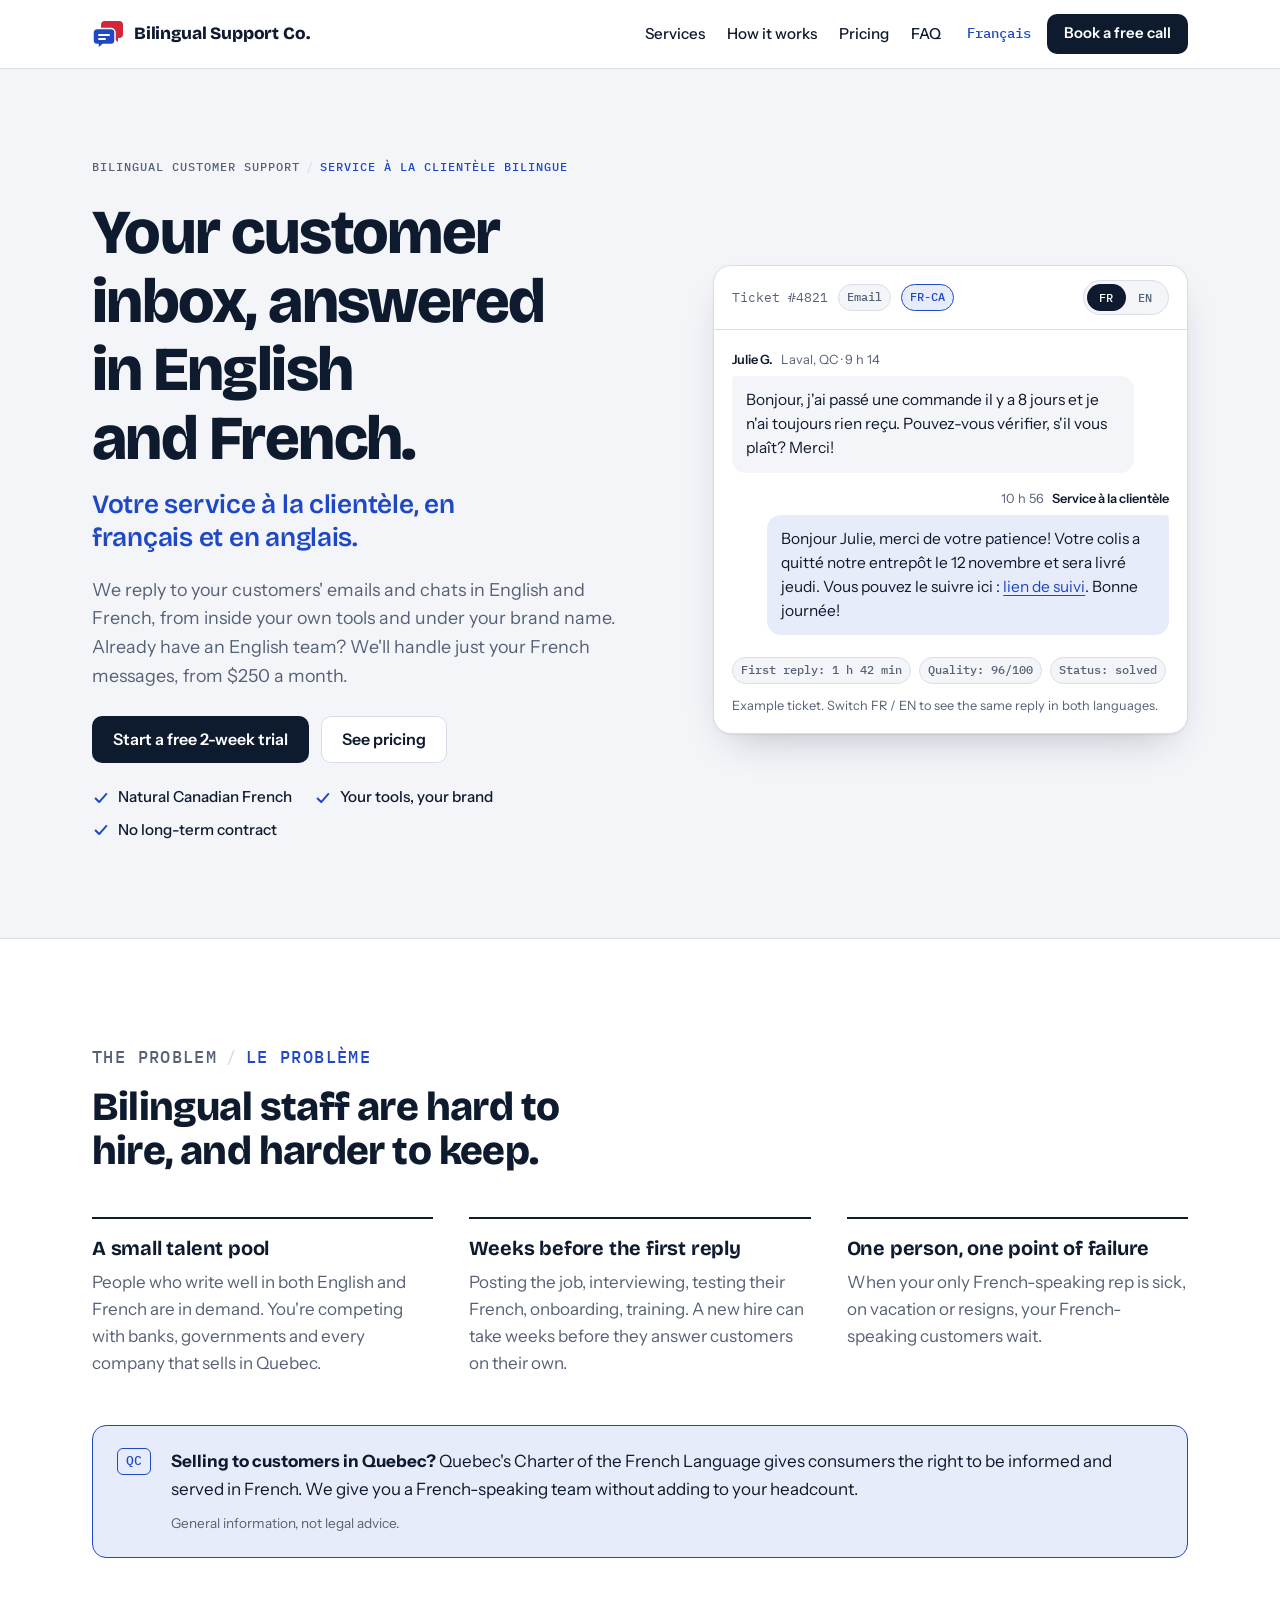
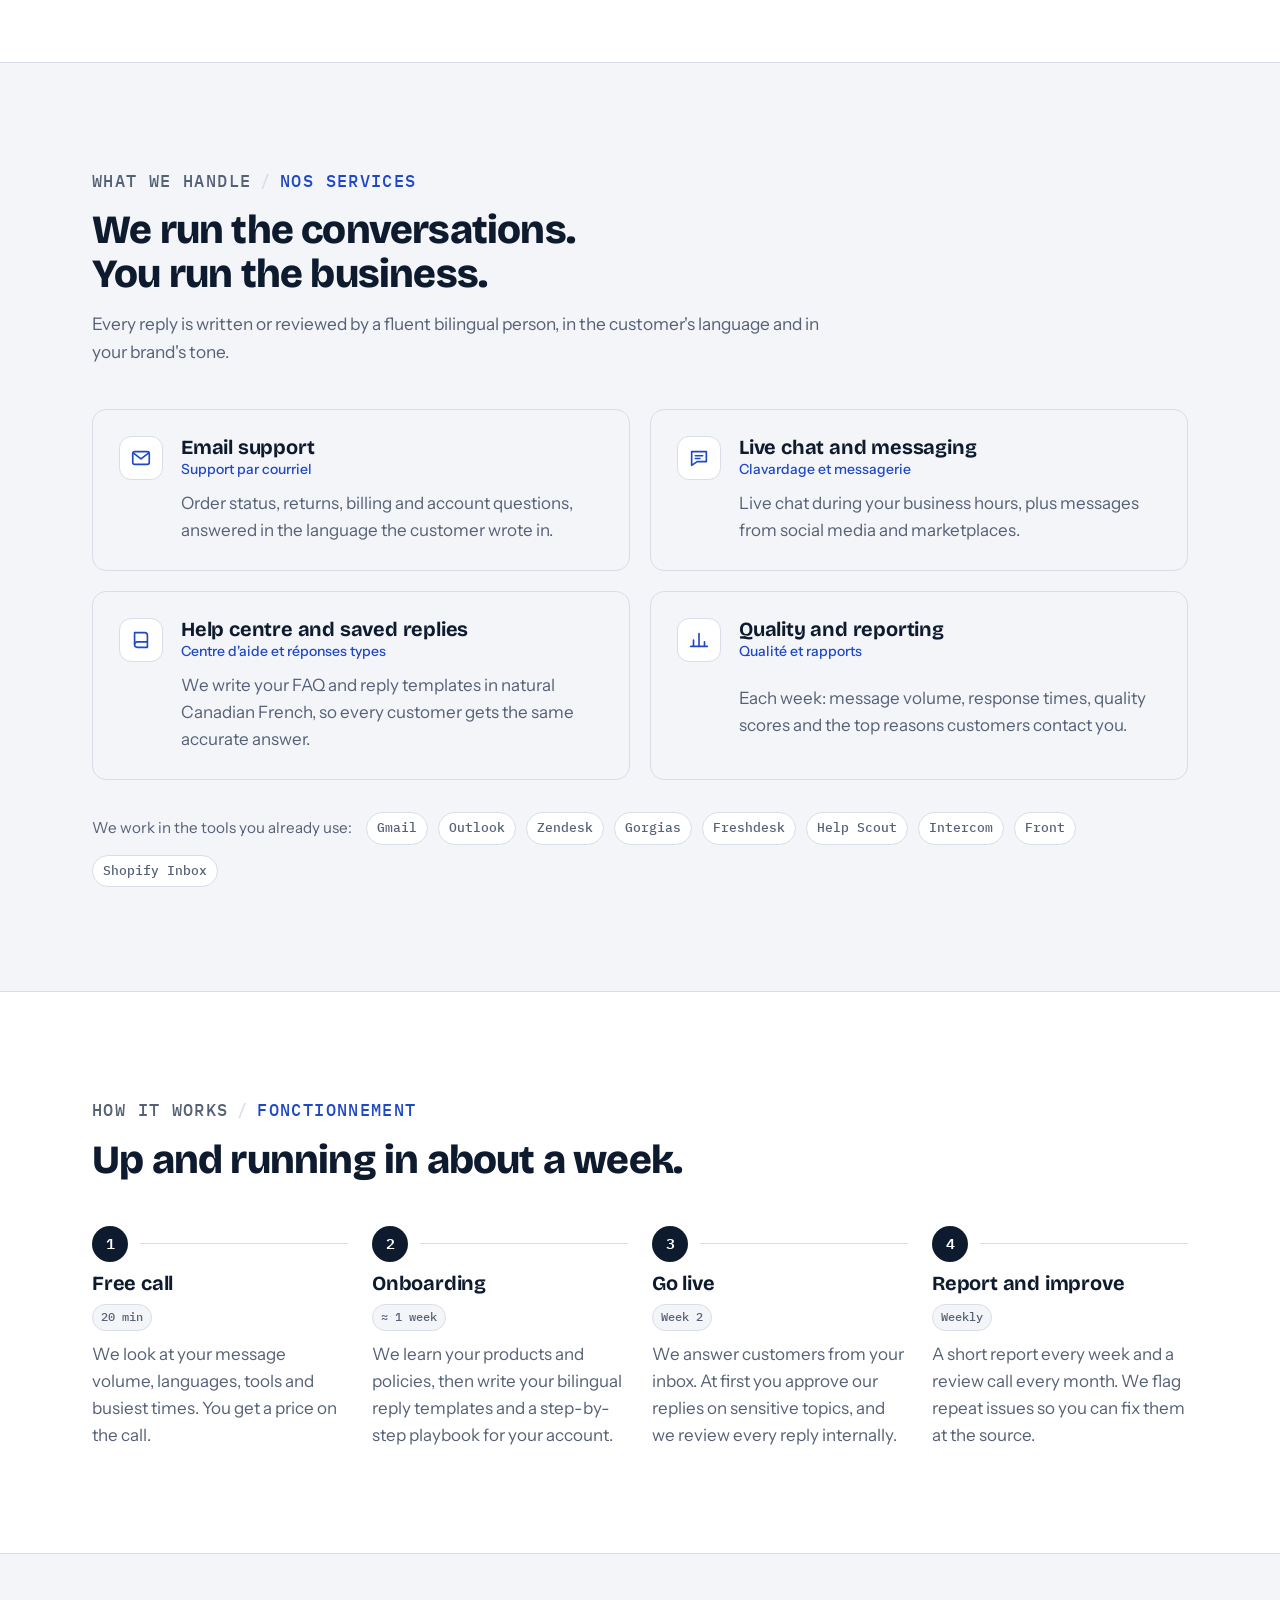
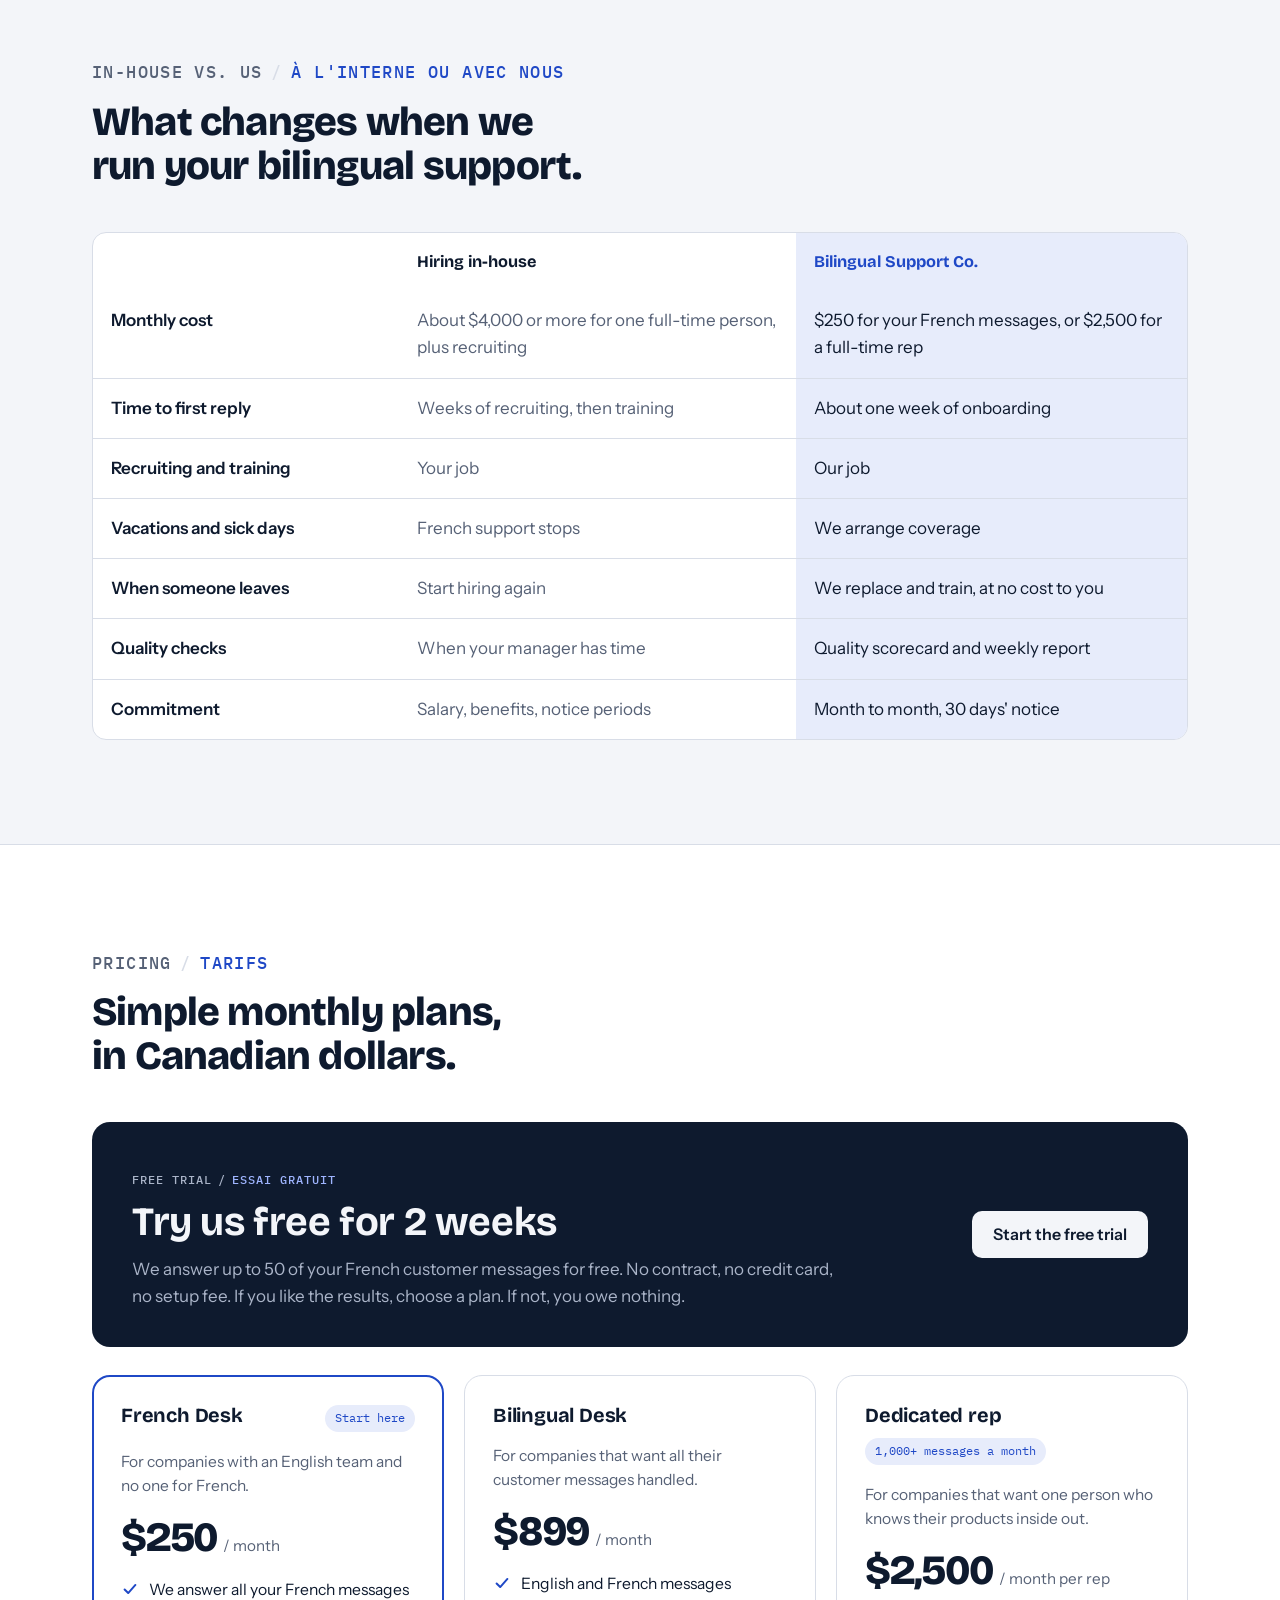
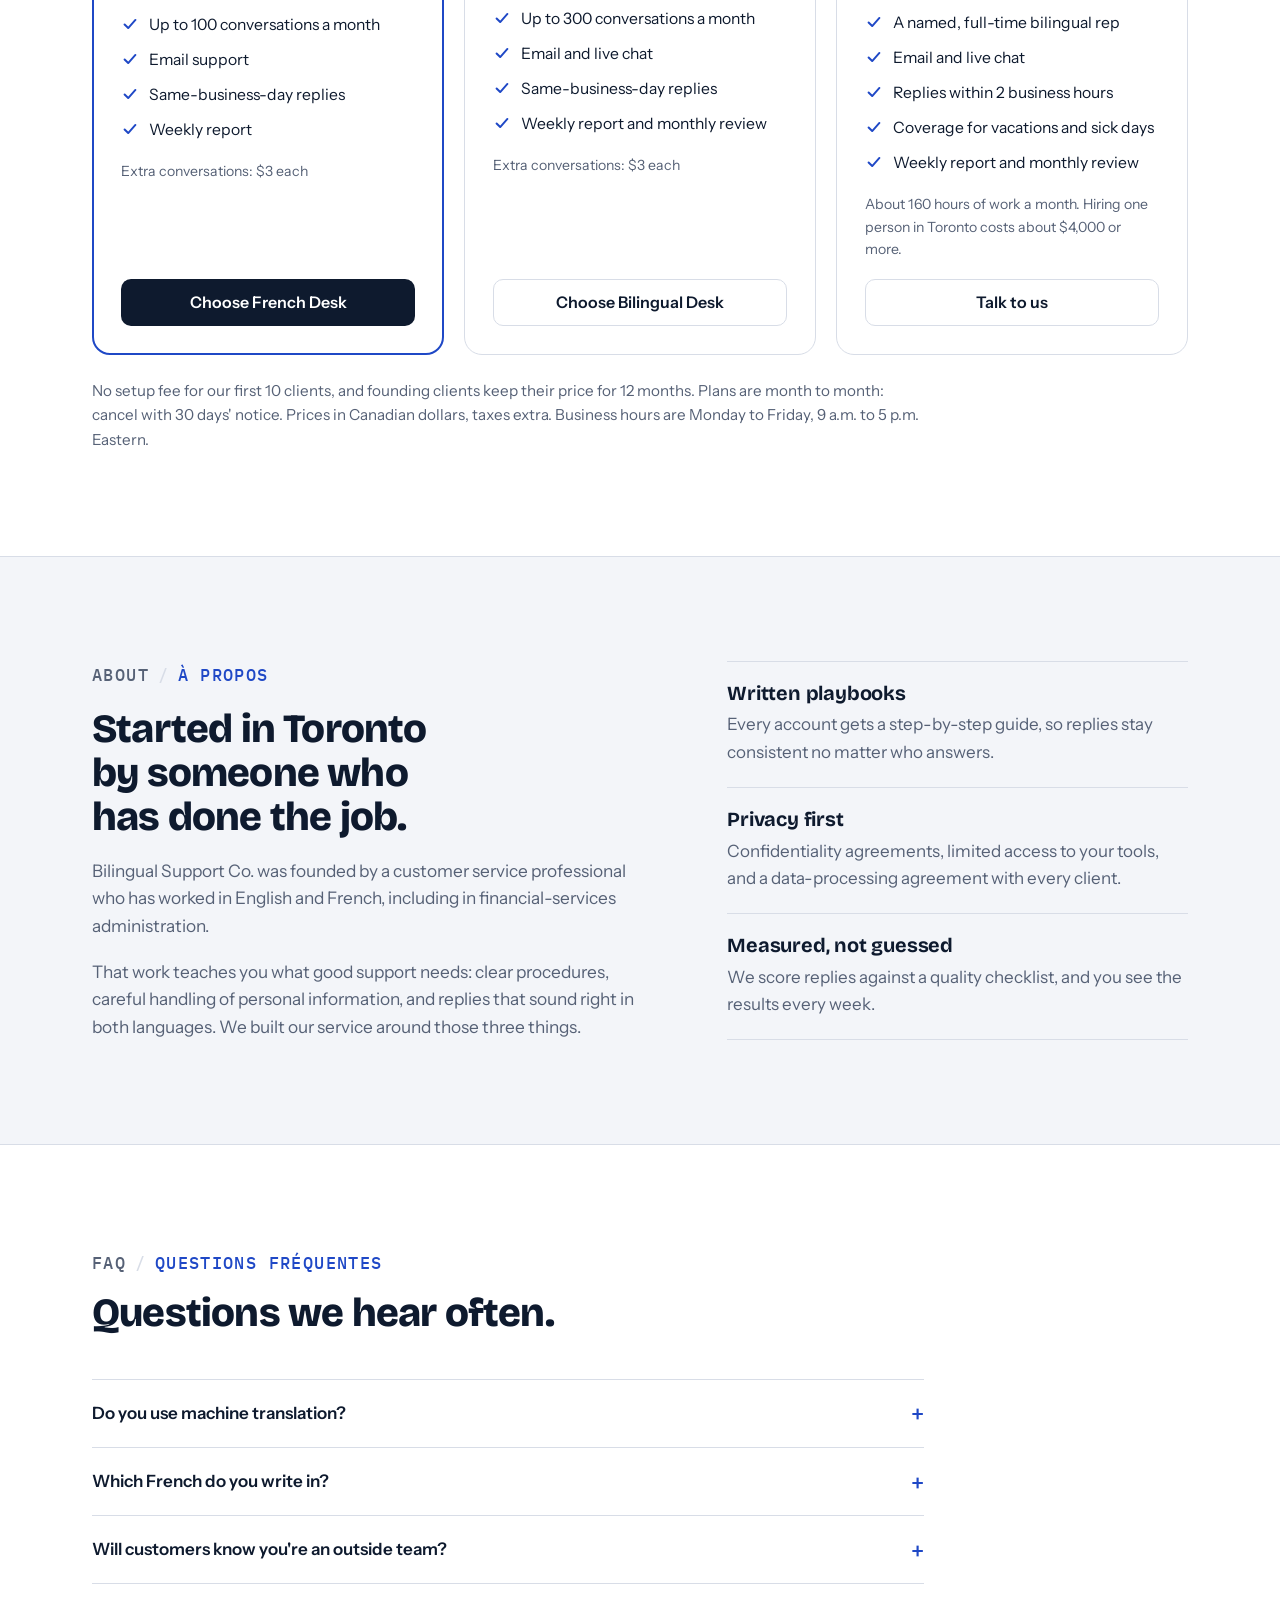
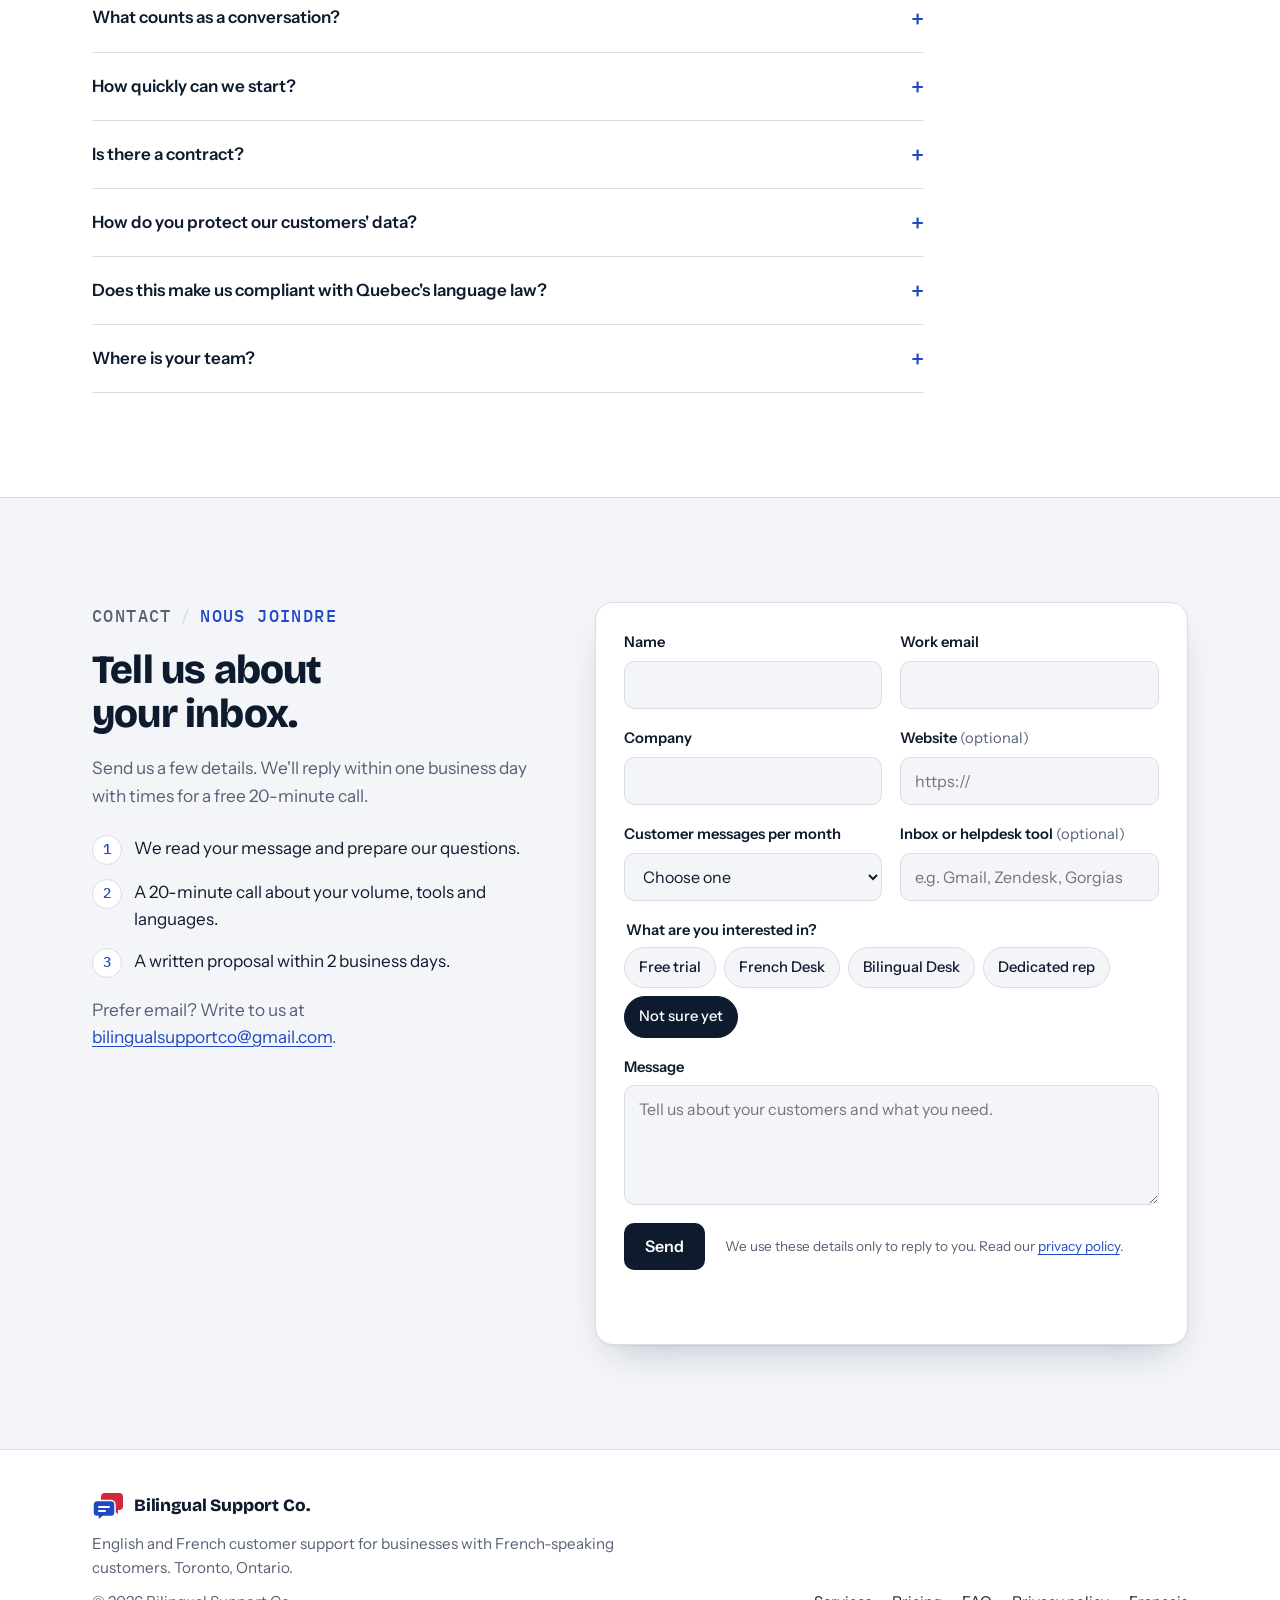
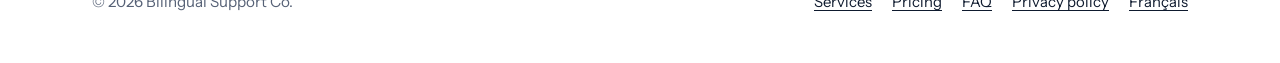
==== commit 54a8b7a4: "Lower French Desk to $250 a month Updated on both pages, the outreach email, the Instagram post and " ====
--- a/index.html
+++ b/index.html
@@ -49,7 +49,7 @@
         <p class="label"><span>Bilingual customer support</span><span class="alt" lang="fr-CA">Service à la clientèle bilingue</span></p>
         <h1>Your customer inbox, answered in English and French.</h1>
         <p class="echo" lang="fr-CA">Votre service à la clientèle, en français et en anglais.</p>
-        <p class="lede">We reply to your customers' emails and chats in English and French, from inside your own tools and under your brand name. Already have an English team? We'll handle just your French messages, from $399 a month.</p>
+        <p class="lede">We reply to your customers' emails and chats in English and French, from inside your own tools and under your brand name. Already have an English team? We'll handle just your French messages, from $250 a month.</p>
         <div class="cta-row">
           <a class="btn btn-primary" href="#contact" data-pick="trial">Start a free 2-week trial</a>
           <a class="btn btn-secondary" href="#pricing">See pricing</a>
@@ -220,7 +220,7 @@
             <tr><td></td><th scope="col">Hiring in-house</th><th scope="col" class="us">Bilingual Support Co.</th></tr>
           </thead>
           <tbody>
-            <tr><th scope="row">Monthly cost</th><td>About $4,000 or more for one full-time person, plus recruiting</td><td class="us">$399 for your French messages, or $2,500 for a full-time rep</td></tr>
+            <tr><th scope="row">Monthly cost</th><td>About $4,000 or more for one full-time person, plus recruiting</td><td class="us">$250 for your French messages, or $2,500 for a full-time rep</td></tr>
             <tr><th scope="row">Time to first reply</th><td>Weeks of recruiting, then training</td><td class="us">About one week of onboarding</td></tr>
             <tr><th scope="row">Recruiting and training</th><td>Your job</td><td class="us">Our job</td></tr>
             <tr><th scope="row">Vacations and sick days</th><td>French support stops</td><td class="us">We arrange coverage</td></tr>
@@ -254,7 +254,7 @@
         <article class="plan plan-featured">
           <div class="plan-name"><h3>French Desk</h3><span class="plan-tag">Start here</span></div>
           <p class="plan-fit">For companies with an English team and no one for French.</p>
-          <div class="price"><span class="amount">$399</span><span class="unit">/ month</span></div>
+          <div class="price"><span class="amount">$250</span><span class="unit">/ month</span></div>
           <ul>
             <li><svg viewBox="0 0 20 20" fill="none" stroke="currentColor" stroke-width="2.2" aria-hidden="true"><path d="M4 10.5l4 4 8-9" stroke-linecap="round" stroke-linejoin="round"/></svg><span>We answer all your French messages</span></li>
             <li><svg viewBox="0 0 20 20" fill="none" stroke="currentColor" stroke-width="2.2" aria-hidden="true"><path d="M4 10.5l4 4 8-9" stroke-linecap="round" stroke-linejoin="round"/></svg><span>Up to 100 conversations a month</span></li>
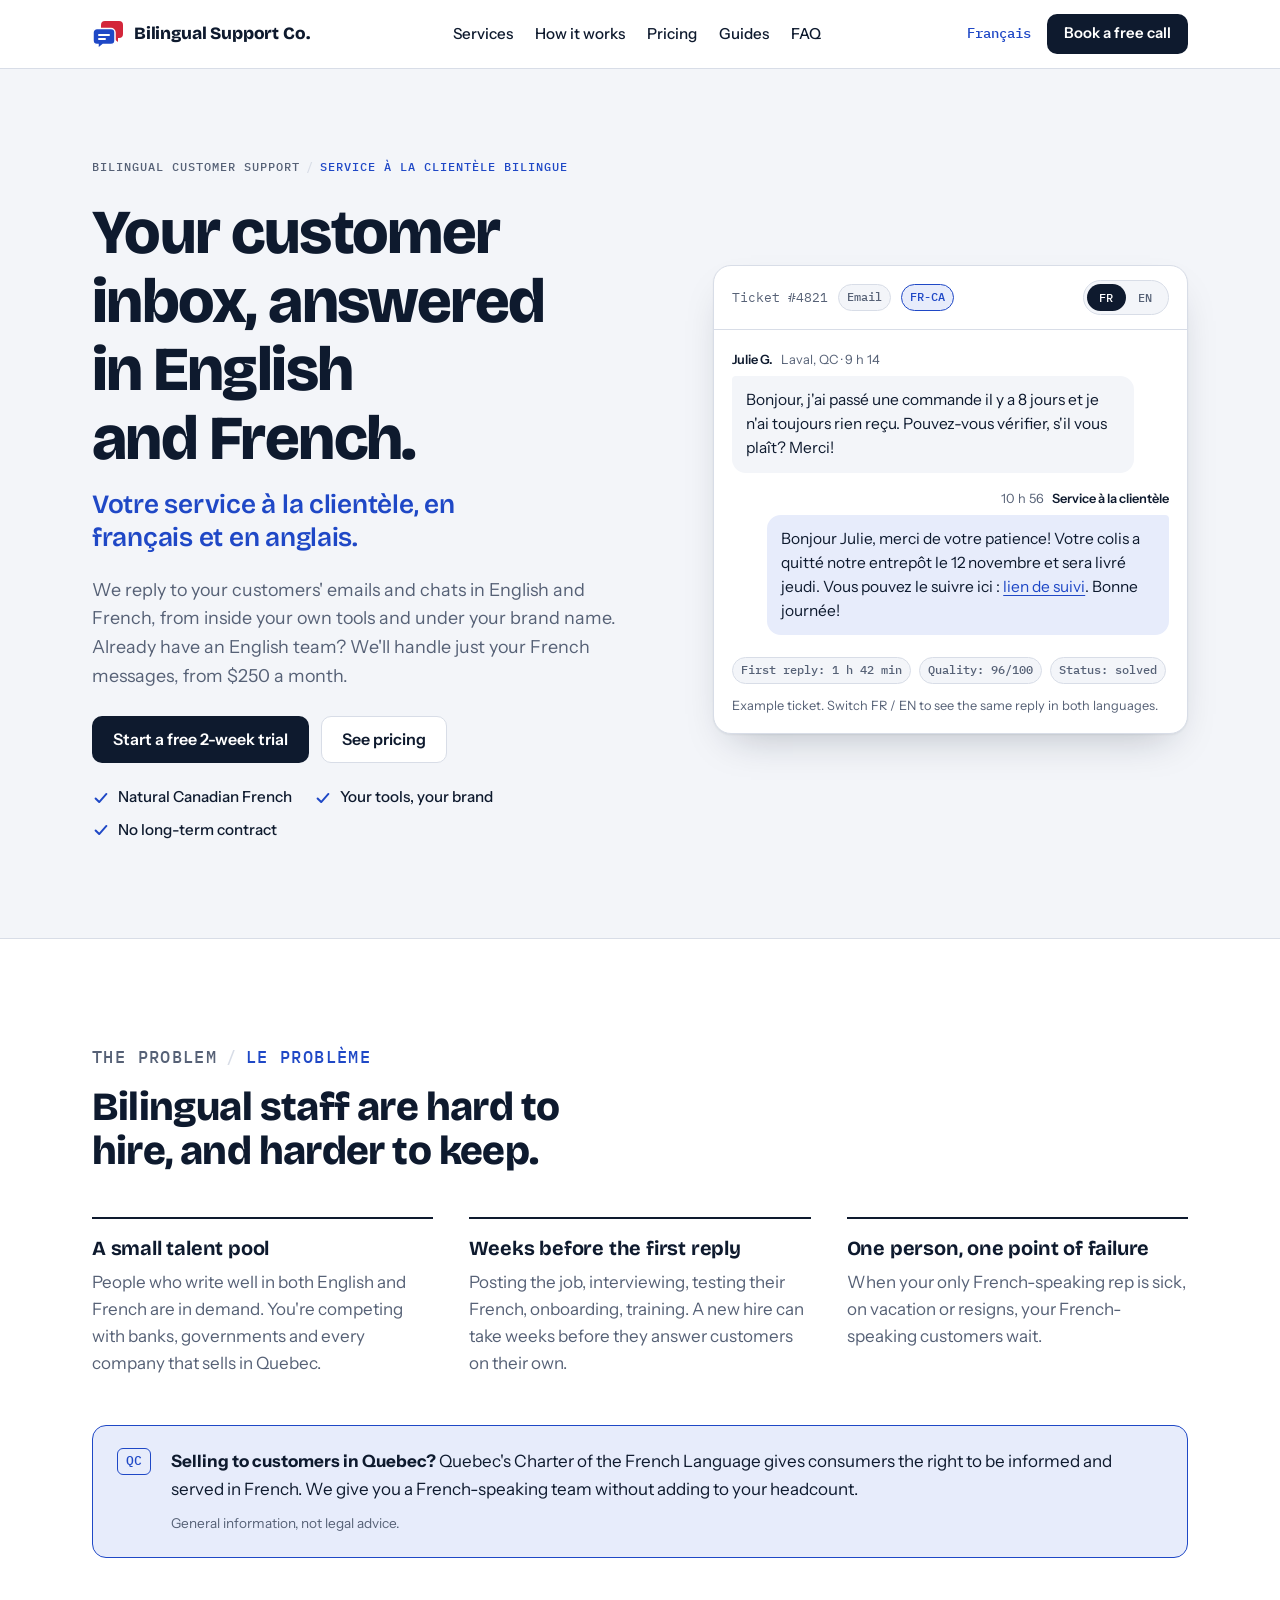
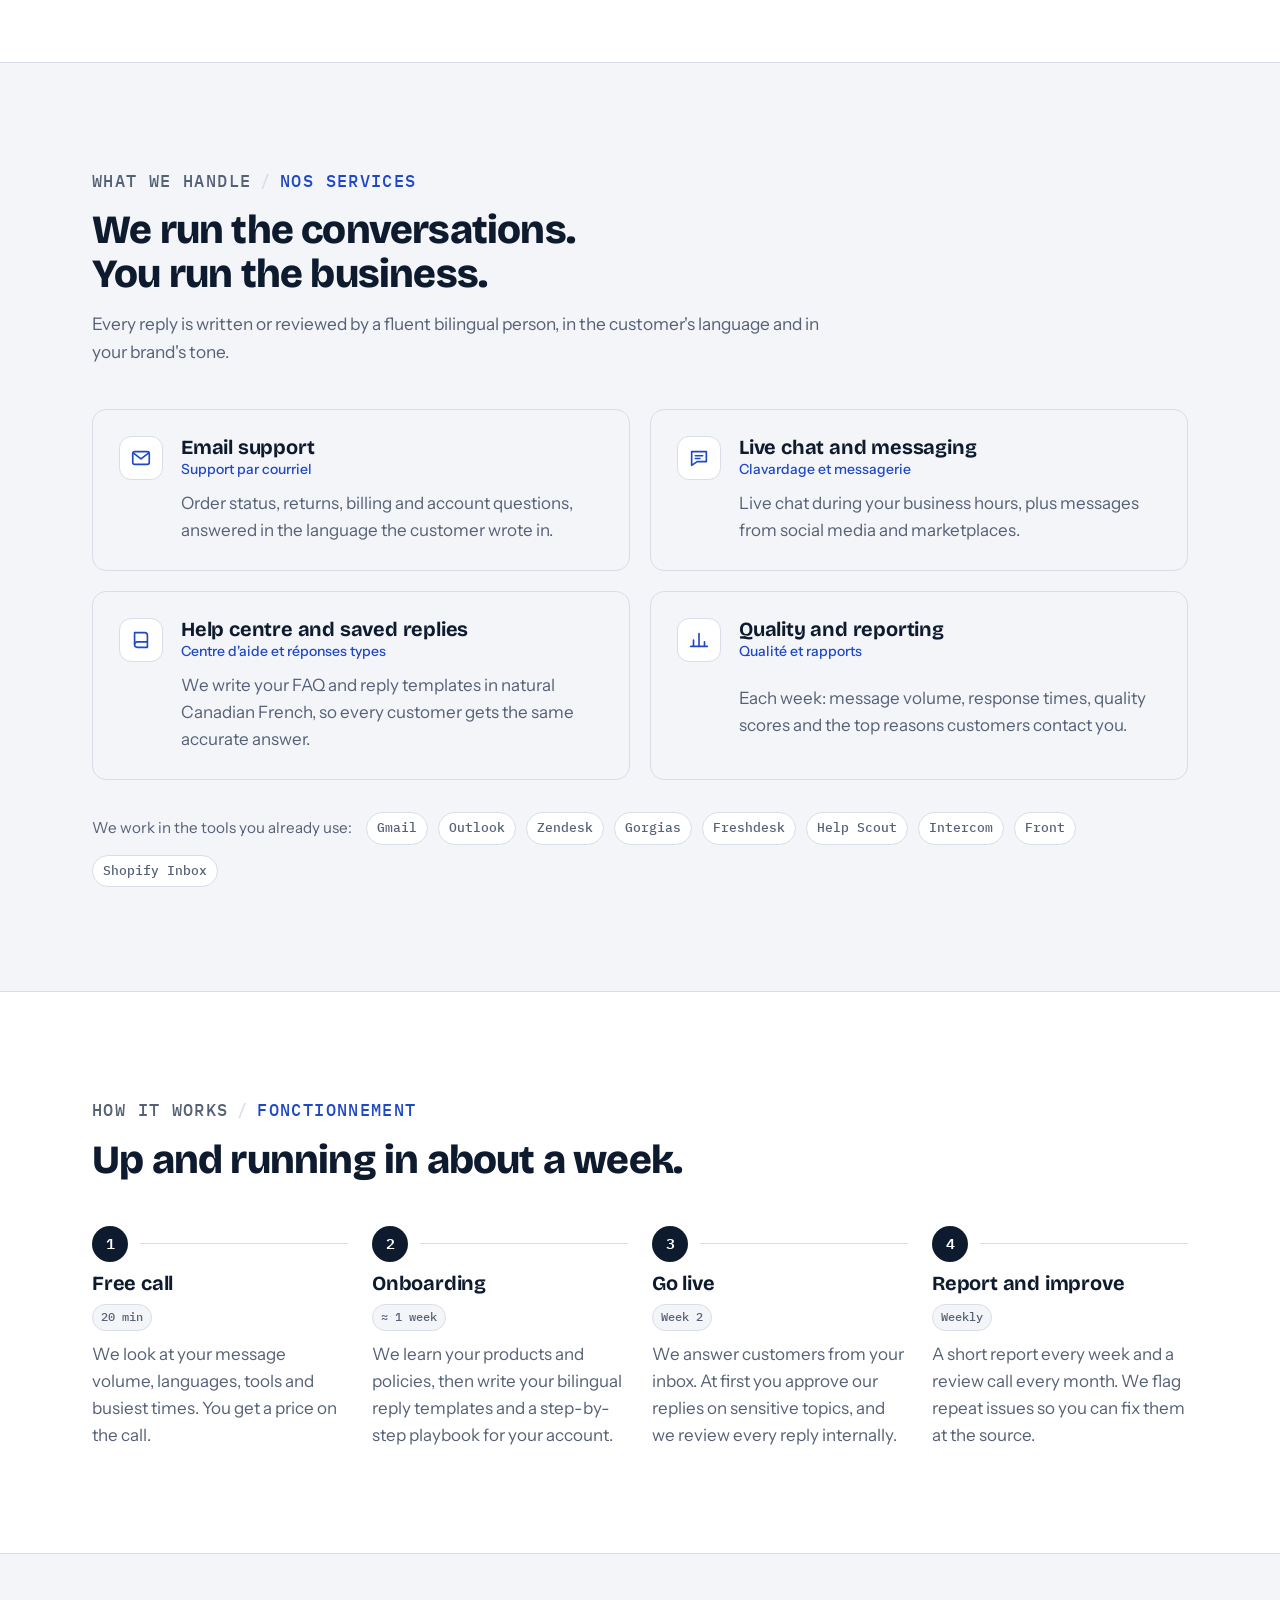
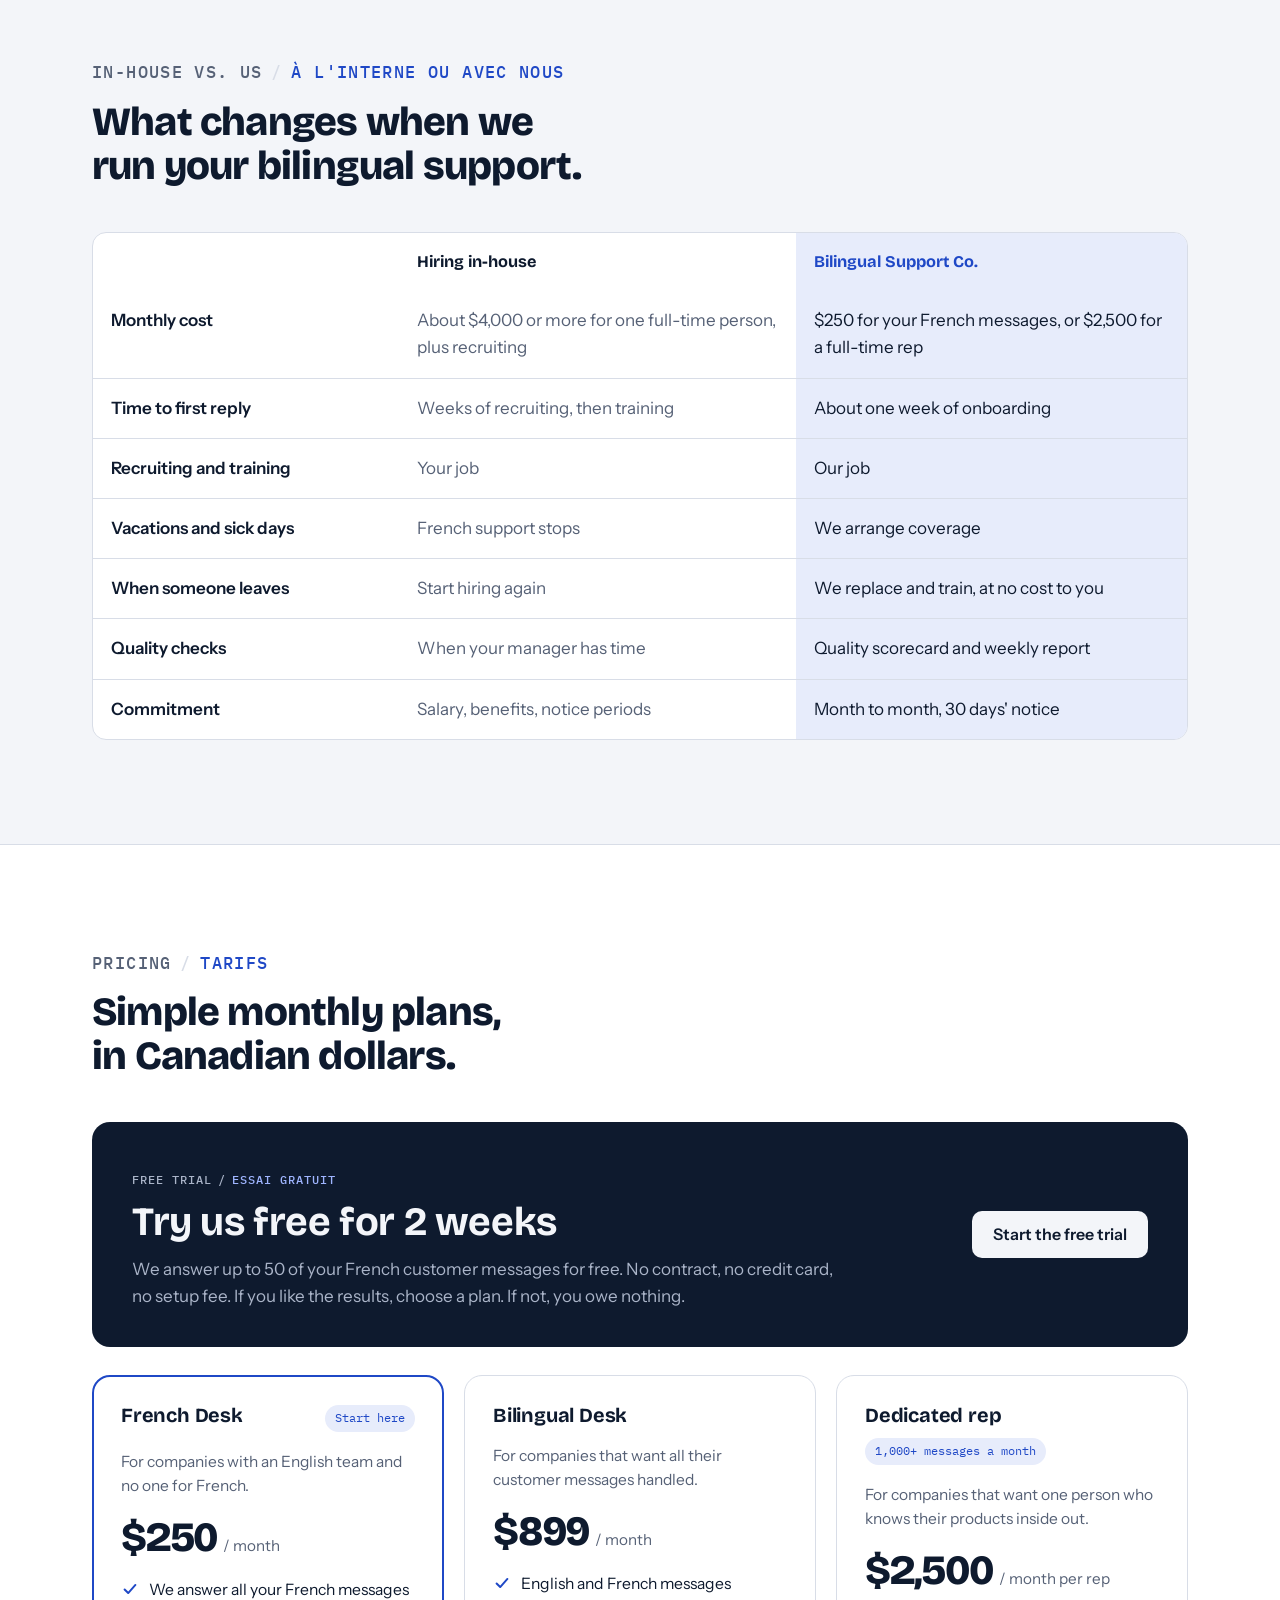
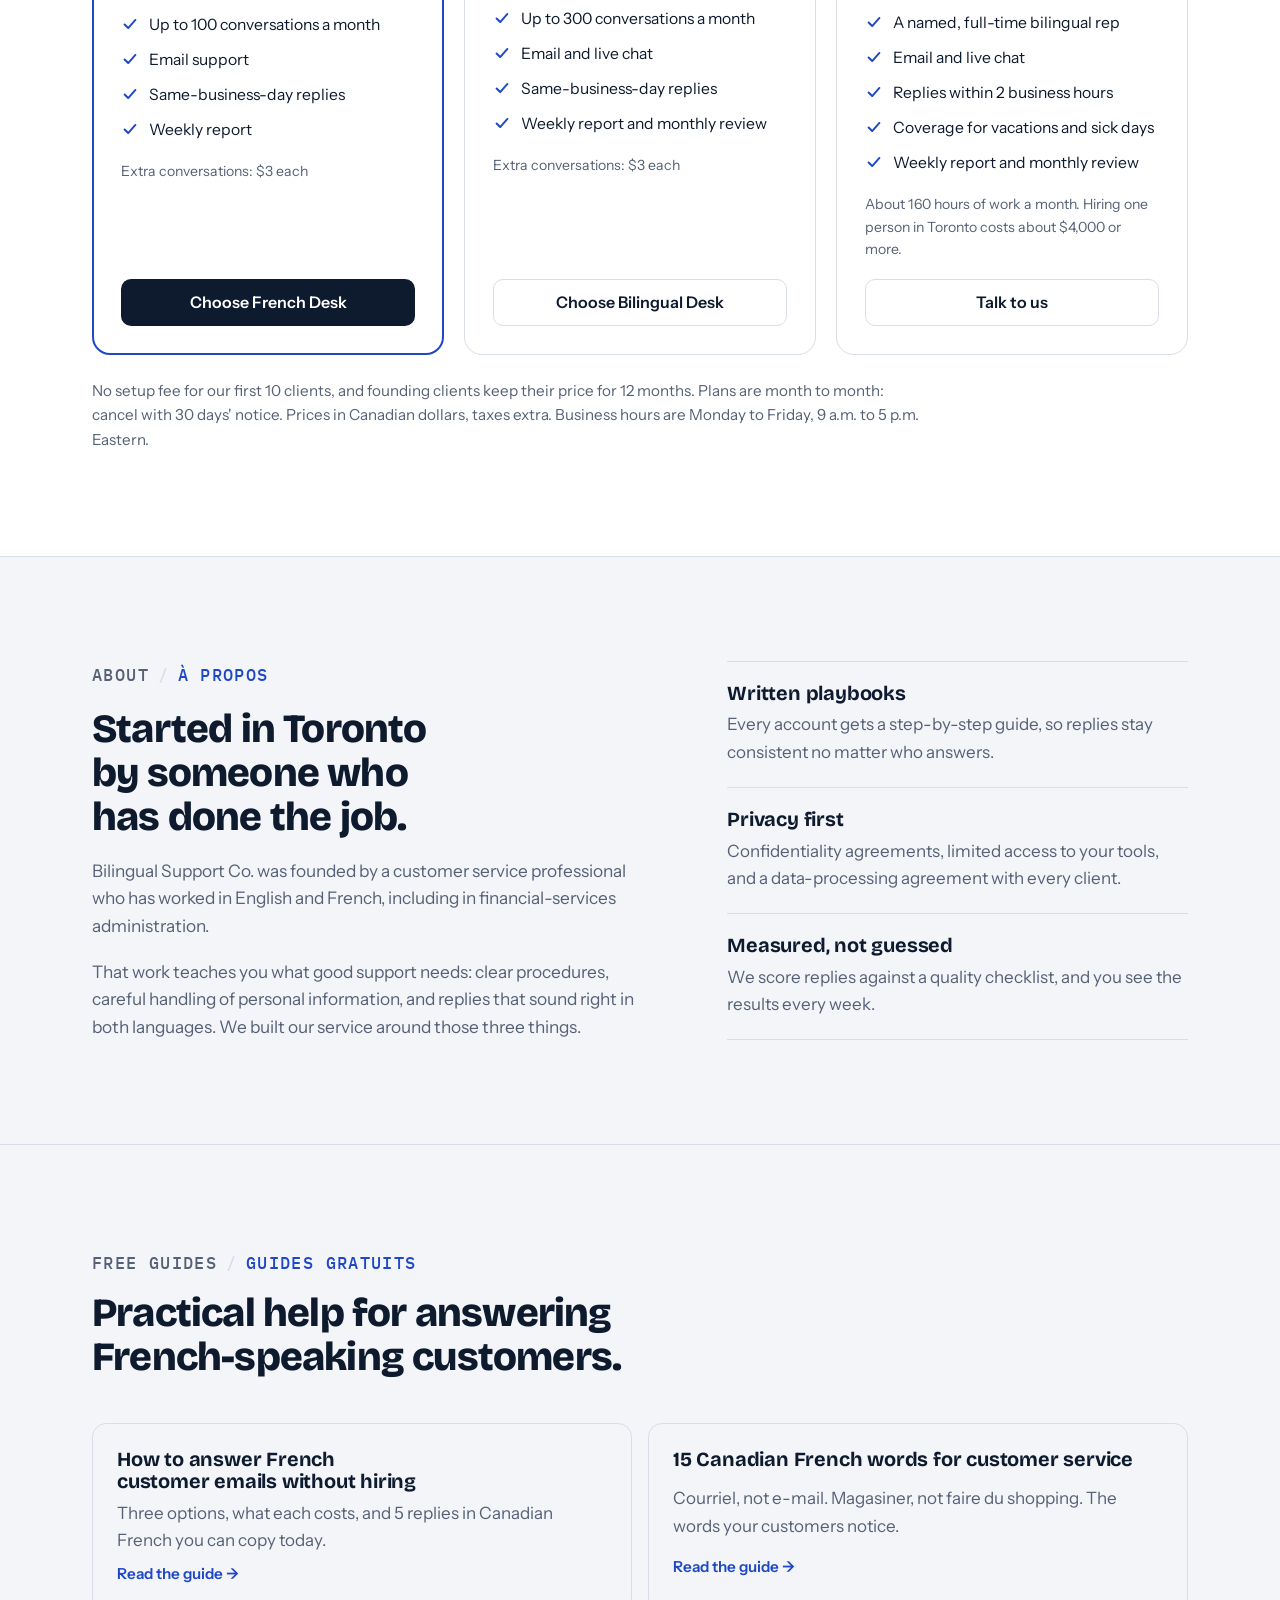
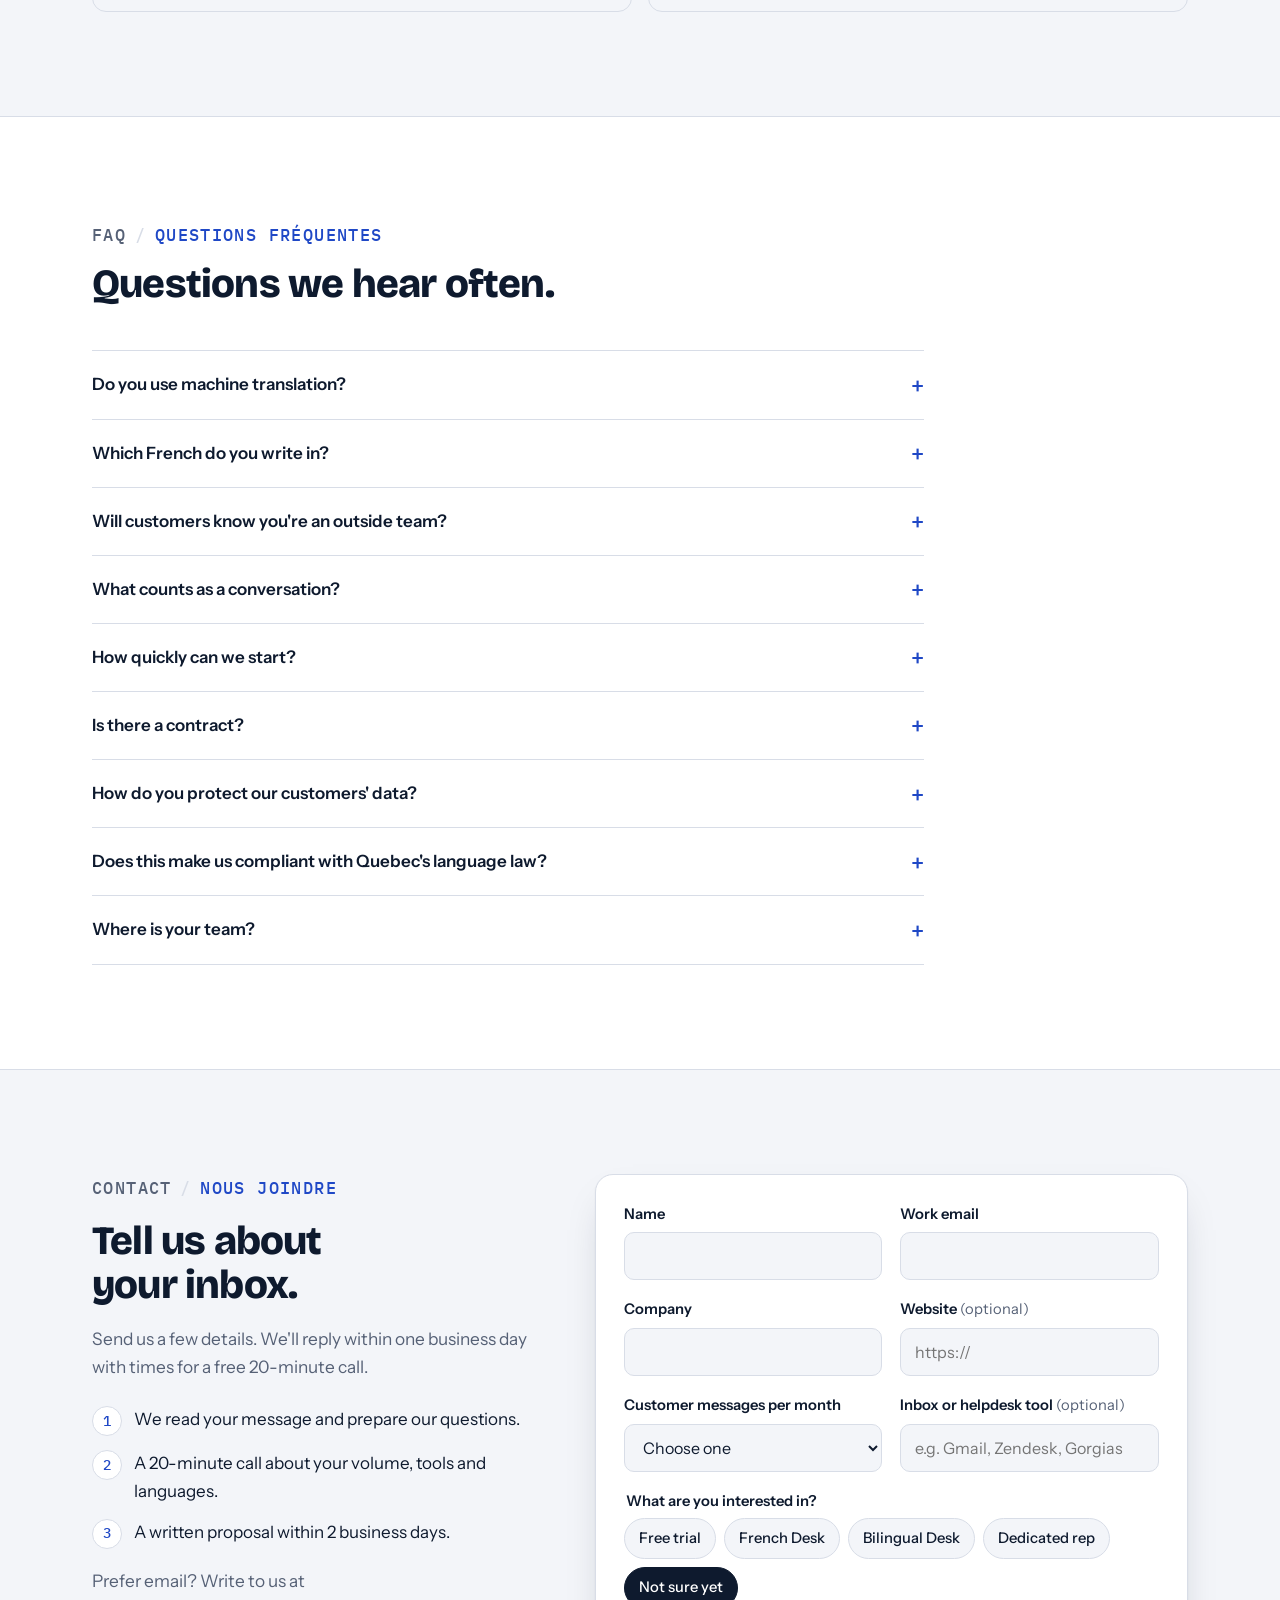
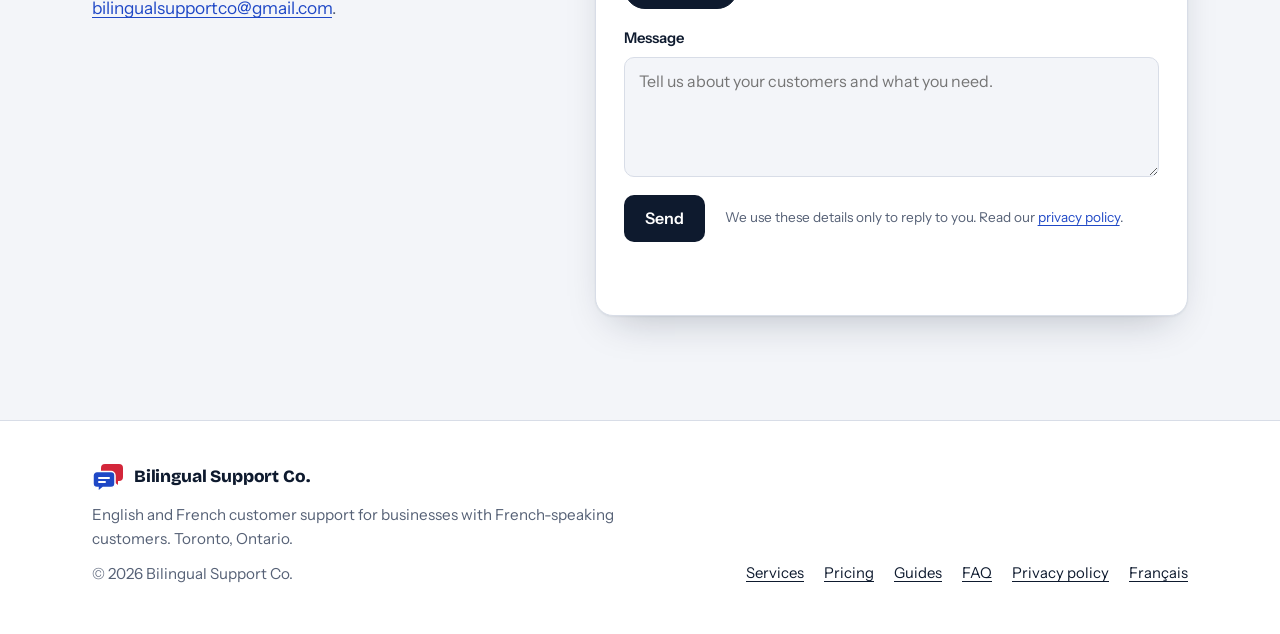
==== commit 2fcfa202: "Add two free guides, sitemap and search tags Guides: answering French customer emails without hiring" ====
--- a/index.html
+++ b/index.html
@@ -12,6 +12,9 @@
 <meta property="og:locale" content="en_CA">
 <meta property="og:locale:alternate" content="fr_CA">
 <meta name="theme-color" content="#0e1a2e">
+<link rel="canonical" href="https://salmaikhou0-source.github.io/Html-atlasflow/">
+<link rel="alternate" hreflang="en-CA" href="https://salmaikhou0-source.github.io/Html-atlasflow/">
+<link rel="alternate" hreflang="fr-CA" href="https://salmaikhou0-source.github.io/Html-atlasflow/fr/index.html">
 <link rel="icon" href="assets/favicon.svg" type="image/svg+xml">
 <link rel="preconnect" href="https://fonts.googleapis.com">
 <link rel="preconnect" href="https://fonts.gstatic.com" crossorigin>
@@ -31,6 +34,7 @@
       <a href="#services">Services</a>
       <a href="#how">How it works</a>
       <a href="#pricing">Pricing</a>
+      <a href="#guides">Guides</a>
       <a href="#faq">FAQ</a>
     </nav>
     <div class="header-actions">
@@ -328,6 +332,28 @@
     </div>
   </section>
 
+  <!-- Guides -->
+  <section class="section" id="guides">
+    <div class="wrap">
+      <div class="section-head">
+        <p class="label"><span>Free guides</span><span class="alt" lang="fr-CA">Guides gratuits</span></p>
+        <h2>Practical help for answering French-speaking customers.</h2>
+      </div>
+      <div class="guides-list">
+        <a class="guide-card" href="guides/answer-french-customer-emails.html">
+          <h3>How to answer French customer emails without hiring</h3>
+          <p>Three options, what each costs, and 5 replies in Canadian French you can copy today.</p>
+          <span class="more">Read the guide →</span>
+        </a>
+        <a class="guide-card" href="guides/canadian-french-customer-service-words.html">
+          <h3>15 Canadian French words for customer service</h3>
+          <p>Courriel, not e-mail. Magasiner, not faire du shopping. The words your customers notice.</p>
+          <span class="more">Read the guide →</span>
+        </a>
+      </div>
+    </div>
+  </section>
+
   <!-- FAQ -->
   <section class="section section-alt" id="faq">
     <div class="wrap">
@@ -466,6 +492,7 @@
     <nav class="foot-links" aria-label="Footer">
       <a href="#services">Services</a>
       <a href="#pricing">Pricing</a>
+      <a href="#guides">Guides</a>
       <a href="#faq">FAQ</a>
       <a href="privacy.html">Privacy policy</a>
       <a href="fr/index.html" hreflang="fr-CA" lang="fr-CA">Français</a>
--- a/assets/styles.css
+++ b/assets/styles.css
@@ -653,3 +653,50 @@
 .legal p, .legal li { color: var(--muted); }
 .legal p + p { margin-top: 12px; }
 .legal ul { padding-left: 1.2em; display: grid; gap: 6px; margin: 10px 0 0; }
+
+/* Guides */
+.guide .wrap { max-width: 860px; }
+.guide h1 { font-size: var(--step-3); }
+.guide strong { color: var(--ink); }
+.guide .table-scroll { margin-top: 24px; }
+.guide .compare { min-width: 520px; }
+.template {
+  margin-top: 18px;
+  border: 1px solid var(--line);
+  border-radius: var(--radius);
+  background: var(--surface);
+  overflow: hidden;
+}
+.template p { margin: 0; }
+.template .template-name {
+  font-family: var(--font-mono);
+  font-size: 0.82rem;
+  letter-spacing: 0.04em;
+  color: var(--blue);
+  padding: 12px 18px;
+  border-bottom: 1px solid var(--line);
+  background: var(--paper);
+}
+.template .template-fr { color: var(--ink); padding: 16px 18px; line-height: 1.6; }
+.template .template-en { font-size: 0.92rem; padding: 0 18px 16px; }
+.guide-cta {
+  margin-top: 48px;
+  padding: 28px;
+  border-radius: 18px;
+  background: var(--band);
+  color: var(--band-fg);
+  display: grid;
+  gap: 12px;
+  justify-items: start;
+}
+.guide-cta h2 { margin: 0; color: var(--band-fg); }
+.legal .guide-cta p { color: var(--band-muted); margin: 0; }
+.guide-cta .btn { background: var(--band-fg); color: var(--band); }
+.guide-cta .btn:hover { background: var(--band-accent); }
+.guides-list { display: grid; gap: 16px; }
+@media (min-width: 760px) { .guides-list { grid-template-columns: repeat(2, minmax(0, 1fr)); } }
+.guide-card { display: grid; gap: 8px; padding: 24px; border: 1px solid var(--line); border-radius: var(--radius); background: var(--paper); color: var(--ink); text-decoration: none; }
+.guide-card:hover { border-color: var(--blue); }
+.guide-card p { color: var(--muted); }
+.guide-card .more { color: var(--blue); font-weight: 600; font-size: 0.95rem; }
+.site-header .header-actions { margin-left: auto; }
